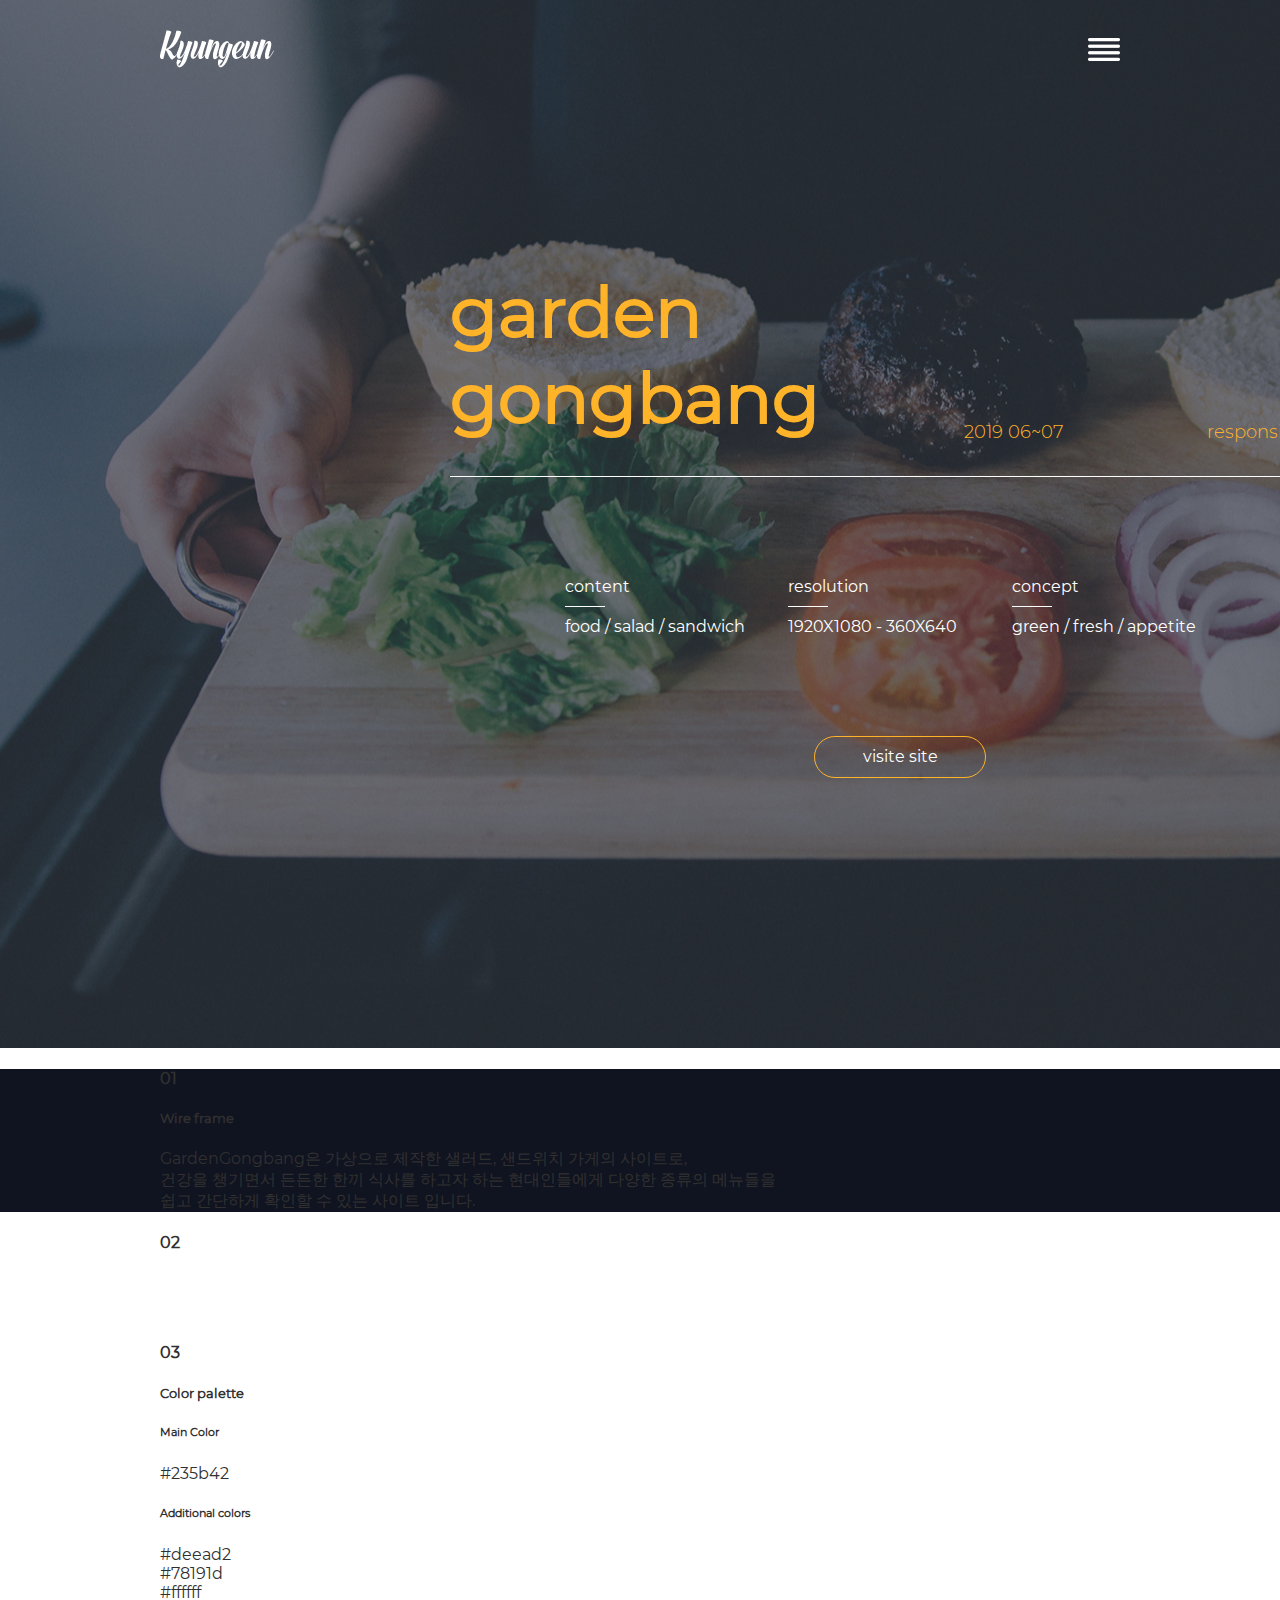
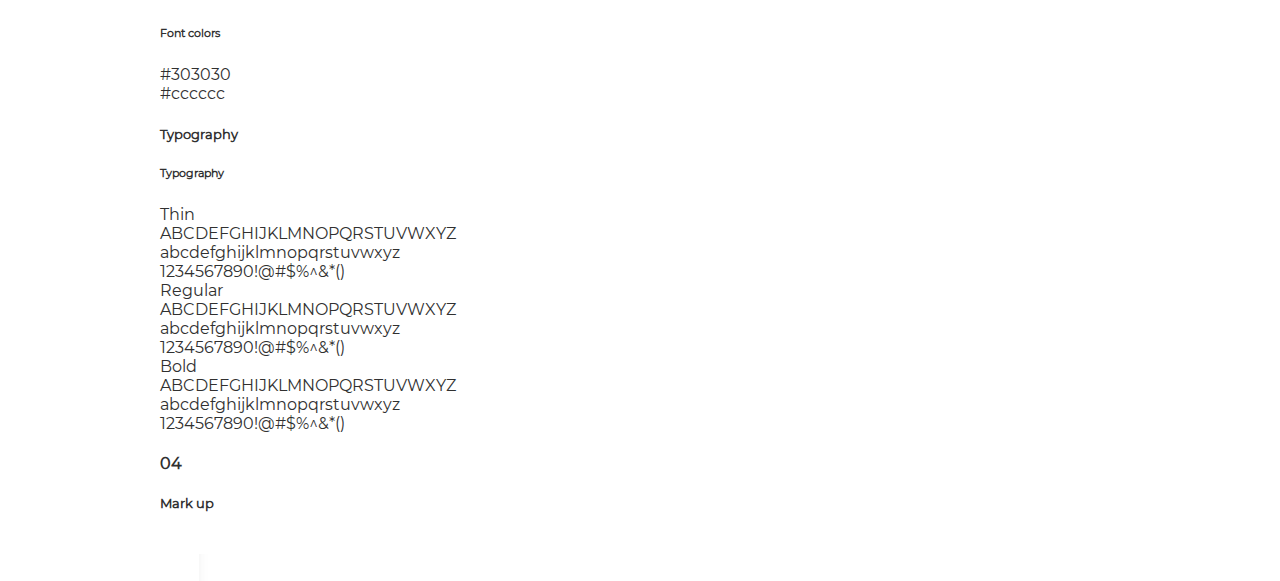
==== sub1.html @ 8699c9ec "Add files via upload" ====
<!DOCTYPE html>
<html lang="ko">
<head>
    <meta charset="utf-8">
    <title> project || Kyungeun </title>
    <link rel="stylesheet" href="css/common.css">
    <link rel="stylesheet" href="css/sub1.css">
    <!--[if lt IE 9]>
        <script type="text/javascript" src="js/html5shiv.min.js"></script>
    <![endif]-->
    <script src="js/jquery-1.12.4.min.js"></script>
    <script src="js/main.js"></script>
</head>
<body>
    <header id="header">
        <div class="area">
            <h1 id="logo">
                <a href="#main"><img src="images/common/logo.png" alt="지경은 포트폴리오" width="114" height="38"></a>
            </h1>
            <button id="menuBtn">
                <img src="images/common/menu_btn.png" alt="메뉴열기" width="32" height="23">
            </button>
            <button id="MBtn">
                <img src="images/common/Mmenu_btn.png" alt="메뉴열기" width="42" height="30">
            </button>
            <nav id="gnb">
                <ul>
                    <li class="on"><a href="">HOME</a></li>
                    <li><a href="">POJECT</a></li>
                    <li><a href="">ABOUT ME</a></li>
                </ul>
                <button id="closeBtn">
                    <img src="images/common/close.png" alt="메뉴닫기" width="28" height="28">
                </button>
                <button id="McloseBtn">
                    <img src="images/common/closeM.png" alt="메뉴닫기" width="35" height="35">
                </button>
            </nav>
        </div>
    </header>
    <div class="wrap">
        <section id="content">
            <article id="cnt1"><!-- bg깔기 -->
                <div class="area">
                    <div class="txt">
                        <h3>garden<br>
                                gongbang</h3>
                        <span class="subTit">responsive-web</span>
                        <span class="date">2019 06~07</span>
                    </div>
                    <div class="box">
                        <ul>
                            <li class="size">content</li>
                            <li>food / salad / sandwich</li>
                        </ul>
                        <ul>
                            <li class="size">resolution</li>
                            <li>1920X1080 - 360X640</li>
                        </ul>
                        <ul>
                            <li class="size">concept</li>
                            <li>green / fresh / appetite</li>
                        </ul>
                    </div>
                    <a class="siteLink">visite site</a>
                </div>
            </article>
            <article id="cnt2">
                <div class="area">
                    <h4 class="num">01</h4>
                    <h5 class="cntTit">Wire frame</h5>
                    <p>GardenGongbang은 가상으로 제작한 샐러드, 샌드위치 가게의 사이트로,<br>
                        건강을 챙기면서 든든한 한끼 식사를 하고자 하는 현대인들에게 다양한 종류의 메뉴들을<br>
                        쉽고 간단하게 확인할 수 있는 사이트 입니다.
                    </p>
                </div>
            </article>
            <article id="cnt3">
                <div class="area">
                    <h4 class="num">02</h4>
                    <button type="button"><img src="images/sub1/play.png" alt="동영상 재생" width="48" height="47"></button>
                </div>
            </article>
            <article id="cnt4">
                <div class="area">
                    <h4 class="num">03</h4>
                    <h5 class="cntTit">Color palette</h5>
                    <div class="color1">
                        <h6 class="mainT">Main Color</h6>
                        <ul class="mainColor">
                            <li></li>
                            <li>#235b42</li>
                        </ul>
                    </div>
                    <div class="color2">
                            <h6 class="mainT">Additional colors</h6>
                            <ul class="subColor">
                                <li class="list1">
                                    <span class="color"></span>
                                    <span class="name">#deead2</span>
                                </li>
                                <li class="list2">
                                    <span class="color"></span>
                                    <span class="name">#78191d</span>
                                </li>
                                <li class="list3">
                                    <span class="color"></span>
                                    <span class="name">#ffffff</span>
                                </li>
                            <h6 class="mainT">Font colors</h6>
                                <ul class="font">
                                    <li class="list1">
                                        <span class="color"></span>
                                        <span class="name">#303030</span>
                                    </li>
                                    <li class="list2">
                                        <span class="color"></span>
                                        <span class="name">#cccccc</span>
                                    </li>
                                </ul>
                            </ul>
                    </div>
                    <h5 class="cntTit">Typography</h5>
                    <h6>Typography</h6>
                    <ul>
                        <li class="font1">
                            <span>Thin</span>
                            <p>ABCDEFGHIJKLMNOPQRSTUVWXYZ<br>
                                    abcdefghijklmnopqrstuvwxyz<br>
                                    1234567890!@#$%^&*()</p>
                        </li>
                        <li class="font2">
                            <span>Regular</span>
                            <p>ABCDEFGHIJKLMNOPQRSTUVWXYZ<br>
                                abcdefghijklmnopqrstuvwxyz<br>
                                1234567890!@#$%^&*()</p>
                        </li>
                        <li class="font3">
                            <span>Bold</span>
                            <p>ABCDEFGHIJKLMNOPQRSTUVWXYZ<br>
                                abcdefghijklmnopqrstuvwxyz<br>
                                1234567890!@#$%^&*()</p>
                        </li>
                    </ul>
                </div>
            </article>
            <article id="cnt5">
                <div class="area">
                    <h4 class="num">04</h4>
                    <h5 class="cntTit">Mark up</h5>
                    <div id="slider">
                        <ul class="visual">
                            <li>
                                <img src="" alt="">
                                <p></p>
                            </li>
                        </ul>
                        <div class="control">
                            <button class="prev" type="button">
                                <img src="images/sub1/prev.png" alt="이전 슬라이더">
                            </button>
                            <button class="next" type="button">
                                <img src="images/sub1/next.png" alt="다음 슬라이더">
                            </button>
                        </div>
                    </div>
                </div>
            </article>
        </section>
    </div>
</body>
</html>
---- css/common.css ----
@charset "UTF-8";
@font-face {
  font-family: monEB;
  src: url("../font/Montserrat-ExtraBold.eot");
  src: local("※"), url("../font/Montserrat-ExtraBold.woff") format("woff"), url("../font/Montserrat-ExtraBold.otf") format("opentype"), url("../font/Montserrat-ExtraBold.ttf") format("truetype"); }
@font-face {
  font-family: monR;
  src: url("../font/Montserrat-Regular.eot");
  src: local("※"), url("../font/Montserrat-Regular.woff") format("woff"), url("../font/Montserrat-Regular.otf") format("opentype"), url("../font/Montserrat-Regular.ttf") format("truetype"); }
@font-face {
  font-family: monM;
  src: url("../font/Montserrat-Medium.eot");
  src: local("※"), url("../font/Montserrat-Medium.woff") format("woff"), url("../font/Montserrat-Medium.otf") format("opentype"), url("../font/Montserrat-Medium.ttf") format("truetype"); }
@font-face {
  font-family: monL;
  src: url("../font/Montserrat-Light.eot");
  src: local("※"), url("../font/Montserrat-Light.woff") format("woff"), url("../font/Montserrat-Light.otf") format("opentype"), url("../font/Montserrat-Light.ttf") format("truetype"); }
@font-face {
  font-family: notoR;
  src: url("../font/NotoSansKR-Regular.eot");
  src: local("※"), url("../font/NotoSansKR-Regular.woff2") format("woff2"), url("../font/NotoSansKR-Regular.woff") format("woff"), url("../font/NotoSansKR-Regular.otf") format("opentype"); }
/* tag reset */
body, ul, div, a, button, h1, h2, h3, p {
  margin: 0;
  padding: 0; }

a:link, a:visited, a:hover, a:active {
  color: inherit;
  text-decoration: none; }

a {
  cursor: pointer; }

img {
  vertical-align: top;
  border: none;
  max-width: 100%;
  height: auto; }

button {
  background: none;
  border: none;
  font-family: inherit;
  cursor: pointer; }

ul {
  list-style: none; }

header, section, div, nav, footer {
  display: block; }

.blind {
  font-size: 0;
  text-indent: -9999px;
  width: 1px;
  height: 1px;
  overflow: hidden;
  position: absolute;
  top: 0;
  left: -9999px;
  line-height: -9999px; }

body {
  font-family: monR;
  color: #303030;
  overflow: hidden; }

/* variable */
/* content */
html, body, #content, .wrap {
  height: 100%; }

.area {
  margin: 0 160px; }

#header {
  width: 100%;
  padding-top: 30px;
  position: fixd;
  position: relative; }
  #header #MBtn {
    display: none; }
  #header #menuBtn {
    position: absolute;
    top: 30px;
    right: 160px;
    margin-top: 8px; }

#menuBtn:after {
  content: "";
  position: absolute;
  top: -8px;
  right: -4px;
  width: 42px;
  height: 42px;
  border-radius: 50%;
  background-color: #101420;
  z-index: -10;
  opacity: 0;
  filter: Alpha(0);
  transition: all 0.3s; }

#menuBtn.on:after {
  opacity: 1;
  filter: Alpha(100);
  transform: scale(1.5); }

#gnb {
  position: absolute;
  top: 0;
  bottom: 0;
  left: 0;
  right: 0;
  height: 1000px;
  background-color: #101420;
  color: #fff;
  font-family: monEB;
  font-size: 90px;
  z-index: 1000;
  display: none; }
  #gnb ul {
    width: 700px;
    margin: 140px auto; }
    #gnb ul li {
      margin-bottom: 100px; }
      #gnb ul li a {
        color: fff;
        transition: all 0.3s; }
      #gnb ul li a:hover, #gnb ul li a:focus {
        color: #ffb329; }
  #gnb #closeBtn {
    position: absolute;
    top: 30px;
    right: 160px; }
  #gnb #McloseBtn {
    display: none; }

#gnb ul li.on a {
  color: #ffb329; }

#gnb ul li a:before {
  content: "";
  display: inline-block;
  width: 90px;
  height: 1px;
  background: #ffb329;
  margin-bottom: 32.5px;
  display: none;
  margin-left: -90px; }

#gnb ul li.on a:before {
  display: inline-block; }

/* footer */
#footer {
  color: #fff;
  font-size: 12px;
  height: 130px;
  width: 100%;
  position: fixed;
  bottom: 0; }
  #footer .area {
    margin-left: 460px;
    margin-right: 460px;
    padding-top: 60px; }
  #footer .footBox {
    float: right; }
  #footer ul {
    margin-left: 93px;
    margin-bottom: 6px;
    height: 20px; }
    #footer ul li {
      float: left; }
    #footer ul a {
      transition: all 0.3s; }
    #footer ul .insta {
      background-image: url("../images/common/insta_bg.png"); }
    #footer ul .facebook {
      margin-left: 26px;
      background-image: url("../images/common/facebook_bg.png"); }
    #footer ul .email {
      margin-left: 23px;
      background-image: url("../images/common/mail_bg.png"); }
  #footer p {
    display: inline-block; }

#footer ul li a:hover, #footer ul li a:focus {
  opacity: 0;
  filter: Alpha(0); }

/* footer */
#Mfooter {
  display: none; }

/*# sourceMappingURL=common.css.map */
---- css/sub1.css ----
#content #cnt1 {
  background: url("../images/main/index3.jpg") no-repeat 0 center;
  margin-top: -70px;
  height: auto;
  color: #fff; }
  #content #cnt1 .area {
    width: 900px;
    padding: 270px 0;
    margin: auto 50%;
    margin-left: 450px; }
    #content #cnt1 .area .txt {
      color: #ffb329;
      border-bottom: 1px solid #fff;
      padding-bottom: 35px; }
      #content #cnt1 .area .txt h3 {
        font-size: 70px; }
      #content #cnt1 .area .txt span {
        display: inline-block;
        font-size: 18px;
        font-family: monL;
        float: right;
        margin-top: -20px; }
      #content #cnt1 .area .txt .subTit {
        margin-left: 16%; }

#content #cnt1 .box:after {
  content: "";
  display: block;
  clear: both; }

#content #cnt1 .box {
  margin: 100px 115px;
  box-sizing: border-bo; }

#content #cnt1 .box ul {
  float: left; }
  #content #cnt1 .box ul li {
    width: calc(670px / 3); }
    #content #cnt1 .box ul li .size {
      font-size: 20px; }

#content #cnt1 .box ul .size:after {
  content: "";
  display: block;
  width: 40px;
  height: 1px;
  background: #fff;
  margin: 10px 0; }

#content #cnt1 .siteLink {
  text-align: center;
  display: block;
  width: 170px;
  height: 40px;
  line-height: 40px;
  border: 1px solid #ffb329;
  border-radius: 50px;
  margin: auto;
  transition: all 0.3s; }

#content #cnt1 .siteLink:hover, #content #cnt1 .siteLink:focus {
  background: #ffb329;
  counter-reset: #fff; }

#content #cnt2 {
  background: #101420;
  height: auto; }

/*# sourceMappingURL=sub1.css.map */
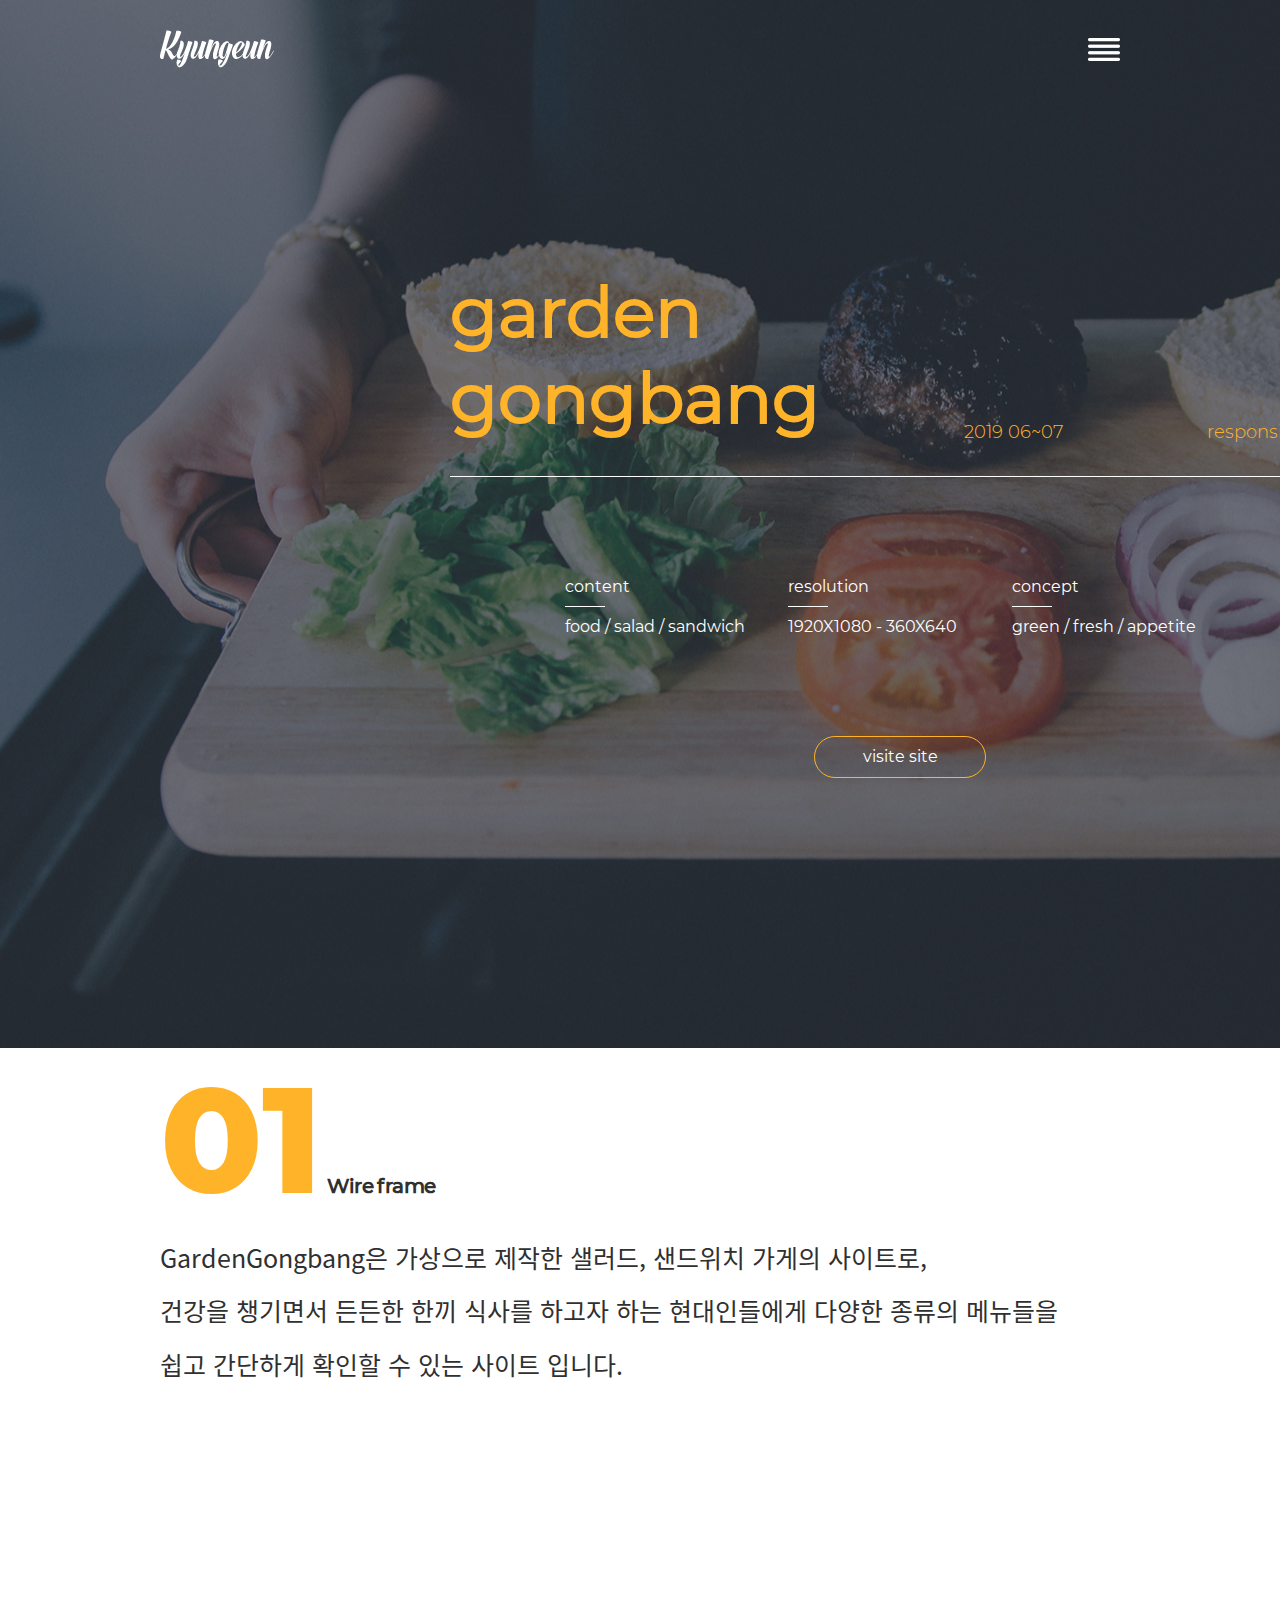
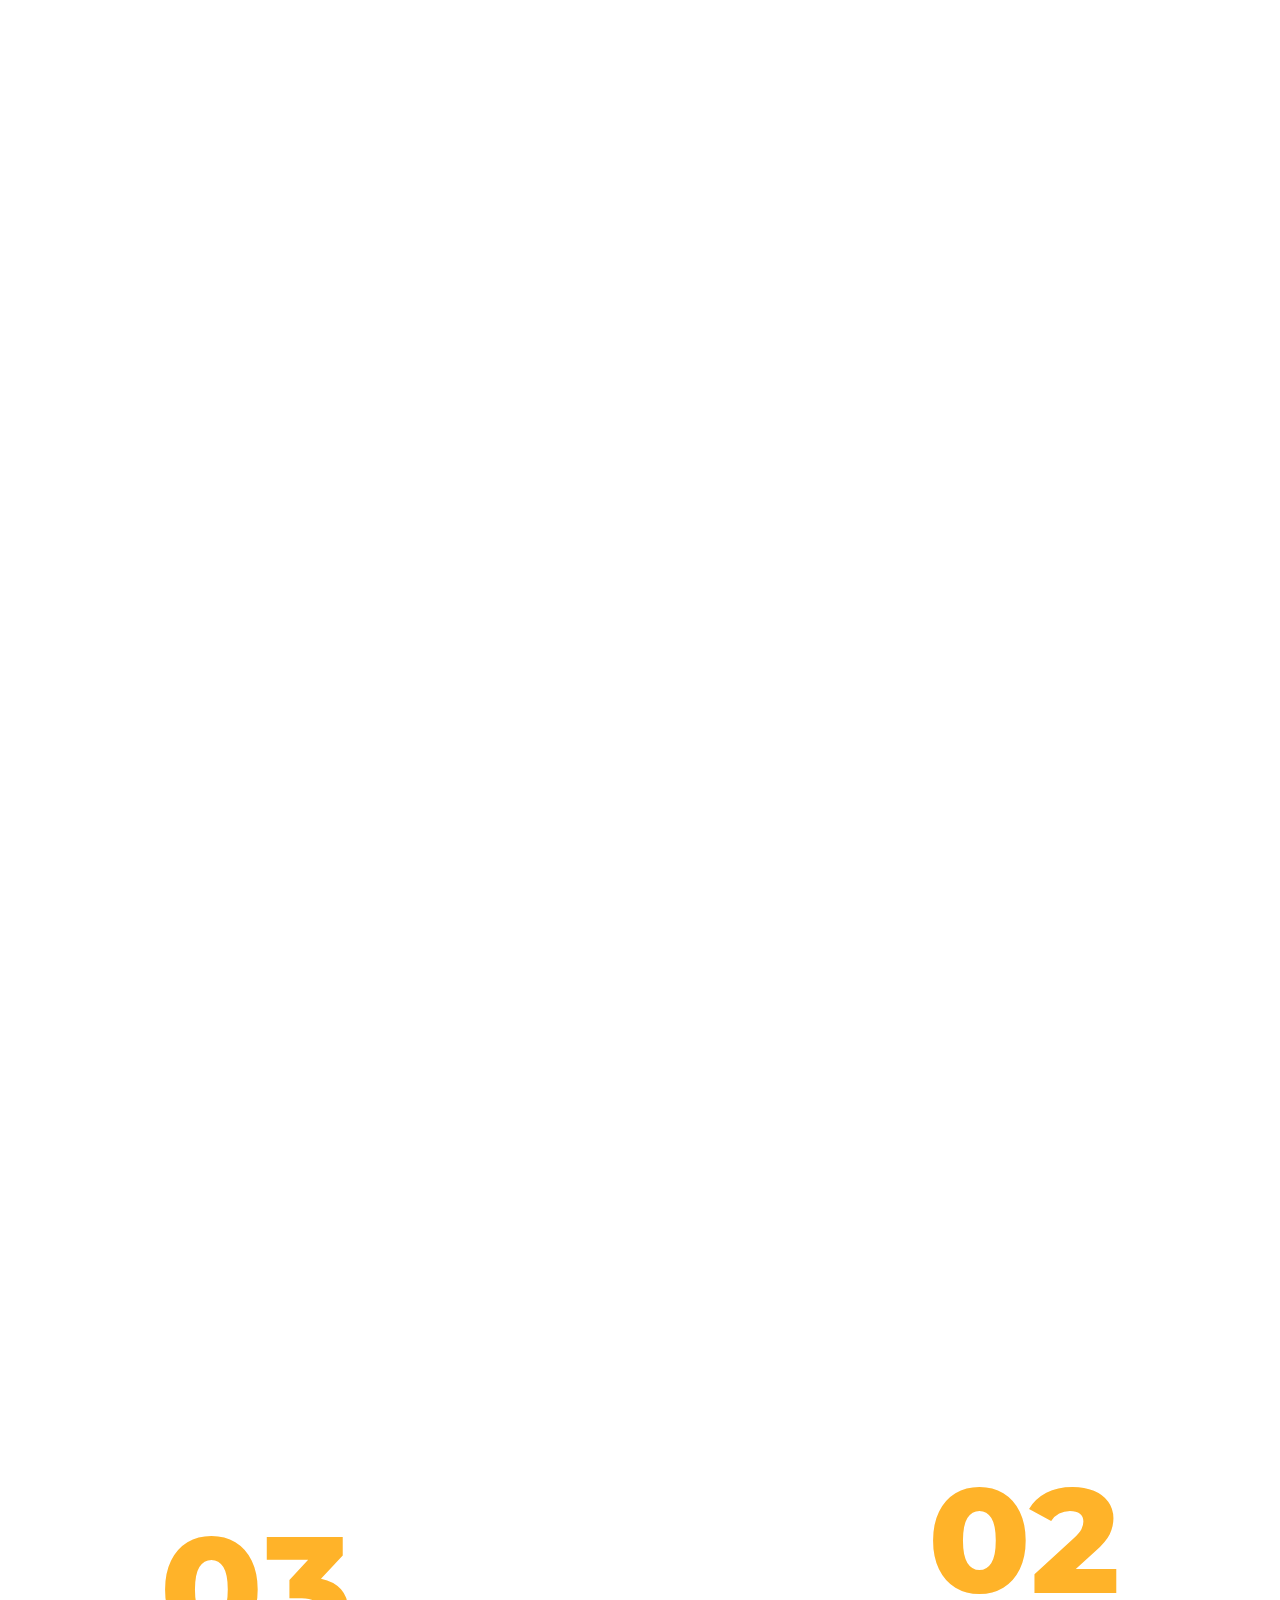
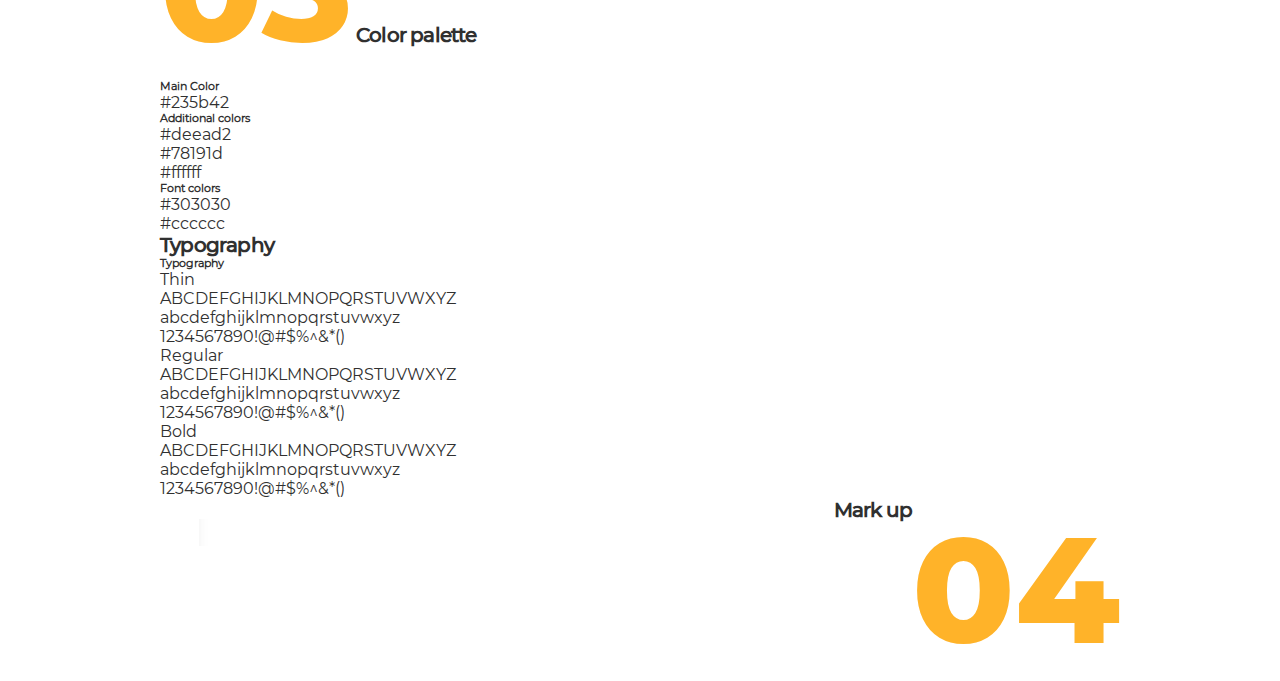
==== commit e903e20f: "Add files via upload" ====
--- a/sub1.html
+++ b/sub1.html
@@ -2,7 +2,8 @@
 <html lang="ko">
 <head>
     <meta charset="utf-8">
-    <title> project || Kyungeun </title>
+    <title> project || kyungeun_chi </title>
+    <meta name="viewport" content="width=device-width, initial-scale=1.0, maximum-scale=1.0, minimum-scale=1.0">
     <link rel="stylesheet" href="css/common.css">
     <link rel="stylesheet" href="css/sub1.css">
     <!--[if lt IE 9]>
@@ -65,7 +66,7 @@
                     <a class="siteLink">visite site</a>
                 </div>
             </article>
-            <article id="cnt2">
+            <article id="cnt2" class="bgfix">
                 <div class="area">
                     <h4 class="num">01</h4>
                     <h5 class="cntTit">Wire frame</h5>
@@ -75,9 +76,10 @@
                     </p>
                 </div>
             </article>
+            <article id="cnt2_1" class="bgfix"></article>
             <article id="cnt3">
                 <div class="area">
-                    <h4 class="num">02</h4>
+                    <h4 class="num right">02</h4>
                     <button type="button"><img src="images/sub1/play.png" alt="동영상 재생" width="48" height="47"></button>
                 </div>
             </article>
@@ -146,8 +148,8 @@
             </article>
             <article id="cnt5">
                 <div class="area">
-                    <h4 class="num">04</h4>
-                    <h5 class="cntTit">Mark up</h5>
+                    <h4 class="num right">04</h4>
+                    <h5 class="cntTit right">Mark up</h5>
                     <div id="slider">
                         <ul class="visual">
                             <li>
--- a/css/common.css
+++ b/css/common.css
@@ -62,8 +62,7 @@
 
 body {
   font-family: monR;
-  color: #303030;
-  overflow: hidden; }
+  color: #303030; }
 
 /* variable */
 /* content */
--- a/css/sub1.css
+++ b/css/sub1.css
@@ -1,3 +1,70 @@
+@charset "UTF-8";
+@font-face {
+  font-family: monEB;
+  src: url("../font/Montserrat-ExtraBold.eot");
+  src: local("※"), url("../font/Montserrat-ExtraBold.woff") format("woff"), url("../font/Montserrat-ExtraBold.otf") format("opentype"), url("../font/Montserrat-ExtraBold.ttf") format("truetype"); }
+@font-face {
+  font-family: monR;
+  src: url("../font/Montserrat-Regular.eot");
+  src: local("※"), url("../font/Montserrat-Regular.woff") format("woff"), url("../font/Montserrat-Regular.otf") format("opentype"), url("../font/Montserrat-Regular.ttf") format("truetype"); }
+@font-face {
+  font-family: monM;
+  src: url("../font/Montserrat-Medium.eot");
+  src: local("※"), url("../font/Montserrat-Medium.woff") format("woff"), url("../font/Montserrat-Medium.otf") format("opentype"), url("../font/Montserrat-Medium.ttf") format("truetype"); }
+@font-face {
+  font-family: monL;
+  src: url("../font/Montserrat-Light.eot");
+  src: local("※"), url("../font/Montserrat-Light.woff") format("woff"), url("../font/Montserrat-Light.otf") format("opentype"), url("../font/Montserrat-Light.ttf") format("truetype"); }
+@font-face {
+  font-family: notoR;
+  src: url("../font/NotoSansKR-Regular.eot");
+  src: local("※"), url("../font/NotoSansKR-Regular.woff2") format("woff2"), url("../font/NotoSansKR-Regular.woff") format("woff"), url("../font/NotoSansKR-Regular.otf") format("opentype"); }
+/* tag reset */
+body, ul, div, a, button, h1, h2, h3, h4, h5, h6, p {
+  margin: 0;
+  padding: 0; }
+
+a:link, a:visited, a:hover, a:active {
+  color: inherit;
+  text-decoration: none; }
+
+a {
+  cursor: pointer; }
+
+img {
+  vertical-align: top;
+  border: none;
+  max-width: 100%;
+  height: auto; }
+
+button {
+  background: none;
+  border: none;
+  font-family: inherit;
+  cursor: pointer; }
+
+ul {
+  list-style: none; }
+
+header, section, div, nav, footer {
+  display: block; }
+
+.blind {
+  font-size: 0;
+  text-indent: -9999px;
+  width: 1px;
+  height: 1px;
+  overflow: hidden;
+  position: absolute;
+  top: 0;
+  left: -9999px;
+  line-height: -9999px; }
+
+body {
+  font-family: monR;
+  color: #303030; }
+
+/* sub1 */
 #content #cnt1 {
   background: url("../images/main/index3.jpg") no-repeat 0 center;
   margin-top: -70px;
@@ -62,8 +129,35 @@
   background: #ffb329;
   counter-reset: #fff; }
 
+#content .area h4, #content .area h5 {
+  display: inline-block; }
+
+#content .area .num {
+  font-family: monEB;
+  font-size: 150px;
+  color: #ffb329; }
+
+#content .area .cntTit {
+  font-family: monM;
+  font-size: 20px;
+  letter-spacing: -0.8px; }
+
+#content .area .num.right, #content .area .cntTit.right {
+  float: right; }
+
+#content .bgfix {
+  background: no-repeat fixed center; }
+
 #content #cnt2 {
-  background: #101420;
-  height: auto; }
+  background-image: url("../images/sub1/1_1.jpg");
+  height: 1000px; }
+  #content #cnt2 p {
+    font-size: 25px;
+    line-height: 53.4px;
+    font-family: notoR; }
+
+#content #cnt2_1 {
+  background-image: url("../images/sub1/1_2.jpg");
+  height: 1000px; }
 
 /*# sourceMappingURL=sub1.css.map */
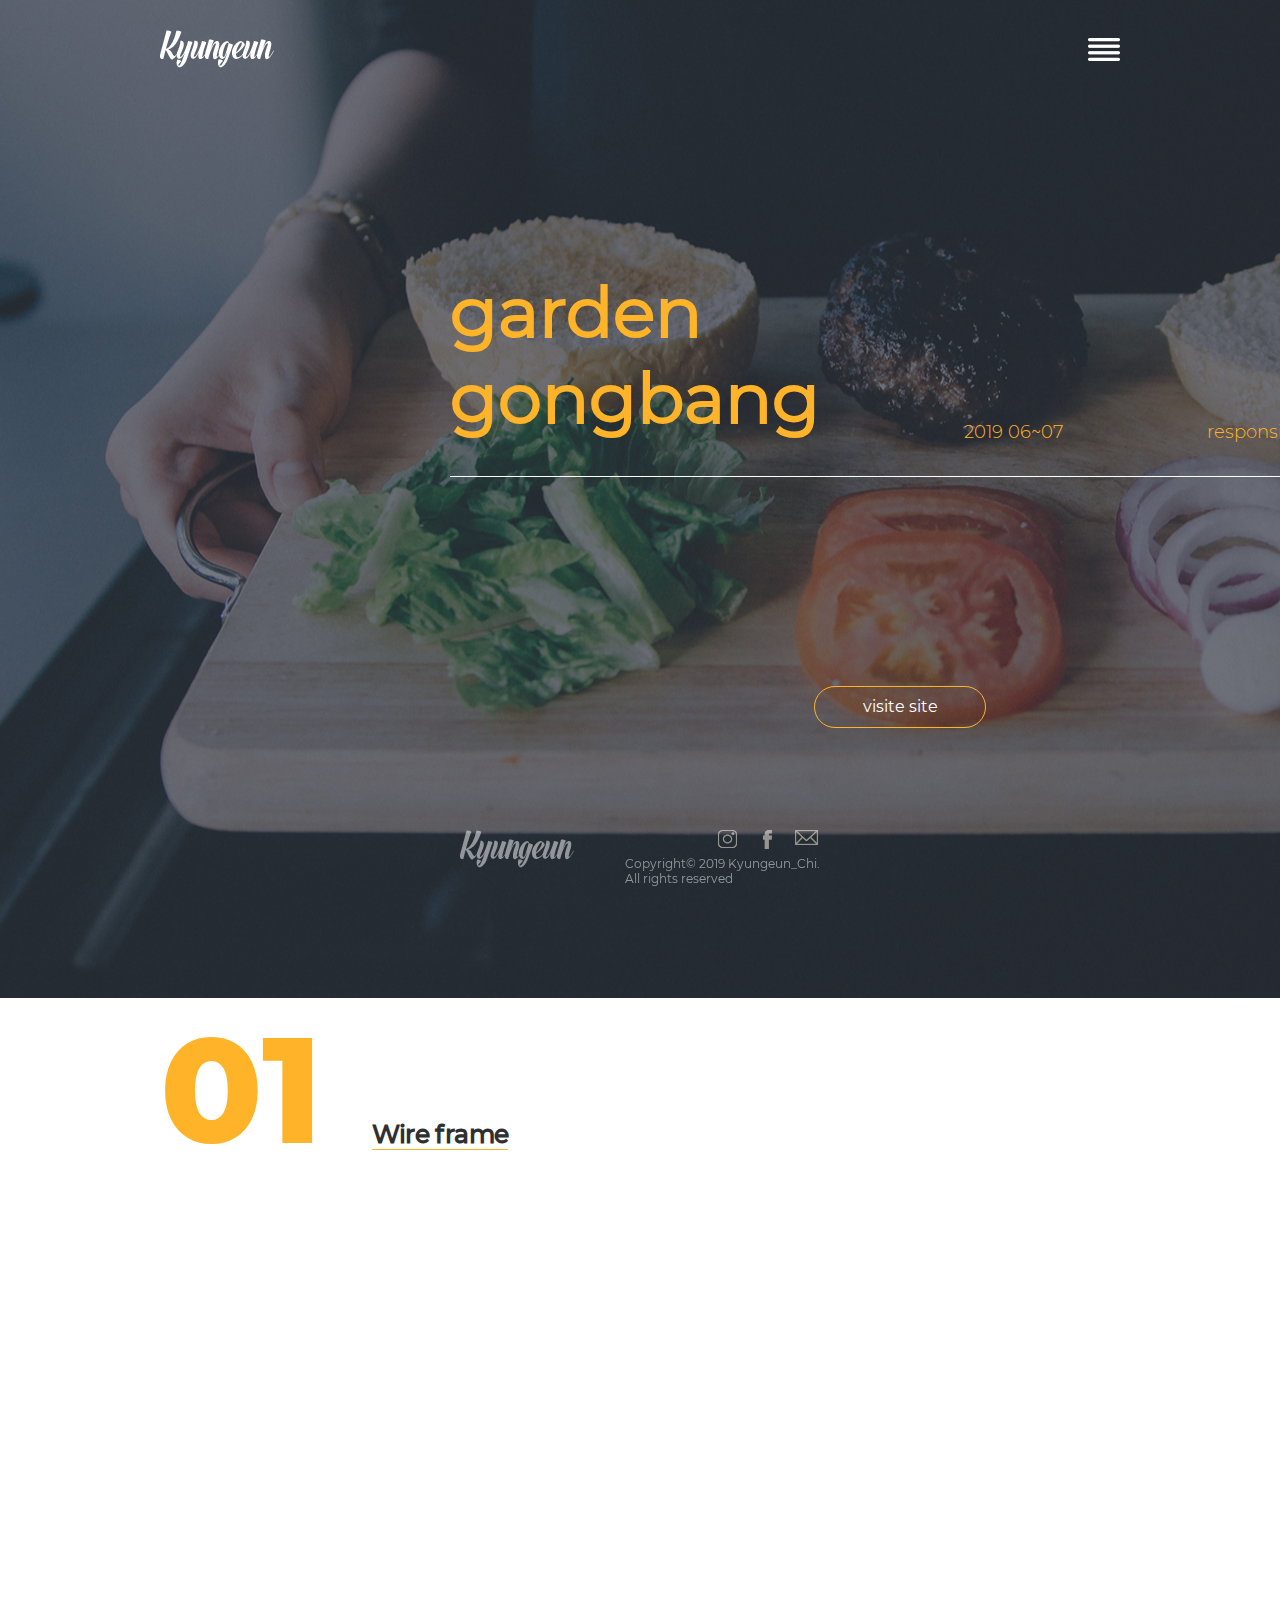
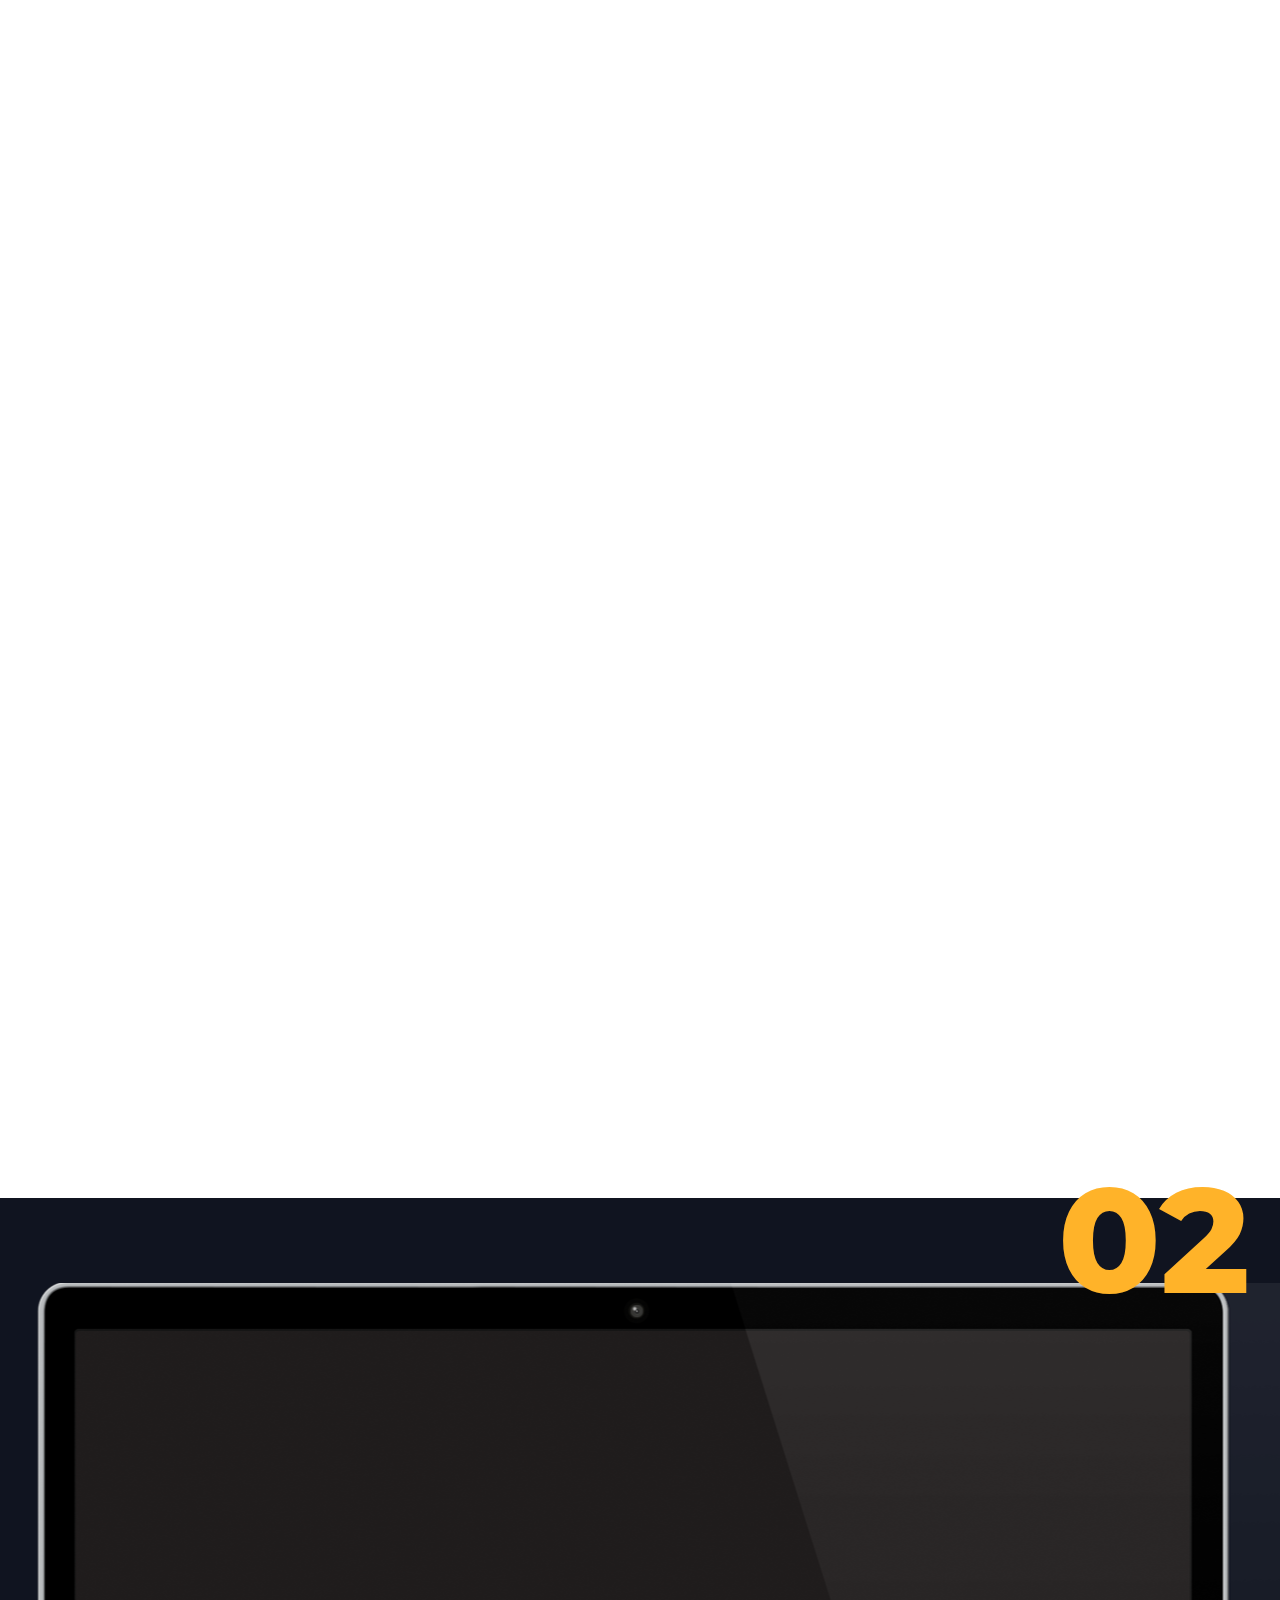
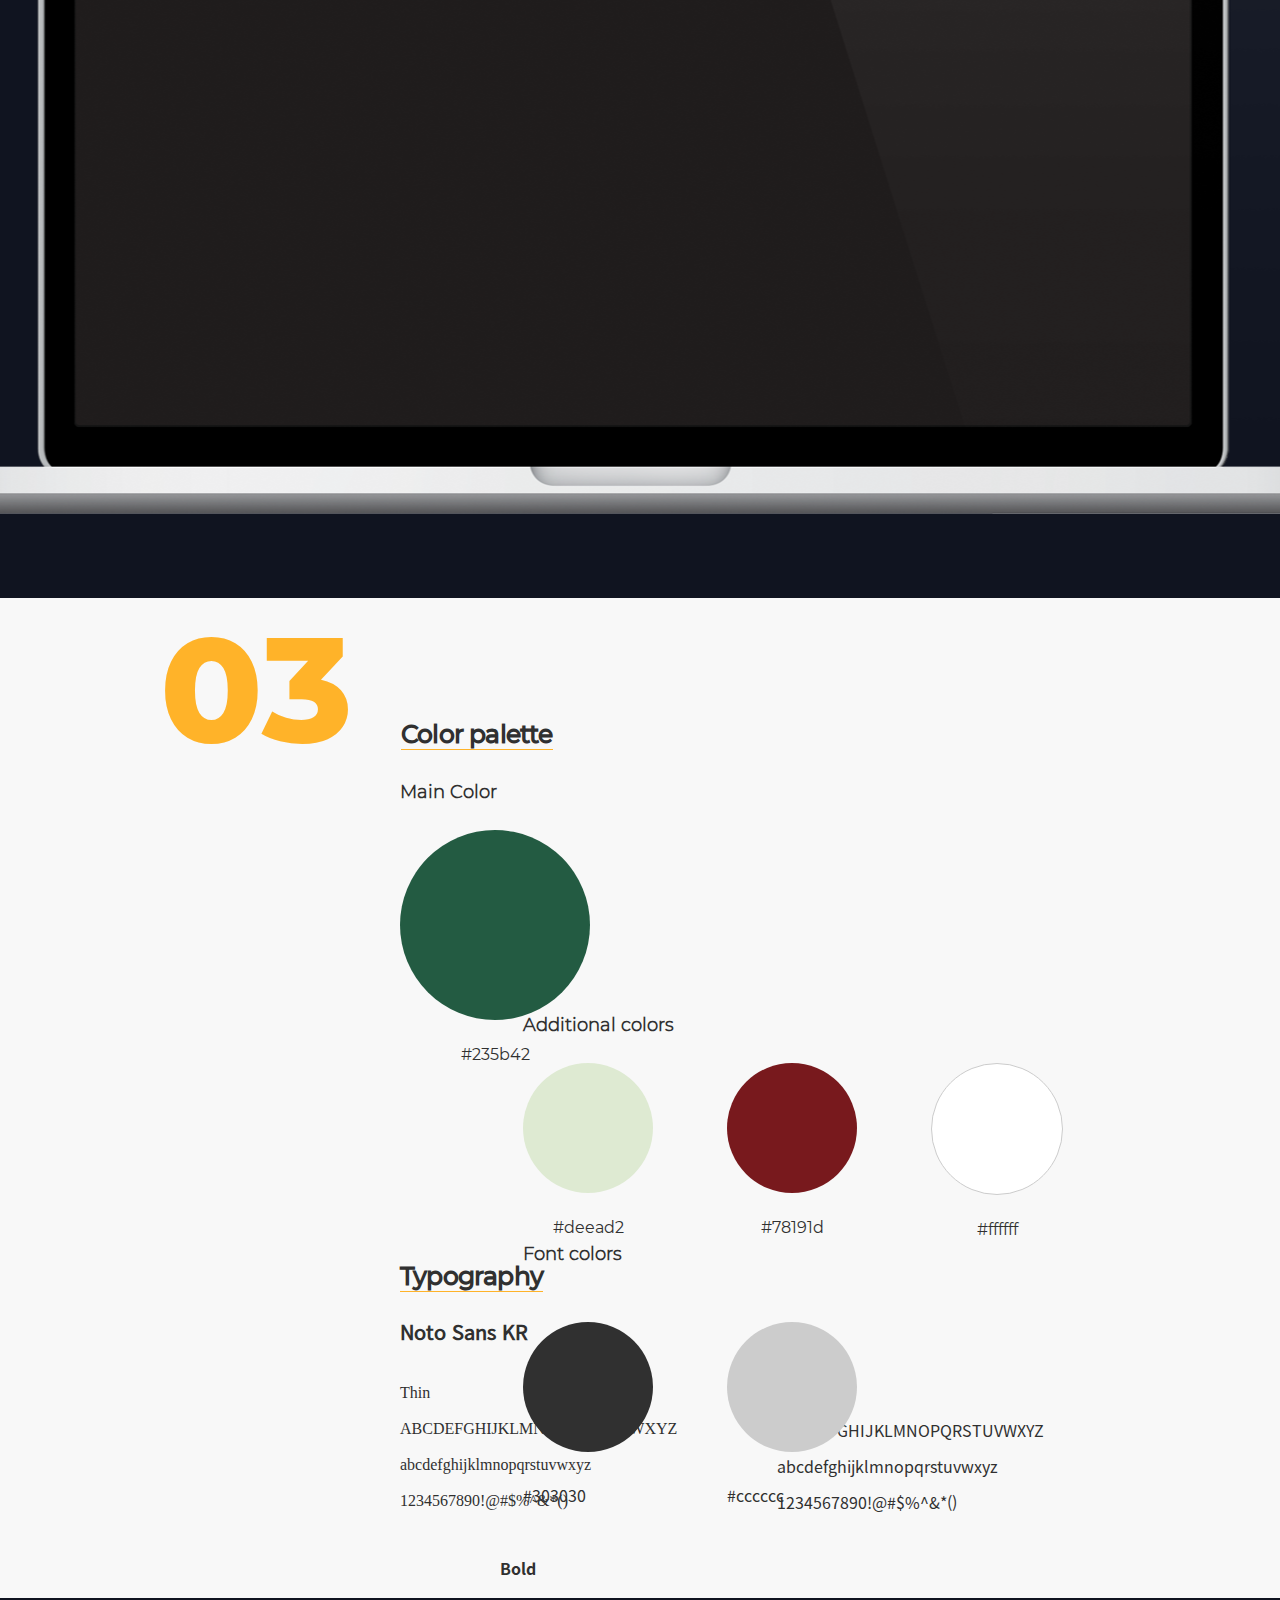
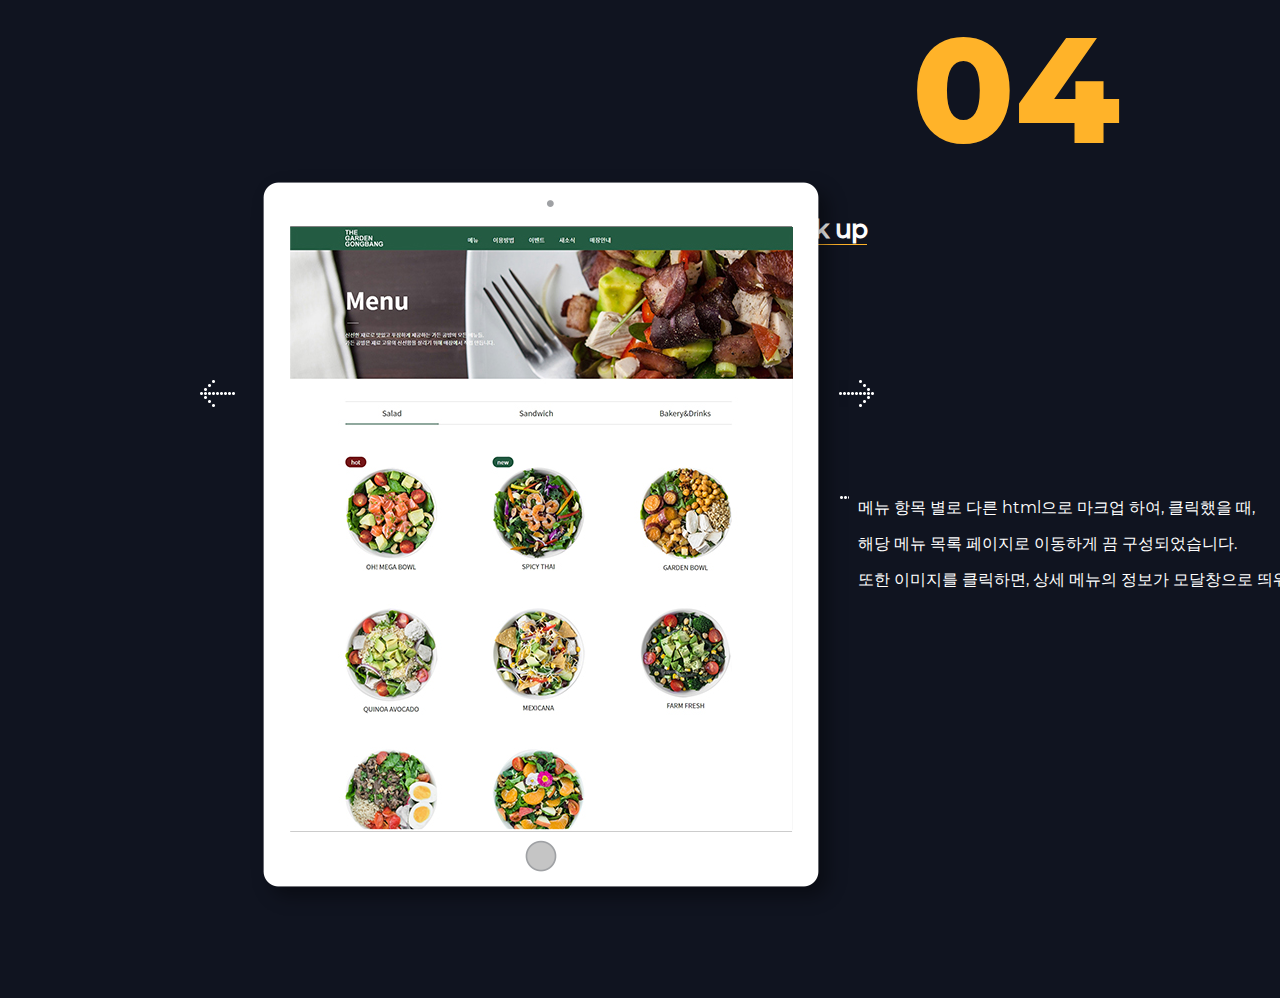
==== commit 4ffcec7e: "Add files via upload" ====
--- a/sub1.html
+++ b/sub1.html
@@ -11,6 +11,7 @@
     <![endif]-->
     <script src="js/jquery-1.12.4.min.js"></script>
     <script src="js/main.js"></script>
+    <script src="js/sub.js"></script>
 </head>
 <body>
     <header id="header">
@@ -26,8 +27,8 @@
             </button>
             <nav id="gnb">
                 <ul>
-                    <li class="on"><a href="">HOME</a></li>
-                    <li><a href="">POJECT</a></li>
+                    <li><a href="">HOME</a></li>
+                    <li class="on"><a href="">POJECT</a></li>
                     <li><a href="">ABOUT ME</a></li>
                 </ul>
                 <button id="closeBtn">
@@ -50,27 +51,27 @@
                         <span class="date">2019 06~07</span>
                     </div>
                     <div class="box">
-                        <ul>
+                        <ul class="fade up">
                             <li class="size">content</li>
                             <li>food / salad / sandwich</li>
                         </ul>
-                        <ul>
+                        <ul class="fade up">
                             <li class="size">resolution</li>
                             <li>1920X1080 - 360X640</li>
                         </ul>
-                        <ul>
+                        <ul class="fade up">
                             <li class="size">concept</li>
                             <li>green / fresh / appetite</li>
                         </ul>
                     </div>
-                    <a class="siteLink">visite site</a>
+                    <a class="siteLink" href="https://jke4460.github.io/project3/">visite site</a>
                 </div>
             </article>
             <article id="cnt2" class="bgfix">
                 <div class="area">
-                    <h4 class="num">01</h4>
+                    <h4 class="num num1">01</h4>
                     <h5 class="cntTit">Wire frame</h5>
-                    <p>GardenGongbang은 가상으로 제작한 샐러드, 샌드위치 가게의 사이트로,<br>
+                    <p class="fade up">GardenGongbang은 가상으로 제작한 샐러드, 샌드위치 가게의 사이트로,<br>
                         건강을 챙기면서 든든한 한끼 식사를 하고자 하는 현대인들에게 다양한 종류의 메뉴들을<br>
                         쉽고 간단하게 확인할 수 있는 사이트 입니다.
                     </p>
@@ -79,96 +80,148 @@
             <article id="cnt2_1" class="bgfix"></article>
             <article id="cnt3">
                 <div class="area">
-                    <h4 class="num right">02</h4>
-                    <button type="button"><img src="images/sub1/play.png" alt="동영상 재생" width="48" height="47"></button>
+                    <iframe width="1115" height="707" title="가든공방 웹페이지 구현 동영상" src="https://www.youtube.com/embed/0X4p6er09YQ?controls=0&rel=0" allow="accelerometer; autoplay; encrypted-media; gyroscope; picture-in-picture" allowfullscreen></iframe>
+                    <h4 class="num right num2">02</h4>
                 </div>
             </article>
             <article id="cnt4">
                 <div class="area">
-                    <h4 class="num">03</h4>
+                    <h4 class="num num3">03</h4>
                     <h5 class="cntTit">Color palette</h5>
-                    <div class="color1">
-                        <h6 class="mainT">Main Color</h6>
-                        <ul class="mainColor">
-                            <li></li>
-                            <li>#235b42</li>
-                        </ul>
-                    </div>
-                    <div class="color2">
-                            <h6 class="mainT">Additional colors</h6>
-                            <ul class="subColor">
-                                <li class="list1">
+                    <div class="container">
+                        <div class="color1">
+                            <h6 class="mainT">Main Color</h6>
+                            <ul class="mainColor">
+                                <li>
                                     <span class="color"></span>
-                                    <span class="name">#deead2</span>
-                                </li>
-                                <li class="list2">
-                                    <span class="color"></span>
-                                    <span class="name">#78191d</span>
-                                </li>
-                                <li class="list3">
-                                    <span class="color"></span>
-                                    <span class="name">#ffffff</span>
-                                </li>
-                            <h6 class="mainT">Font colors</h6>
-                                <ul class="font">
+                                    <span class="name">#235b42</span>
+                                </li>
+                            </ul>
+                        </div>
+                        <div class="color2">
+                                <h6 class="mainT">Additional colors</h6>
+                                <ul class="subColor">
                                     <li class="list1">
                                         <span class="color"></span>
-                                        <span class="name">#303030</span>
+                                        <span class="name">#deead2</span>
                                     </li>
                                     <li class="list2">
                                         <span class="color"></span>
-                                        <span class="name">#cccccc</span>
+                                        <span class="name">#78191d</span>
+                                    </li>
+                                    <li class="list3">
+                                        <span class="color"></span>
+                                        <span class="name">#ffffff</span>
                                     </li>
                                 </ul>
-                            </ul>
-                    </div>
-                    <h5 class="cntTit">Typography</h5>
-                    <h6>Typography</h6>
-                    <ul>
-                        <li class="font1">
-                            <span>Thin</span>
-                            <p>ABCDEFGHIJKLMNOPQRSTUVWXYZ<br>
+                                <h6 class="mainT">Font colors</h6>
+                                    <ul class="font">
+                                        <li class="list1">
+                                            <span class="color"></span>
+                                            <span class="name">#303030</span>
+                                        </li>
+                                        <li class="list2">
+                                            <span class="color"></span>
+                                            <span class="name">#cccccc</span>
+                                        </li>
+                                    </ul>
+                        </div>
+                    </div>
+                    <div class="container">
+                        <h5 class="cntTit box">Typography</h5>
+                        <h6 class="noto">Noto Sans KR</h6>
+                        <ul class="font">
+                            <li class="font1">
+                                <span>Thin</span>
+                                <p>ABCDEFGHIJKLMNOPQRSTUVWXYZ<br>
+                                        abcdefghijklmnopqrstuvwxyz<br>
+                                        1234567890!@#$%^&*()</p>
+                            </li>
+                            <li class="font2">
+                                <span>Regular</span>
+                                <p>ABCDEFGHIJKLMNOPQRSTUVWXYZ<br>
                                     abcdefghijklmnopqrstuvwxyz<br>
                                     1234567890!@#$%^&*()</p>
-                        </li>
-                        <li class="font2">
-                            <span>Regular</span>
-                            <p>ABCDEFGHIJKLMNOPQRSTUVWXYZ<br>
-                                abcdefghijklmnopqrstuvwxyz<br>
-                                1234567890!@#$%^&*()</p>
-                        </li>
-                        <li class="font3">
-                            <span>Bold</span>
-                            <p>ABCDEFGHIJKLMNOPQRSTUVWXYZ<br>
-                                abcdefghijklmnopqrstuvwxyz<br>
-                                1234567890!@#$%^&*()</p>
-                        </li>
-                    </ul>
+                            </li>
+                            <li class="font3">
+                                <span>Bold</span>
+                                <p>ABCDEFGHIJKLMNOPQRSTUVWXYZ<br>
+                                    abcdefghijklmnopqrstuvwxyz<br>
+                                    1234567890!@#$%^&*()</p>
+                            </li>
+                        </ul>
+                    </div>
                 </div>
             </article>
             <article id="cnt5">
                 <div class="area">
-                    <h4 class="num right">04</h4>
+                    <h4 class="num right num4">04</h4>
                     <h5 class="cntTit right">Mark up</h5>
-                    <div id="slider">
-                        <ul class="visual">
-                            <li>
-                                <img src="" alt="">
-                                <p></p>
-                            </li>
-                        </ul>
+                    <div class="sliderWrap">
+                        <div id="slider">
+                            <ul class="visual">
+                                <li>
+                                    <img src="images/sub1/slider1.jpg" alt="">
+                                    <p>메뉴 항목 별로 다른 html으로 마크업 하여, 클릭했을 때,<br>
+                                        해당 메뉴 목록 페이지로 이동하게 끔 구성되었습니다.<br>
+                                        또한 이미지를 클릭하면, 상세 메뉴의 정보가 모달창으로 띄워집니다.
+                                    </p>        
+                                </li>
+                                <li>
+                                    <img src="images/sub1/slider2.jpg" alt="">
+                                    <p>
+                                        모달이 창에는 aria-haspopup="dialog" 와 title="대화상자"를<br>
+                                        사용하여 접근성을 살려주었습니다.
+                                    </p>
+                                </li>
+                                <li>
+                                    <img src="images/sub1/slider3.jpg" alt="">
+                                    <p>2</p>
+                                </li>
+                            </ul>
+                        </div>
                         <div class="control">
-                            <button class="prev" type="button">
-                                <img src="images/sub1/prev.png" alt="이전 슬라이더">
-                            </button>
-                            <button class="next" type="button">
-                                <img src="images/sub1/next.png" alt="다음 슬라이더">
-                            </button>
+                                    <button class="prev" type="button">
+                                        <img src="images/sub1/prev.png" alt="이전 슬라이더">
+                                    </button>
+                                    <button class="next" type="button">
+                                        <img src="images/sub1/next.png" alt="다음 슬라이더">
+                                    </button>
                         </div>
                     </div>
                 </div>
             </article>
         </section>
+        <footer id="footer">
+                <div class="area">
+                    <a href="#main" class="footlogo">
+                        <img src="images/common/logo.png" alt="로고">
+                    </a>
+                    <div class="footBox">
+                        <ul>
+                            <li class="insta"><a href="https://www.instagram.com/kyungeun_chi/?hl=ko" target="_blank"><img src="images/common/insta.png" alt="인스타그램" width="19" height="18"></a></li>
+                            <li class="facebook"><a href="https://www.facebook.com/ruddmsdudeh" target="_blank"><img src="images/common/facebook.png" alt="페이스북" width="9" height="19"></a></li>
+                            <li class="email"><a href="jke4460@naver.com" target="_blank"><img src="images/common/mail.png" alt="이메일"></a></li>
+                        </ul>
+                        <p>Copyright© 2019 Kyungeun_Chi.<br>All rights reserved</p>
+                    </div>
+                </div>
+        </footer>
+        <footer id="Mfooter">
+                <div class="area">
+                    <a href="#main" class="footlogo">
+                        <img src="images/common/logoM.png" alt="로고">
+                    </a>
+                    <div class="footBox">
+                        <ul>
+                            <li class="insta"><a href="https://www.instagram.com/kyungeun_chi/?hl=ko" target="_blank"><img src="images/common/instaM.png" alt="인스타그램" width="30" height="28"></a></li>
+                            <li class="facebook"><a href="https://www.facebook.com/ruddmsdudeh" target="_blank"><img src="images/common/facebookM.png" alt="페이스북" width="14" height="30"></a></li>
+                            <li class="email"><a href="jke4460@naver.com" target="_blank"><img src="images/common/mailM.png" alt="이메일" width="37" height="24"></a></li>
+                        </ul>
+                        <p>Copyright&copy; 2019 Kyungeun_Chi. All rights reserved</p>
+                    </div>
+                </div>
+        </footer>
     </div>
 </body>
 </html>--- a/css/common.css
+++ b/css/common.css
@@ -19,8 +19,16 @@
   font-family: notoR;
   src: url("../font/NotoSansKR-Regular.eot");
   src: local("※"), url("../font/NotoSansKR-Regular.woff2") format("woff2"), url("../font/NotoSansKR-Regular.woff") format("woff"), url("../font/NotoSansKR-Regular.otf") format("opentype"); }
+@font-face {
+  font-family: notoT;
+  src: url("../fonT/NotoSansKR-Thin.otf.eot");
+  src: local("※"), url("../font/NotoSansKR-Thin.woff2") format("woff2"), url("../font/NotoSansKR-Thin.woff") format("woff"), url("../font/NotoSansKR-Thin.otf") format("opentype"); }
+@font-face {
+  font-family: notoB;
+  src: url("../fonT/NotoSansKR-Bold.eot");
+  src: local("※"), url("../font/NotoSansKR-Bold.woff2") format("woff2"), url("../font/NotoSansKR-Bold.woff") format("woff"), url("../font/NotoSansKR-Bold.otf") format("opentype"); }
 /* tag reset */
-body, ul, div, a, button, h1, h2, h3, p {
+body, ul, div, a, button, h1, h2, h3, h4, h5, h6, p {
   margin: 0;
   padding: 0; }
 
@@ -84,20 +92,6 @@
     top: 30px;
     right: 160px;
     margin-top: 8px; }
-
-#menuBtn:after {
-  content: "";
-  position: absolute;
-  top: -8px;
-  right: -4px;
-  width: 42px;
-  height: 42px;
-  border-radius: 50%;
-  background-color: #101420;
-  z-index: -10;
-  opacity: 0;
-  filter: Alpha(0);
-  transition: all 0.3s; }
 
 #menuBtn.on:after {
   opacity: 1;
@@ -122,17 +116,102 @@
     margin: 140px auto; }
     #gnb ul li {
       margin-bottom: 100px; }
-      #gnb ul li a {
-        color: fff;
-        transition: all 0.3s; }
-      #gnb ul li a:hover, #gnb ul li a:focus {
-        color: #ffb329; }
   #gnb #closeBtn {
     position: absolute;
     top: 30px;
     right: 160px; }
   #gnb #McloseBtn {
     display: none; }
+
+.menu-circle {
+  pointer-events: none;
+  background-color: rgba(0, 0, 0, 0);
+  border: 2px solid rgba(0, 0, 0, 0);
+  width: 100%;
+  height: 100%;
+  left: -1px;
+  bottom: -2px;
+  position: absolute;
+  border-radius: 50%;
+  z-index: 800;
+  opacity: 0.2;
+  transform: scale(1);
+  transition: all 200ms cubic-bezier(0.645, 0.045, 0.355, 1);
+  -webkit-box-shadow: 0px 0px 32px 0px rgba(22, 24, 58, 0.05);
+  -moz-box-shadow: 0px 0px 32px 0px rgba(22, 24, 58, 0.05);
+  box-shadow: 0px 0px 32px 0px rgba(22, 24, 58, 0.05); }
+
+.menu-pulse {
+  border: 2px solid white;
+  border-radius: 50%;
+  position: absolute;
+  display: block;
+  width: inherit;
+  height: inherit;
+  top: 50%;
+  left: 50%;
+  transform: translateX(-50%) translateY(-50%);
+  box-sizing: content-box;
+  opacity: 0; }
+  .menu-pulse.is-learned {
+    visibility: hidden; }
+
+.first-pulse {
+  animation: pulse-border 2000ms ease-out infinite; }
+
+.second-pulse {
+  animation: pulse-border 2000ms 400ms ease-out infinite; }
+
+@keyframes pulse-border {
+  0% {
+    transform: translateX(-50%) translateY(-50%) translateZ(0) scale(1);
+    opacity: 0; }
+  10% {
+    opacity: 1; }
+  50% {
+    transform: translateX(-50%) translateY(-50%) translateZ(0) scale(2);
+    opacity: 0; }
+  100% {
+    transform: translateX(-50%) translateY(-50%) translateZ(0) scale(2);
+    opacity: 0;
+    border-width: 1px; } }
+.menu-toggle:hover .menu-circle {
+  background-color: #101420;
+  border: 2px solid #101420;
+  opacity: 1;
+  transform: scale(0.8);
+  transition: all 400ms cubic-bezier(0.19, 1, 0.22, 1);
+  -webkit-box-shadow: 0px 0px 32px 0px rgba(22, 24, 58, 0.1);
+  -moz-box-shadow: 0px 0px 32px 0px rgba(22, 24, 58, 0.1);
+  box-shadow: 0px 0px 32px 0px rgba(22, 24, 58, 0.1); }
+
+.menu-toggle.menu-open .menu-circle {
+  transform: scale(25);
+  transition: all 800ms cubic-bezier(0.19, 1, 0.22, 1), opacity 800ms cubic-bezier(0.19, 1, 0.22, 1);
+  opacity: 0; }
+
+/* ------ Menu Overlay ------- */
+.menu-overlay {
+  background-color: #fff;
+  color: #333;
+  height: 100%;
+  width: 100%;
+  position: fixed;
+  text-align: center;
+  transition: opacity 0.2s ease-in-out;
+  z-index: 800;
+  opacity: 0;
+  visibility: hidden;
+  display: flex;
+  flex-direction: column;
+  justify-content: center;
+  align-items: center; }
+
+.menu-overlay.menu-open {
+  opacity: 1;
+  visibility: visible;
+  left: 0px;
+  top: 0; }
 
 #gnb ul li.on a {
   color: #ffb329; }
@@ -157,7 +236,9 @@
   height: 130px;
   width: 100%;
   position: fixed;
-  bottom: 0; }
+  bottom: 0;
+  opacity: 0.5;
+  filter: Alpha(50); }
   #footer .area {
     margin-left: 460px;
     margin-right: 460px;
--- a/css/sub1.css
+++ b/css/sub1.css
@@ -1,69 +1,3 @@
-@charset "UTF-8";
-@font-face {
-  font-family: monEB;
-  src: url("../font/Montserrat-ExtraBold.eot");
-  src: local("※"), url("../font/Montserrat-ExtraBold.woff") format("woff"), url("../font/Montserrat-ExtraBold.otf") format("opentype"), url("../font/Montserrat-ExtraBold.ttf") format("truetype"); }
-@font-face {
-  font-family: monR;
-  src: url("../font/Montserrat-Regular.eot");
-  src: local("※"), url("../font/Montserrat-Regular.woff") format("woff"), url("../font/Montserrat-Regular.otf") format("opentype"), url("../font/Montserrat-Regular.ttf") format("truetype"); }
-@font-face {
-  font-family: monM;
-  src: url("../font/Montserrat-Medium.eot");
-  src: local("※"), url("../font/Montserrat-Medium.woff") format("woff"), url("../font/Montserrat-Medium.otf") format("opentype"), url("../font/Montserrat-Medium.ttf") format("truetype"); }
-@font-face {
-  font-family: monL;
-  src: url("../font/Montserrat-Light.eot");
-  src: local("※"), url("../font/Montserrat-Light.woff") format("woff"), url("../font/Montserrat-Light.otf") format("opentype"), url("../font/Montserrat-Light.ttf") format("truetype"); }
-@font-face {
-  font-family: notoR;
-  src: url("../font/NotoSansKR-Regular.eot");
-  src: local("※"), url("../font/NotoSansKR-Regular.woff2") format("woff2"), url("../font/NotoSansKR-Regular.woff") format("woff"), url("../font/NotoSansKR-Regular.otf") format("opentype"); }
-/* tag reset */
-body, ul, div, a, button, h1, h2, h3, h4, h5, h6, p {
-  margin: 0;
-  padding: 0; }
-
-a:link, a:visited, a:hover, a:active {
-  color: inherit;
-  text-decoration: none; }
-
-a {
-  cursor: pointer; }
-
-img {
-  vertical-align: top;
-  border: none;
-  max-width: 100%;
-  height: auto; }
-
-button {
-  background: none;
-  border: none;
-  font-family: inherit;
-  cursor: pointer; }
-
-ul {
-  list-style: none; }
-
-header, section, div, nav, footer {
-  display: block; }
-
-.blind {
-  font-size: 0;
-  text-indent: -9999px;
-  width: 1px;
-  height: 1px;
-  overflow: hidden;
-  position: absolute;
-  top: 0;
-  left: -9999px;
-  line-height: -9999px; }
-
-body {
-  font-family: monR;
-  color: #303030; }
-
 /* sub1 */
 #content #cnt1 {
   background: url("../images/main/index3.jpg") no-repeat 0 center;
@@ -97,7 +31,7 @@
 
 #content #cnt1 .box {
   margin: 100px 115px;
-  box-sizing: border-bo; }
+  box-sizing: border-box; }
 
 #content #cnt1 .box ul {
   float: left; }
@@ -106,6 +40,17 @@
     #content #cnt1 .box ul li .size {
       font-size: 20px; }
 
+#content #cnt1 .fade.on {
+  margin-bottom: 0px;
+  opacity: 1;
+  filter: Alpha(100); }
+
+#content #cnt1 .fade {
+  margin-bottom: -50px;
+  opacity: 0;
+  filter: Alpha(0);
+  transition: all 0.8s; }
+
 #content #cnt1 .box ul .size:after {
   content: "";
   display: block;
@@ -123,7 +68,7 @@
   border: 1px solid #ffb329;
   border-radius: 50px;
   margin: auto;
-  transition: all 0.3s; }
+  transition: all 0.8s; }
 
 #content #cnt1 .siteLink:hover, #content #cnt1 .siteLink:focus {
   background: #ffb329;
@@ -139,8 +84,10 @@
 
 #content .area .cntTit {
   font-family: monM;
-  font-size: 20px;
-  letter-spacing: -0.8px; }
+  font-size: 25px;
+  letter-spacing: -0.8px;
+  margin-left: 45px;
+  border-bottom: 1px solid #ffb329; }
 
 #content .area .num.right, #content .area .cntTit.right {
   float: right; }
@@ -150,14 +97,185 @@
 
 #content #cnt2 {
   background-image: url("../images/sub1/1_1.jpg");
-  height: 1000px; }
+  height: 900px; }
   #content #cnt2 p {
-    font-size: 25px;
+    font-size: 23px;
     line-height: 53.4px;
-    font-family: notoR; }
+    font-family: notoR;
+    margin-top: 300px;
+    transition: all 0.8s;
+    opacity: 0;
+    filter: Alpha(0); }
+  #content #cnt2 p.on {
+    margin-top: 400px;
+    opacity: 1;
+    filter: Alpha(100); }
 
 #content #cnt2_1 {
   background-image: url("../images/sub1/1_2.jpg");
+  height: 900px; }
+
+#content #cnt3 {
+  position: relative;
+  background: #101420 url("../images/sub1/notebook.png") no-repeat 50% 50%;
+  text-align: center;
   height: 1000px; }
+  #content #cnt3 .num {
+    position: absolute;
+    right: 30px;
+    top: -50px; }
+  #content #cnt3 iframe {
+    margin: 130px 0;
+    border: none; }
+
+#content .mainT {
+  font-size: 18px;
+  font-family: monL;
+  margin-bottom: 27px; }
+
+#content #cnt4 {
+  height: 1000px;
+  background: #f8f8f8;
+  content: "";
+  display: block;
+  clear: both; }
+  #content #cnt4 ul {
+    text-align: center; }
+  #content #cnt4 .color {
+    display: inline-block;
+    width: 130px;
+    height: 130px;
+    -webkit-border-radius: 50%;
+    -moz-border-radius: 50%;
+    border-radius: 50%; }
+  #content #cnt4 .name {
+    margin-top: 25px; }
+
+#content #cnt4 .mainColor .color {
+  width: 190px;
+  height: 190px;
+  background-color: #235b42;
+  -webkit-border-radius: 50%;
+  -moz-border-radius: 50%;
+  border-radius: 50%; }
+
+#content #cnt4 .container {
+  height: 480px;
+  margin-left: 240px; }
+
+#content #cnt4 .color1 .mainColor {
+  text-align: center; }
+  #content #cnt4 .color1 .mainColor li span {
+    display: block; }
+
+#content #cnt4 ul li {
+  float: left; }
+
+#content #cnt4 .color2 {
+  display: inline-block;
+  margin-left: 123px;
+  margin-top: -50px; }
+
+#content #cnt4 .color2 ul li {
+  height: 180px; }
+  #content #cnt4 .color2 ul li span {
+    display: block; }
+
+#content #cnt4 .color2 .list2, #content #cnt4 .color2 .list3 {
+  margin-left: 74px; }
+
+#content #cnt4 .color2 .subColor .list1 .color {
+  background-color: #deead2; }
+
+#content #cnt4 .color2 .subColor .list2 .color {
+  background-color: #78191d; }
+
+#content #cnt4 .color2 .subColor .list3 .color {
+  background-color: #ffffff;
+  border: 1px solid #ccc; }
+
+#content #cnt4 .color2 .font .list1 .color {
+  background-color: #303030; }
+
+#content #cnt4 .color2 .font .list2 .color {
+  background-color: #cccccc; }
+
+#content #cnt4 .container .cntTit.box {
+  margin-left: 0;
+  margin-bottom: 25px; }
+#content #cnt4 .noto {
+  font-family: notoR;
+  font-weight: bold;
+  font-size: 20px; }
+#content #cnt4 .font {
+  font-family: notoR; }
+  #content #cnt4 .font li {
+    text-align: left;
+    margin-top: 30px;
+    line-height: 36px; }
+  #content #cnt4 .font .font1 {
+    font-family: notoT; }
+  #content #cnt4 .font .font3 {
+    font-family: notoB; }
+  #content #cnt4 .font .font2, #content #cnt4 .font .font3 {
+    margin-left: 100px; }
+
+#content #cnt5 {
+  position: relative;
+  height: 1000px;
+  background: #101420;
+  color: #fff; }
+  #content #cnt5 .cntTit {
+    color: #fff;
+    margin-top: 120px;
+    margin-left: 0;
+    margin-right: 45px; }
+  #content #cnt5 .sliderWrap {
+    position: absolute;
+    top: 171px;
+    left: 50%;
+    margin-left: -390px;
+    width: 1010px;
+    height: 604px;
+    padding-top: 58px;
+    padding-left: 40px;
+    padding-bottom: 85px;
+    background: url("../images/sub1/tablet.png") no-repeat; }
+
+#slider, #slider .visual li {
+  width: 1050px;
+  height: 604px; }
+
+#slider .visual, .control {
+  position: absolute; }
+
+#slider {
+  position: relative;
+  overflow: hidden;
+  width: 1050px;
+  height: 604px; }
+
+#slider .visual {
+  left: 0px;
+  top: 0px;
+  height: 604px; }
+
+#slider .visual li {
+  float: left; }
+
+#slider .visual li img {
+  width: 503px; }
+
+#slider .visual li p {
+  margin-top: 25%;
+  float: right;
+  line-height: 36px; }
+
+.control {
+  top: 28%;
+  left: -50px; }
+
+.control .next {
+  margin-left: 600px; }
 
 /*# sourceMappingURL=sub1.css.map */
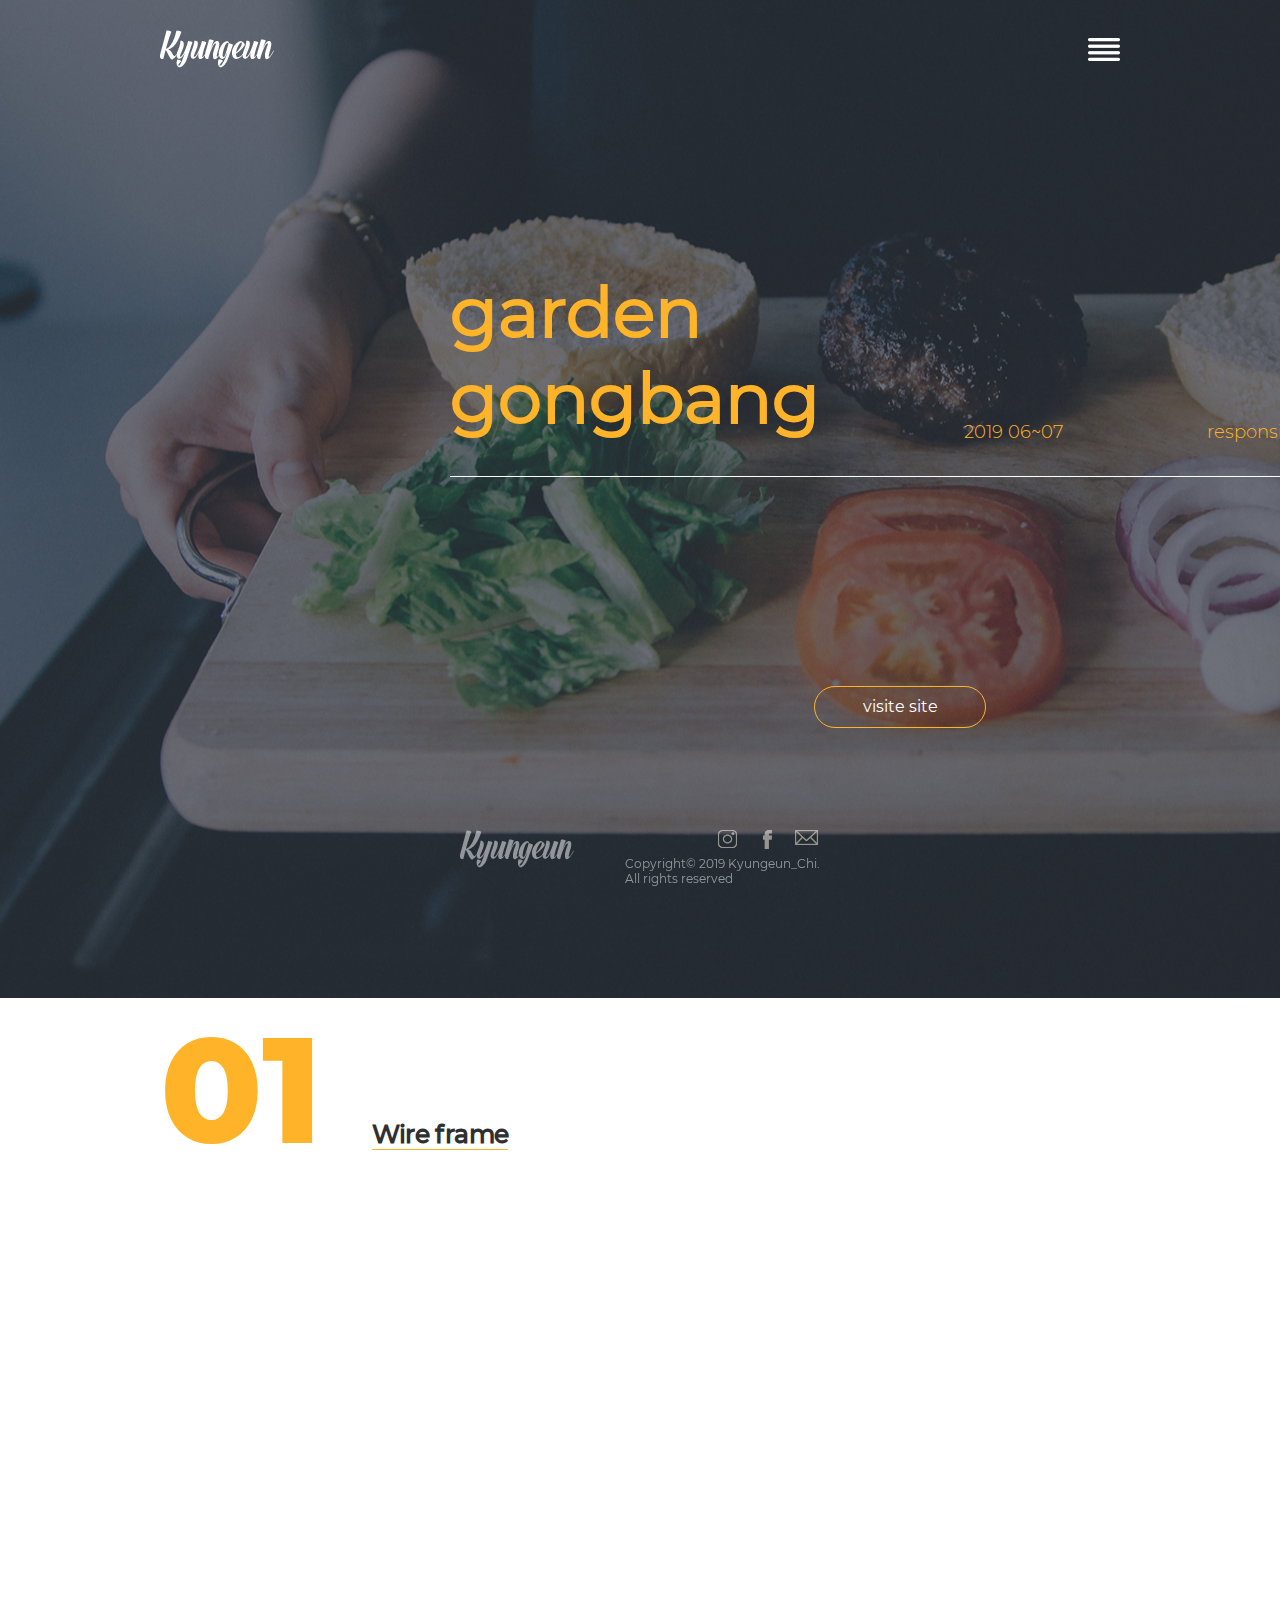
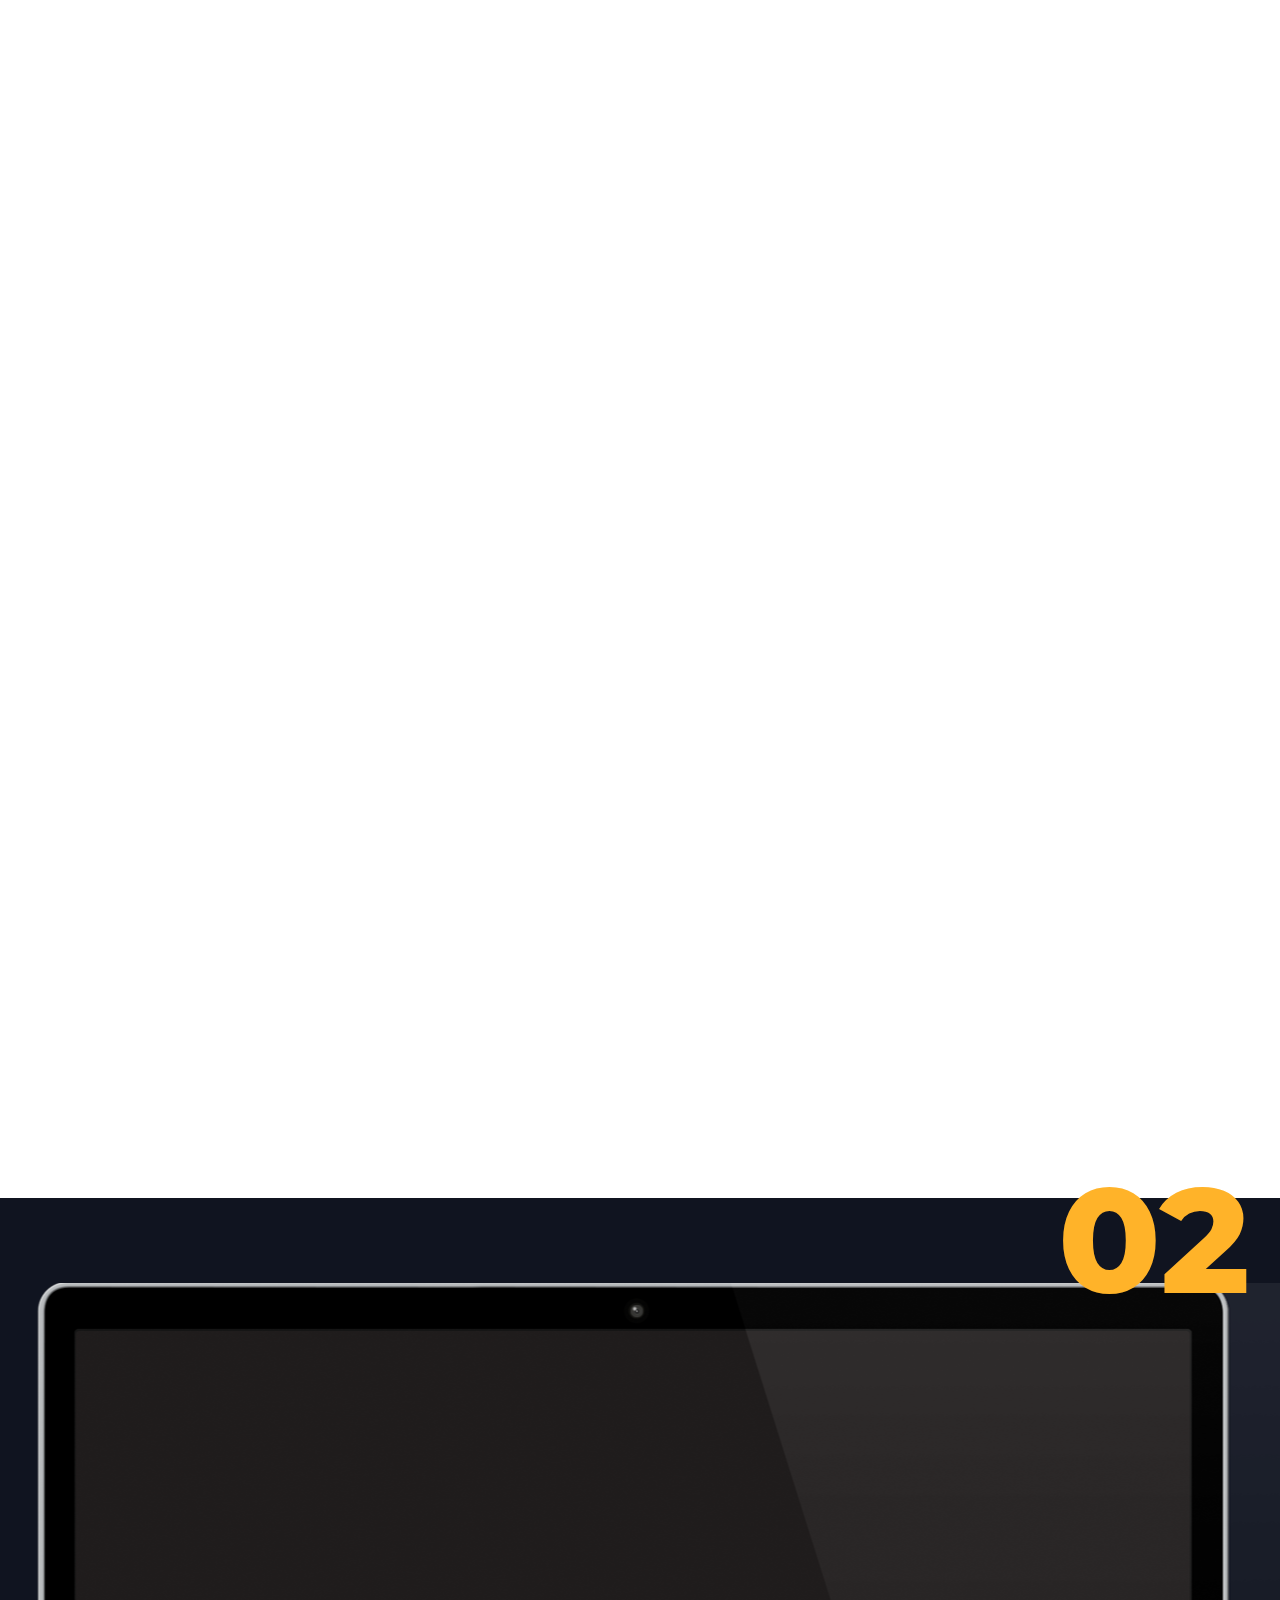
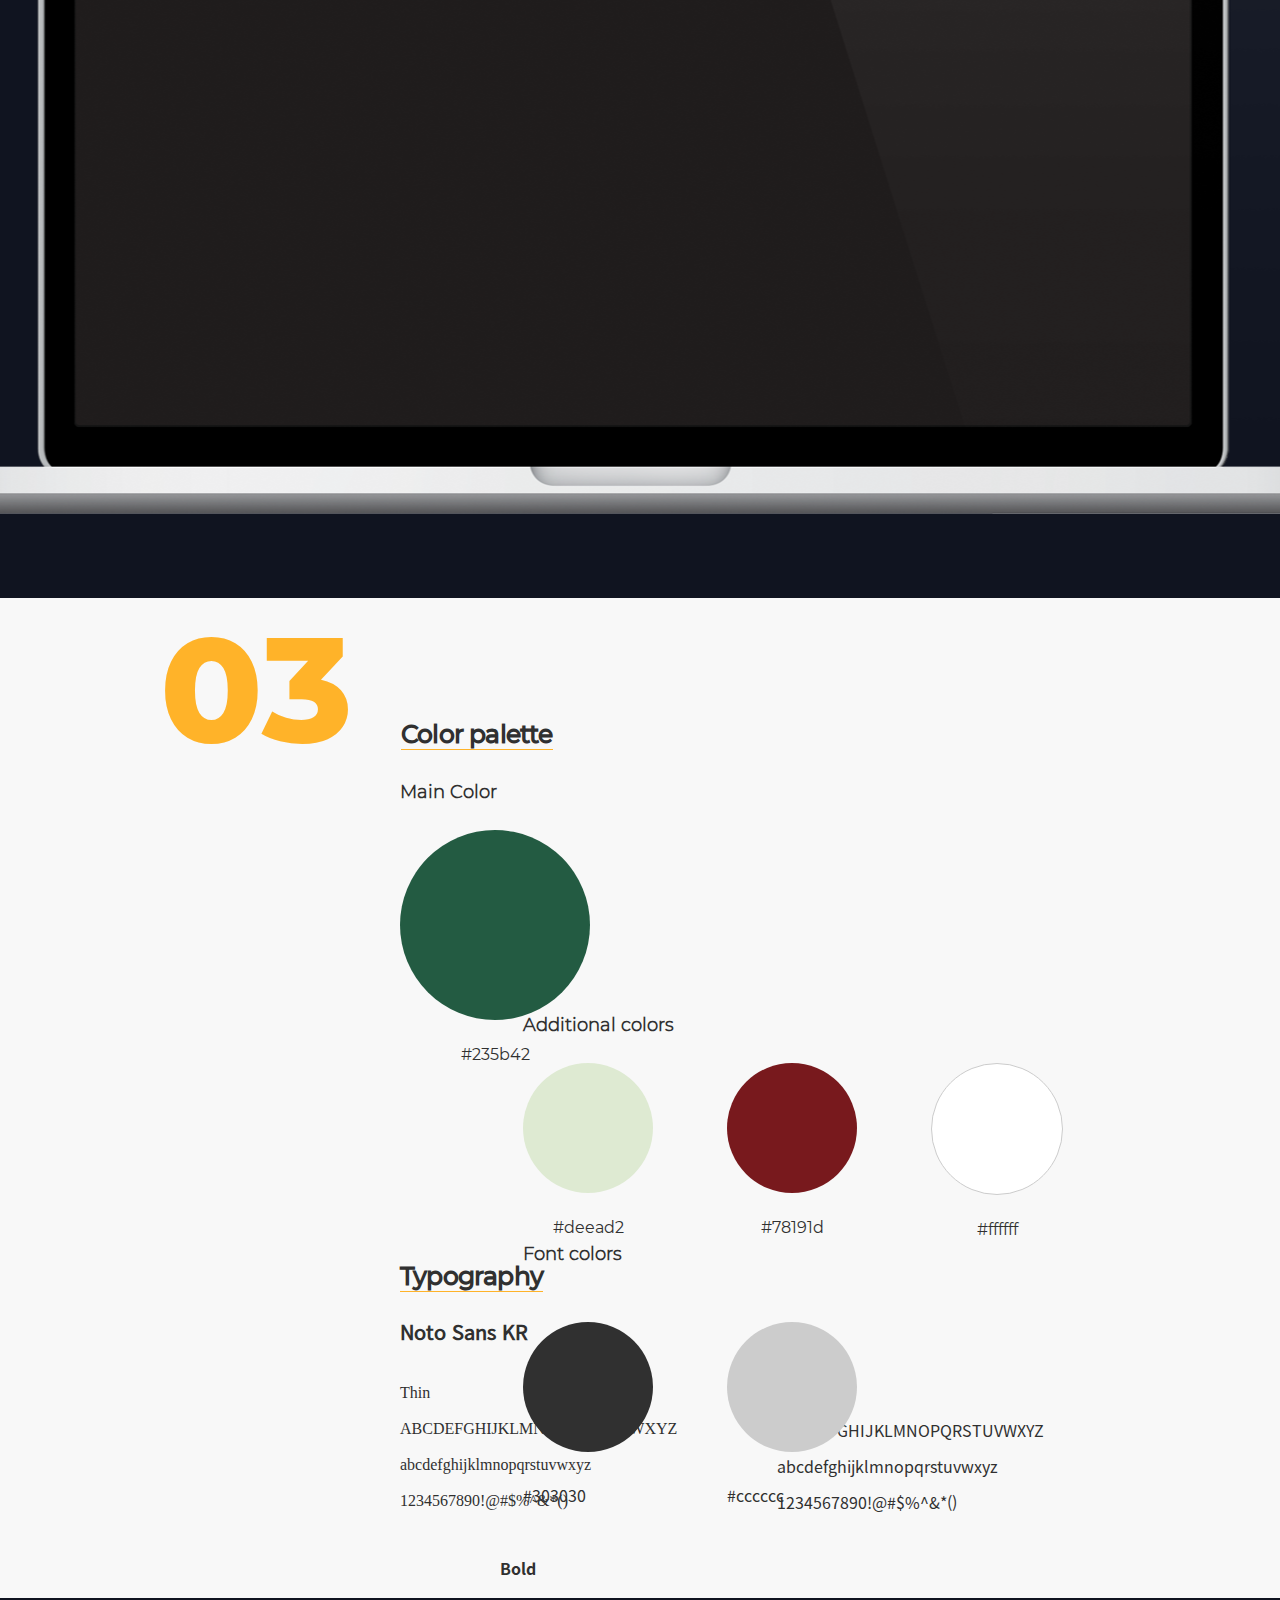
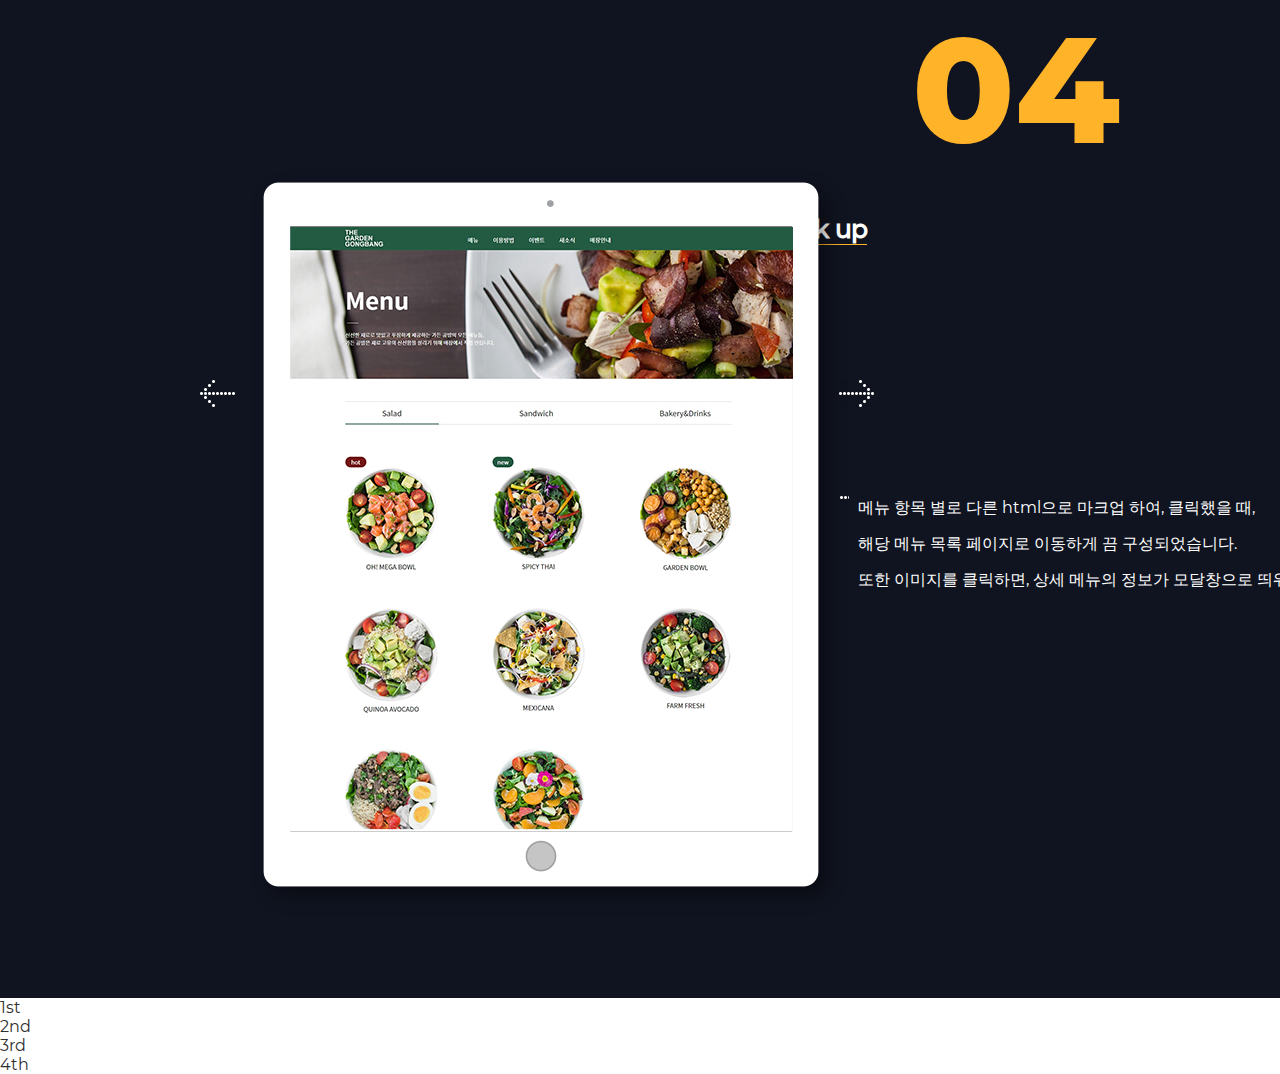
==== commit 2a0b07b3: "Add files via upload" ====
--- a/sub1.html
+++ b/sub1.html
@@ -41,7 +41,7 @@
         </div>
     </header>
     <div class="wrap">
-        <section id="content">
+        <section id="content" class="garden">
             <article id="cnt1"><!-- bg깔기 -->
                 <div class="area">
                     <div class="txt">
@@ -64,7 +64,7 @@
                             <li>green / fresh / appetite</li>
                         </ul>
                     </div>
-                    <a class="siteLink" href="https://jke4460.github.io/project3/">visite site</a>
+                    <a class="siteLink" href="https://jke4460.github.io/project3/" target="_blank">visite site</a>
                 </div>
             </article>
             <article id="cnt2" class="bgfix">
@@ -181,16 +181,22 @@
                             </ul>
                         </div>
                         <div class="control">
-                                    <button class="prev" type="button">
-                                        <img src="images/sub1/prev.png" alt="이전 슬라이더">
-                                    </button>
-                                    <button class="next" type="button">
-                                        <img src="images/sub1/next.png" alt="다음 슬라이더">
-                                    </button>
-                        </div>
-                    </div>
-                </div>
-            </article>
+                            <button class="prev" type="button">
+                                <img src="images/sub1/prev.png" alt="이전 슬라이더">
+                            </button>
+                            <button class="next" type="button">
+                                <img src="images/sub1/next.png" alt="다음 슬라이더">
+                            </button>
+                        </div>
+                    </div>
+                </div>
+            </article>
+                <ul class="page">
+                    <li><a href="sub2.html">1st</a></li>
+                    <li><a href="sub1_2.html">2nd</a></li>
+                    <li class="on"><a href="sub2.html">3rd</a></li>
+                    <li><a href="sub2.html">4th</a></li>
+                </ul>
         </section>
         <footer id="footer">
                 <div class="area">
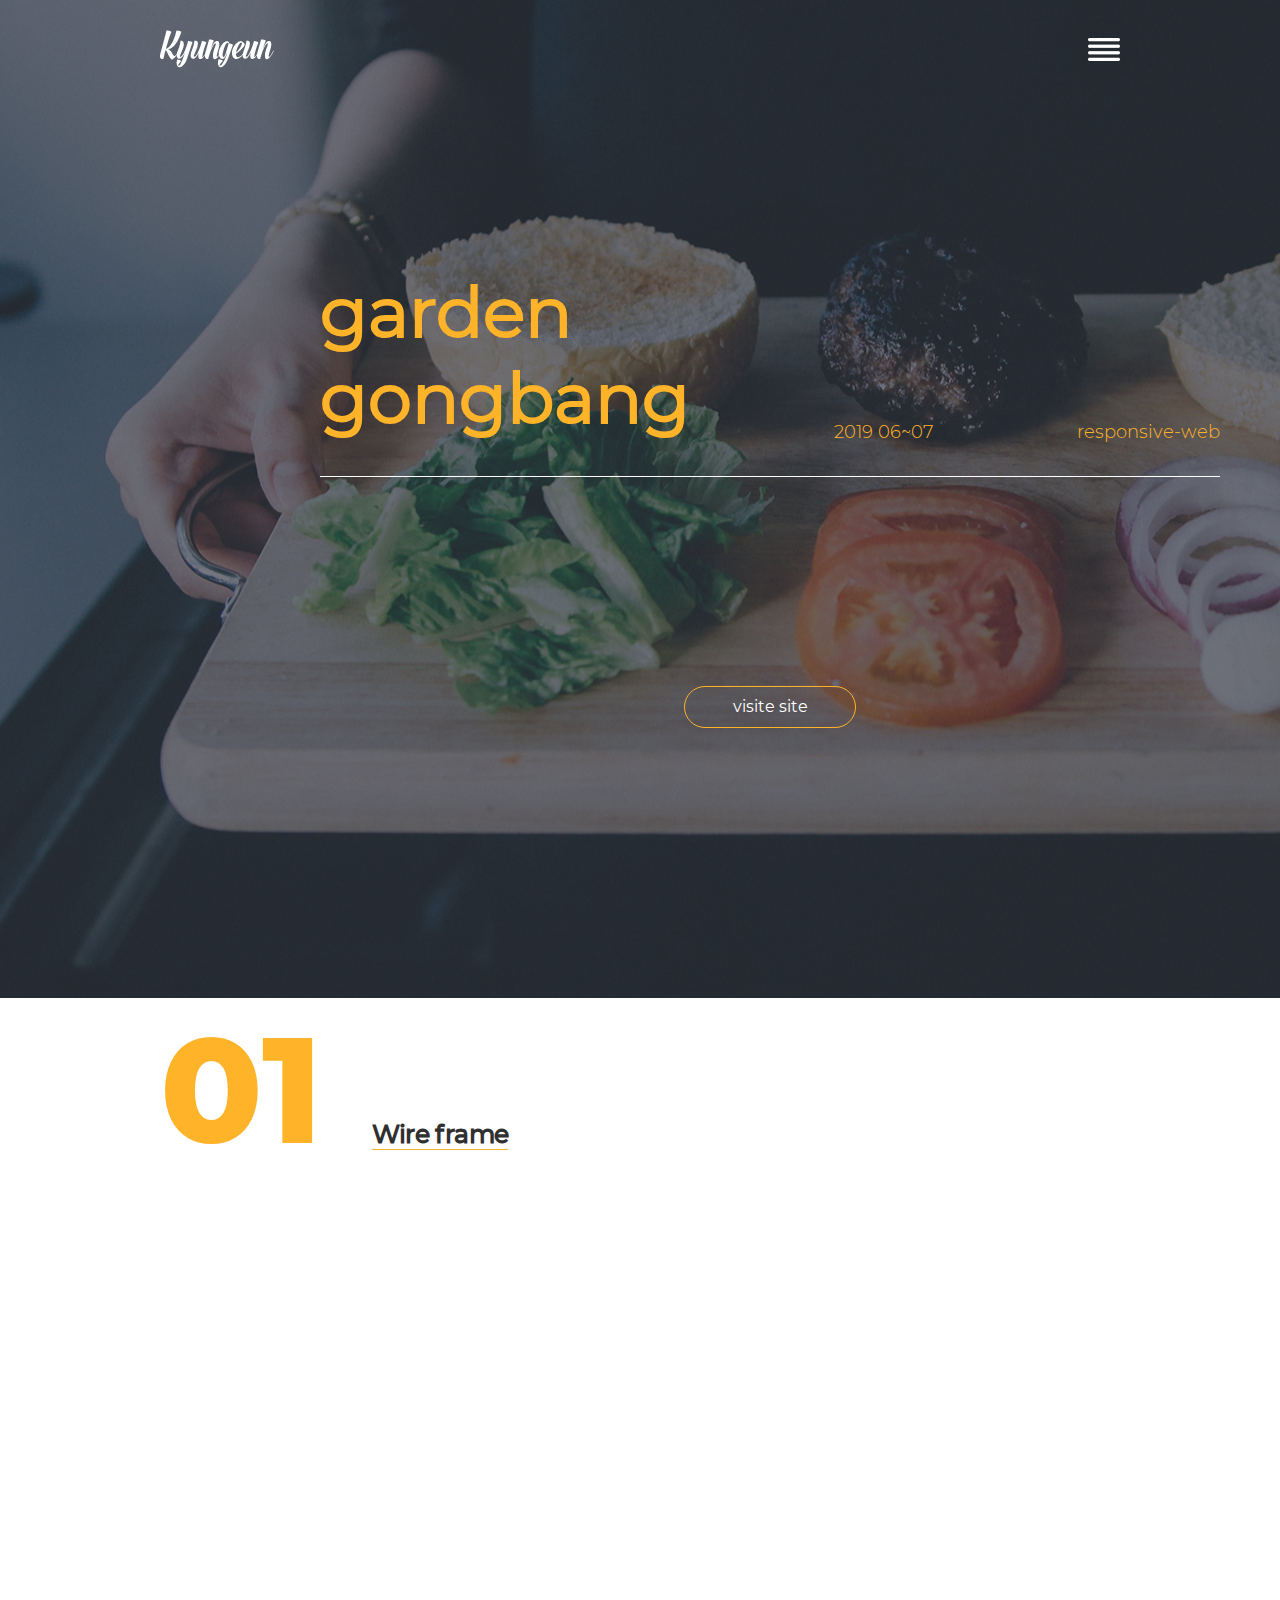
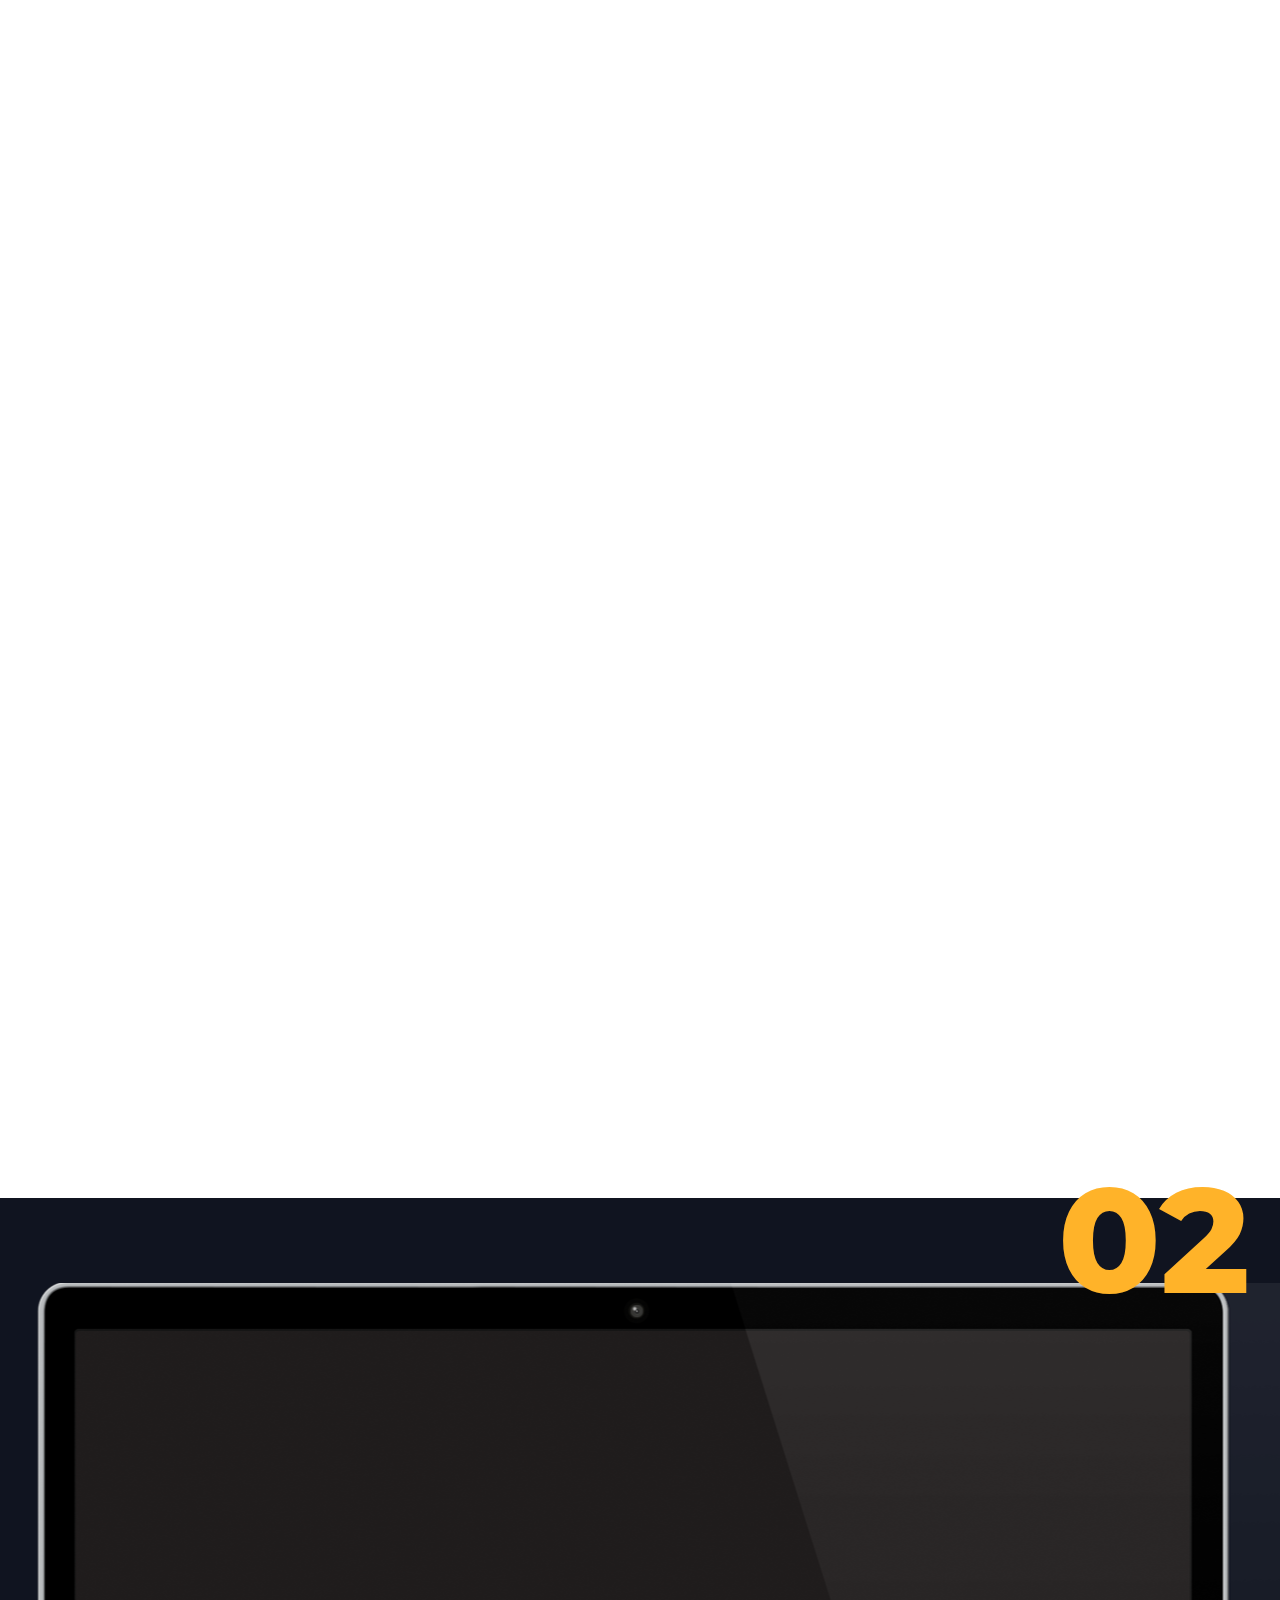
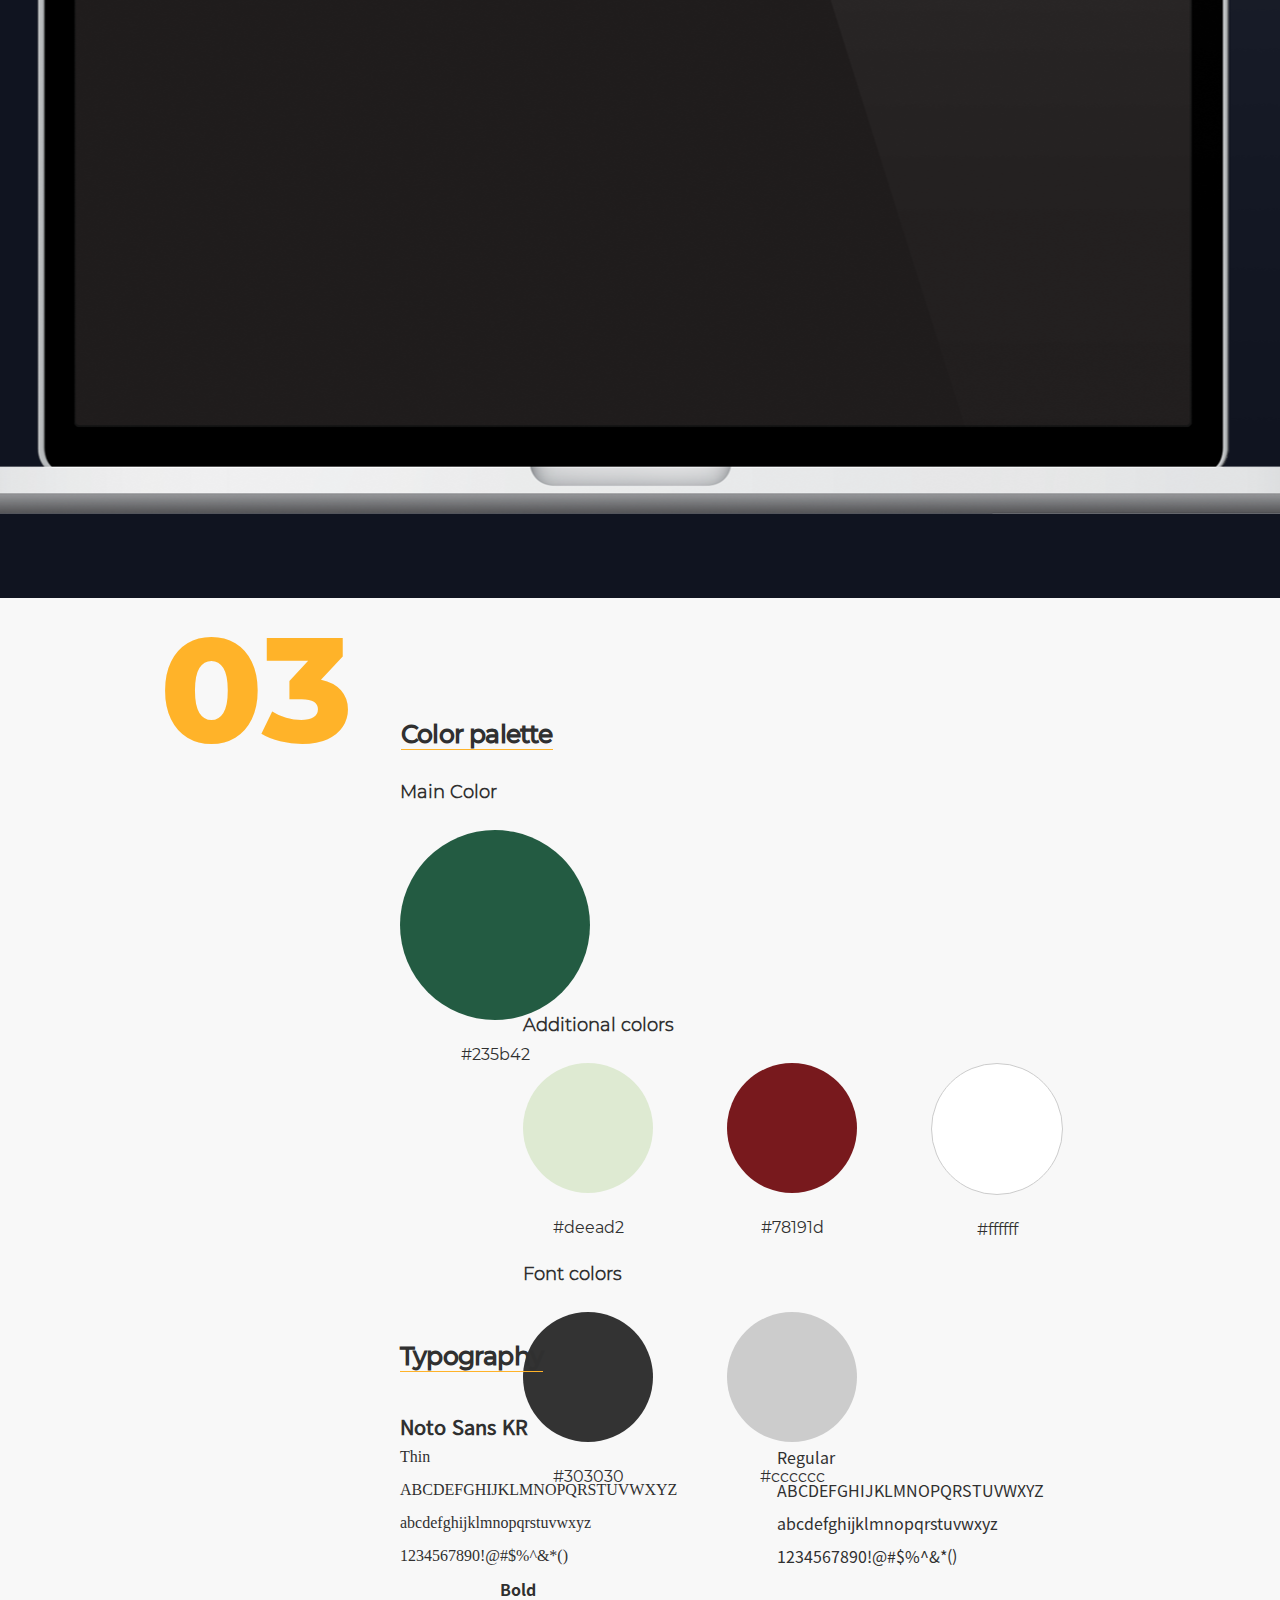
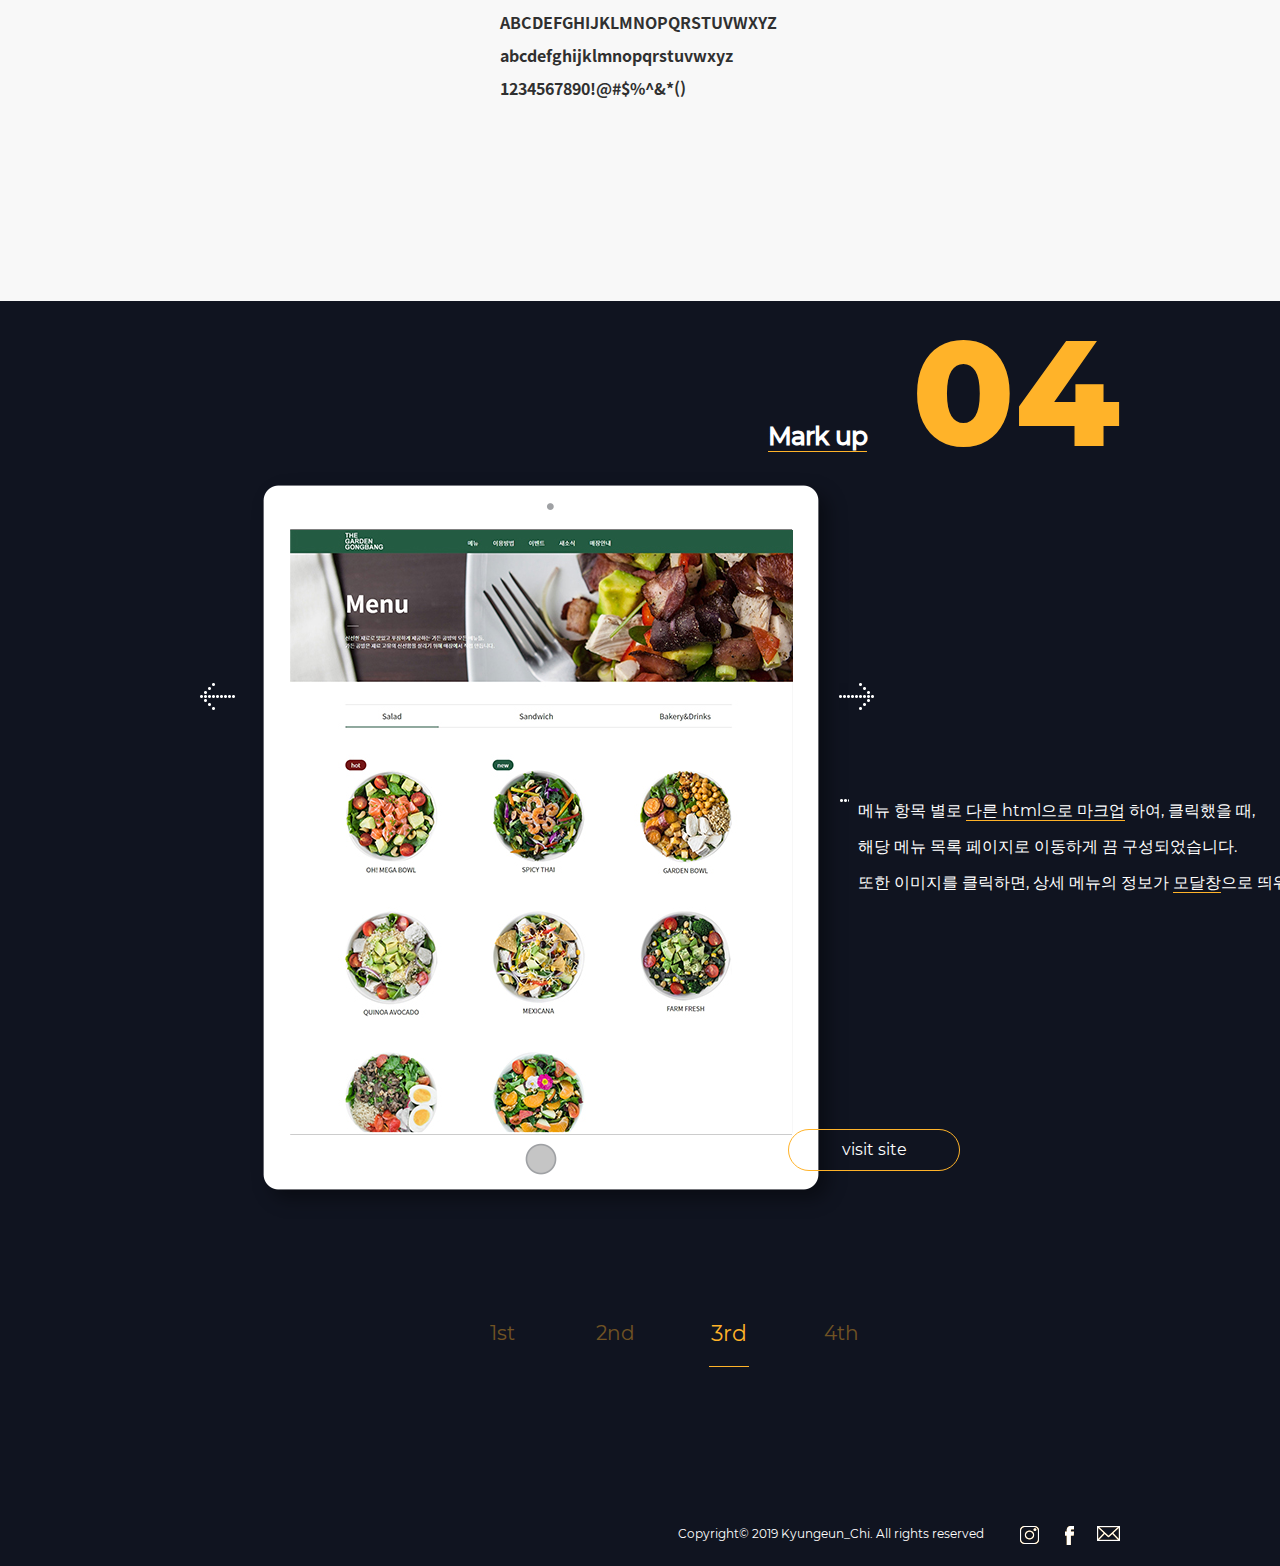
==== commit 338a1cbe: "Add files via upload" ====
--- a/sub1.html
+++ b/sub1.html
@@ -2,34 +2,40 @@
 <html lang="ko">
 <head>
     <meta charset="utf-8">
-    <title> project || kyungeun_chi </title>
+    <title> 3rd_project || kyungeun_chi </title>
     <meta name="viewport" content="width=device-width, initial-scale=1.0, maximum-scale=1.0, minimum-scale=1.0">
     <link rel="stylesheet" href="css/common.css">
     <link rel="stylesheet" href="css/sub1.css">
+    <link rel="shortcut icon" href="images/common/pavicon.ico">
     <!--[if lt IE 9]>
         <script type="text/javascript" src="js/html5shiv.min.js"></script>
     <![endif]-->
     <script src="js/jquery-1.12.4.min.js"></script>
     <script src="js/main.js"></script>
     <script src="js/sub.js"></script>
+    <script src="js/menu.js"></script>
 </head>
-<body>
+<body id="sub">
     <header id="header">
         <div class="area">
             <h1 id="logo">
-                <a href="#main"><img src="images/common/logo.png" alt="지경은 포트폴리오" width="114" height="38"></a>
+                <a href="index.html"><img src="images/common/logo.png" alt="지경은 포트폴리오" width="114" height="38"></a>
             </h1>
             <button id="menuBtn">
                 <img src="images/common/menu_btn.png" alt="메뉴열기" width="32" height="23">
+                <span class="menu-circle">
+                    <span class="menu-pulse first-pulse"></span>
+                    <span class="menu-pulse second-pulse"></span>
+                  </span>
             </button>
             <button id="MBtn">
                 <img src="images/common/Mmenu_btn.png" alt="메뉴열기" width="42" height="30">
             </button>
-            <nav id="gnb">
-                <ul>
-                    <li><a href="">HOME</a></li>
-                    <li class="on"><a href="">POJECT</a></li>
-                    <li><a href="">ABOUT ME</a></li>
+            <nav id="gnb" class="menu-overlay">
+                <ul class="overlay-content">
+                    <li><a href="index.html">HOME</a></li>
+                    <li class="on"><a href="sub1.html">PROJECT</a></li>
+                    <li><a href="sub2.html">ABOUT ME</a></li>
                 </ul>
                 <button id="closeBtn">
                     <img src="images/common/close.png" alt="메뉴닫기" width="28" height="28">
@@ -71,9 +77,10 @@
                 <div class="area">
                     <h4 class="num num1">01</h4>
                     <h5 class="cntTit">Wire frame</h5>
-                    <p class="fade up">GardenGongbang은 가상으로 제작한 샐러드, 샌드위치 가게의 사이트로,<br>
+                    <p class="fade up"><span class="str">GardenGongbang</span>은 가상으로 제작한 샐러드, 샌드위치 가게의 사이트로,<br>
                         건강을 챙기면서 든든한 한끼 식사를 하고자 하는 현대인들에게 다양한 종류의 메뉴들을<br>
-                        쉽고 간단하게 확인할 수 있는 사이트 입니다.
+                        쉽고 간단하게 확인할 수 있는 사이트 입니다.<br>또한 <span class="str">반응형 웹사이트</span>로, <span class="str">1920X1080 </span>해상도에서 부터, <span class="str">360x640</span> 해상도까지
+                        제어 되어있습니다.
                     </p>
                 </div>
             </article>
@@ -115,7 +122,7 @@
                                     </li>
                                 </ul>
                                 <h6 class="mainT">Font colors</h6>
-                                    <ul class="font">
+                                    <ul class="fontColor">
                                         <li class="list1">
                                             <span class="color"></span>
                                             <span class="name">#303030</span>
@@ -162,21 +169,23 @@
                             <ul class="visual">
                                 <li>
                                     <img src="images/sub1/slider1.jpg" alt="">
-                                    <p>메뉴 항목 별로 다른 html으로 마크업 하여, 클릭했을 때,<br>
+                                    <p>메뉴 항목 별로 <span class="str2">다른 html으로 마크업</span> 하여, 클릭했을 때,<br>
                                         해당 메뉴 목록 페이지로 이동하게 끔 구성되었습니다.<br>
-                                        또한 이미지를 클릭하면, 상세 메뉴의 정보가 모달창으로 띄워집니다.
+                                        또한 이미지를 클릭하면, 상세 메뉴의 정보가 <span class="str2">모달창</span>으로 띄워집니다.
                                     </p>        
                                 </li>
                                 <li>
                                     <img src="images/sub1/slider2.jpg" alt="">
                                     <p>
-                                        모달이 창에는 aria-haspopup="dialog" 와 title="대화상자"를<br>
+                                        모달이 창에는 <span class="str2">aria-haspopup="dialog" 와 title="대화상자"</span>를<br>
                                         사용하여 접근성을 살려주었습니다.
                                     </p>
                                 </li>
                                 <li>
                                     <img src="images/sub1/slider3.jpg" alt="">
-                                    <p>2</p>
+                                    <p>
+                                        메뉴 상세 페이지로, 사용자가 메뉴를 클릭하면<br> 해당 음식에 관한<span class="str2">재료와 영양성분</span>을 확인해 볼 수 있습니다.
+                                    </p>
                                 </li>
                             </ul>
                         </div>
@@ -189,45 +198,40 @@
                             </button>
                         </div>
                     </div>
+                    <a href="https://jke4460.github.io/project3/" class="siteLink">visit site</a>
                 </div>
             </article>
                 <ul class="page">
-                    <li><a href="sub2.html">1st</a></li>
+                    <li><a href="sub1_3.html">1st</a></li>
                     <li><a href="sub1_2.html">2nd</a></li>
-                    <li class="on"><a href="sub2.html">3rd</a></li>
-                    <li><a href="sub2.html">4th</a></li>
+                    <li class="on"><a href="sub1.html">3rd</a></li>
+                    <li><a href="sub1_4.html">4th</a></li>
                 </ul>
         </section>
-        <footer id="footer">
-                <div class="area">
-                    <a href="#main" class="footlogo">
-                        <img src="images/common/logo.png" alt="로고">
-                    </a>
-                    <div class="footBox">
-                        <ul>
-                            <li class="insta"><a href="https://www.instagram.com/kyungeun_chi/?hl=ko" target="_blank"><img src="images/common/insta.png" alt="인스타그램" width="19" height="18"></a></li>
-                            <li class="facebook"><a href="https://www.facebook.com/ruddmsdudeh" target="_blank"><img src="images/common/facebook.png" alt="페이스북" width="9" height="19"></a></li>
-                            <li class="email"><a href="jke4460@naver.com" target="_blank"><img src="images/common/mail.png" alt="이메일"></a></li>
-                        </ul>
-                        <p>Copyright© 2019 Kyungeun_Chi.<br>All rights reserved</p>
-                    </div>
-                </div>
-        </footer>
-        <footer id="Mfooter">
-                <div class="area">
-                    <a href="#main" class="footlogo">
-                        <img src="images/common/logoM.png" alt="로고">
-                    </a>
-                    <div class="footBox">
-                        <ul>
-                            <li class="insta"><a href="https://www.instagram.com/kyungeun_chi/?hl=ko" target="_blank"><img src="images/common/instaM.png" alt="인스타그램" width="30" height="28"></a></li>
-                            <li class="facebook"><a href="https://www.facebook.com/ruddmsdudeh" target="_blank"><img src="images/common/facebookM.png" alt="페이스북" width="14" height="30"></a></li>
-                            <li class="email"><a href="jke4460@naver.com" target="_blank"><img src="images/common/mailM.png" alt="이메일" width="37" height="24"></a></li>
-                        </ul>
-                        <p>Copyright&copy; 2019 Kyungeun_Chi. All rights reserved</p>
-                    </div>
-                </div>
-        </footer>
+    <footer id="footer">
+            <div class="area">
+                <div class="footBox">
+                    <ul>
+                        <li class="insta"><a href="https://www.instagram.com/kyungeun_chi/?hl=ko" target="_blank"><img src="images/common/insta.png" alt="인스타그램" width="19" height="18"></a></li>
+                        <li class="facebook"><a href="https://www.facebook.com/ruddmsdudeh" target="_blank"><img src="images/common/facebook.png" alt="페이스북" width="9" height="19"></a></li>
+                        <li class="email"><a href="jke4460@naver.com" target="_blank"><img src="images/common/mail.png" alt="이메일"></a></li>
+                    </ul>
+                    <p>Copyright© 2019 Kyungeun_Chi. All rights reserved</p>
+                </div>
+            </div>
+    </footer>
+    <footer id="Mfooter">
+            <div class="area">
+                <div class="footBox">
+                    <ul>
+                        <li class="insta"><a href="https://www.instagram.com/kyungeun_chi/?hl=ko" target="_blank"><img src="images/common/instaM.png" alt="인스타그램" width="30" height="28"></a></li>
+                        <li class="facebook"><a href="https://www.facebook.com/ruddmsdudeh" target="_blank"><img src="images/common/facebookM.png" alt="페이스북" width="14" height="30"></a></li>
+                        <li class="email"><a href="jke4460@naver.com" target="_blank"><img src="images/common/mailM.png" alt="이메일" width="37" height="24"></a></li>
+                    </ul>
+                    <p>Copyright&copy; 2019 Kyungeun_Chi.All rights reserved</p>
+                </div>
+            </div>
+    </footer>
     </div>
 </body>
 </html>--- a/css/common.css
+++ b/css/common.css
@@ -16,17 +16,33 @@
   src: url("../font/Montserrat-Light.eot");
   src: local("※"), url("../font/Montserrat-Light.woff") format("woff"), url("../font/Montserrat-Light.otf") format("opentype"), url("../font/Montserrat-Light.ttf") format("truetype"); }
 @font-face {
+  font-family: notoT;
+  src: url("../font/NotoSansKR-Thin.otf.eot");
+  src: local("※"), url("../font/NotoSansKR-Thin.woff2") format("woff2"), url("../font/NotoSansKR-Thin.woff") format("woff"), url("../font/NotoSansKR-Thin.otf") format("opentype"); }
+@font-face {
+  font-family: notoL;
+  src: url("../font/NotoSansKR-Light.eot");
+  src: local("※"), url("../font/NotoSansKR-Light.woff2") format("woff2"), url("../font/NotoSansKR-Light.woff") format("woff"), url("../font/NotoSansKR-Light.otf") format("opentype"); }
+@font-face {
   font-family: notoR;
   src: url("../font/NotoSansKR-Regular.eot");
   src: local("※"), url("../font/NotoSansKR-Regular.woff2") format("woff2"), url("../font/NotoSansKR-Regular.woff") format("woff"), url("../font/NotoSansKR-Regular.otf") format("opentype"); }
 @font-face {
-  font-family: notoT;
-  src: url("../fonT/NotoSansKR-Thin.otf.eot");
-  src: local("※"), url("../font/NotoSansKR-Thin.woff2") format("woff2"), url("../font/NotoSansKR-Thin.woff") format("woff"), url("../font/NotoSansKR-Thin.otf") format("opentype"); }
-@font-face {
   font-family: notoB;
-  src: url("../fonT/NotoSansKR-Bold.eot");
+  src: url("../font/NotoSansKR-Bold.eot");
   src: local("※"), url("../font/NotoSansKR-Bold.woff2") format("woff2"), url("../font/NotoSansKR-Bold.woff") format("woff"), url("../font/NotoSansKR-Bold.otf") format("opentype"); }
+@font-face {
+  font-family: notoSeR;
+  src: url("../font/NotoSerif-Regular.eot");
+  src: local("※"), url("../font/NotoSerif-Regular.woff2") format("woff2"), url("../font/NotoSerif-Regular.woff") format("woff"), url("../font/NotoSerif-Regular.otf") format("opentype"); }
+@font-face {
+  font-family: notoSeB;
+  src: url("../font/NotoSerif-Bold.eot");
+  src: local("※"), url("../font/NotoSerif-Bold.woff2") format("woff2"), url("../font/NotoSerif-Bold.woff") format("woff"), url("../font/NotoSerif-Bold.otf") format("opentype"); }
+@font-face {
+  font-family: nanumB;
+  src: url("../font/NanumBrushScript-Regular.eot");
+  src: local("※"), url("../font/NanumBrushScript-Regular.woff2") format("woff2"), url("../font/NanumBrushScript-Regular.woff") format("woff"), url("../font/NanumBrushScript-Regular.ttf") format("truetype"); }
 /* tag reset */
 body, ul, div, a, button, h1, h2, h3, h4, h5, h6, p {
   margin: 0;
@@ -74,9 +90,6 @@
 
 /* variable */
 /* content */
-html, body, #content, .wrap {
-  height: 100%; }
-
 .area {
   margin: 0 160px; }
 
@@ -93,8 +106,24 @@
     right: 160px;
     margin-top: 8px; }
 
+#menuBtn:after {
+  content: "";
+  position: absolute;
+  top: -8px;
+  right: -4px;
+  width: 42px;
+  height: 42px;
+  border-radius: 50%;
+  background-color: #101420;
+  z-index: -10;
+  opacity: 0;
+  filter: Alpha(opacity=0);
+  filter: Alpha(0);
+  transition: all 0.3s; }
+
 #menuBtn.on:after {
-  opacity: 1;
+  opacity: 0.3;
+  filter: Alpha(opacity=30);
   filter: Alpha(100);
   transform: scale(1.5); }
 
@@ -110,12 +139,19 @@
   font-family: monEB;
   font-size: 90px;
   z-index: 1000;
-  display: none; }
+  display: none;
+  transition: all 0.3s; }
   #gnb ul {
     width: 700px;
-    margin: 140px auto; }
+    margin: 140px auto;
+    text-align: left; }
     #gnb ul li {
       margin-bottom: 100px; }
+      #gnb ul li a {
+        color: fff;
+        transition: all 0.3s; }
+      #gnb ul li a:hover, #gnb ul li a:focus {
+        color: #ffb329; }
   #gnb #closeBtn {
     position: absolute;
     top: 30px;
@@ -135,6 +171,7 @@
   border-radius: 50%;
   z-index: 800;
   opacity: 0.2;
+  filter: Alpha(opacity=20);
   transform: scale(1);
   transition: all 200ms cubic-bezier(0.645, 0.045, 0.355, 1);
   -webkit-box-shadow: 0px 0px 32px 0px rgba(22, 24, 58, 0.05);
@@ -146,13 +183,14 @@
   border-radius: 50%;
   position: absolute;
   display: block;
-  width: inherit;
-  height: inherit;
+  width: 100%;
+  height: 100%;
   top: 50%;
   left: 50%;
   transform: translateX(-50%) translateY(-50%);
   box-sizing: content-box;
-  opacity: 0; }
+  opacity: 0;
+  filter: Alpha(opacity=0); }
   .menu-pulse.is-learned {
     visibility: hidden; }
 
@@ -179,6 +217,7 @@
   background-color: #101420;
   border: 2px solid #101420;
   opacity: 1;
+  filter: Alpha(opacity=100);
   transform: scale(0.8);
   transition: all 400ms cubic-bezier(0.19, 1, 0.22, 1);
   -webkit-box-shadow: 0px 0px 32px 0px rgba(22, 24, 58, 0.1);
@@ -188,12 +227,13 @@
 .menu-toggle.menu-open .menu-circle {
   transform: scale(25);
   transition: all 800ms cubic-bezier(0.19, 1, 0.22, 1), opacity 800ms cubic-bezier(0.19, 1, 0.22, 1);
-  opacity: 0; }
+  opacity: 0;
+  filter: Alpha(opacity=0); }
 
 /* ------ Menu Overlay ------- */
 .menu-overlay {
   background-color: #fff;
-  color: #333;
+  color: #ffb329;
   height: 100%;
   width: 100%;
   position: fixed;
@@ -209,6 +249,7 @@
 
 .menu-overlay.menu-open {
   opacity: 1;
+  filter: Alpha(opacity=100);
   visibility: visible;
   left: 0px;
   top: 0; }
@@ -230,29 +271,29 @@
   display: inline-block; }
 
 /* footer */
+#main #footer {
+  position: fixed; }
+
 #footer {
   color: #fff;
   font-size: 12px;
-  height: 130px;
-  width: 100%;
-  position: fixed;
+  height: 100px;
+  width: 100%;
   bottom: 0;
   opacity: 0.5;
-  filter: Alpha(50); }
+  filter: Alpha(opacity=50); }
   #footer .area {
-    margin-left: 460px;
-    margin-right: 460px;
     padding-top: 60px; }
   #footer .footBox {
     float: right; }
   #footer ul {
-    margin-left: 93px;
-    margin-bottom: 6px;
+    float: right;
+    margin-left: 36px;
     height: 20px; }
     #footer ul li {
       float: left; }
     #footer ul a {
-      transition: all 0.3s; }
+      transition: all 0.2s; }
     #footer ul .insta {
       background-image: url("../images/common/insta_bg.png"); }
     #footer ul .facebook {
@@ -266,10 +307,18 @@
 
 #footer ul li a:hover, #footer ul li a:focus {
   opacity: 0;
-  filter: Alpha(0); }
+  filter: Alpha(opacity=0); }
 
 /* footer */
 #Mfooter {
   display: none; }
 
+/* footer */
+#sub #footer {
+  background: #101420;
+  opacity: 1;
+  filter: Alpha(opacity=100); }
+
+/* footer */
+
 /*# sourceMappingURL=common.css.map */
--- a/css/sub1.css
+++ b/css/sub1.css
@@ -1,4 +1,13 @@
-/* sub1 */
+@charset "UTF-8";
+/* gb(​ 255, ​ 179, ​ 41) */
+.str {
+  background-color: rgba(255, 179, 41, 0.3); }
+
+.str2 {
+  border-bottom: 1px solid #ffb329;
+  padding-top: 1px; }
+
+/* sub1 garden */
 #content #cnt1 {
   background: url("../images/main/index3.jpg") no-repeat 0 center;
   margin-top: -70px;
@@ -7,8 +16,7 @@
   #content #cnt1 .area {
     width: 900px;
     padding: 270px 0;
-    margin: auto 50%;
-    margin-left: 450px; }
+    margin: auto 25%; }
     #content #cnt1 .area .txt {
       color: #ffb329;
       border-bottom: 1px solid #fff;
@@ -43,13 +51,13 @@
 #content #cnt1 .fade.on {
   margin-bottom: 0px;
   opacity: 1;
-  filter: Alpha(100); }
+  filter: Alpha(opacity=100); }
 
 #content #cnt1 .fade {
   margin-bottom: -50px;
   opacity: 0;
-  filter: Alpha(0);
-  transition: all 0.8s; }
+  filter: Alpha(opacity=0);
+  transition: all 0.5s; }
 
 #content #cnt1 .box ul .size:after {
   content: "";
@@ -68,11 +76,11 @@
   border: 1px solid #ffb329;
   border-radius: 50px;
   margin: auto;
-  transition: all 0.8s; }
+  transition: all 0.3s; }
 
 #content #cnt1 .siteLink:hover, #content #cnt1 .siteLink:focus {
   background: #ffb329;
-  counter-reset: #fff; }
+  color: #fff; }
 
 #content .area h4, #content .area h5 {
   display: inline-block; }
@@ -95,23 +103,24 @@
 #content .bgfix {
   background: no-repeat fixed center; }
 
-#content #cnt2 {
+#content.garden #cnt2 {
   background-image: url("../images/sub1/1_1.jpg");
   height: 900px; }
-  #content #cnt2 p {
-    font-size: 23px;
-    line-height: 53.4px;
-    font-family: notoR;
-    margin-top: 300px;
-    transition: all 0.8s;
-    opacity: 0;
-    filter: Alpha(0); }
-  #content #cnt2 p.on {
-    margin-top: 400px;
-    opacity: 1;
-    filter: Alpha(100); }
-
-#content #cnt2_1 {
+
+#content #cnt2 .area p {
+  font-size: 23px;
+  line-height: 53.4px;
+  font-family: notoR;
+  margin-top: 100px;
+  transition: all 0.8s;
+  opacity: 0;
+  filter: Alpha(opacity=0); }
+#content #cnt2 .area p.on {
+  margin-top: 40px;
+  opacity: 1;
+  filter: Alpha(opacity=100); }
+
+#content.garden #cnt2_1 {
   background-image: url("../images/sub1/1_2.jpg");
   height: 900px; }
 
@@ -134,7 +143,7 @@
   margin-bottom: 27px; }
 
 #content #cnt4 {
-  height: 1000px;
+  height: auto !important;
   background: #f8f8f8;
   content: "";
   display: block;
@@ -160,7 +169,7 @@
   border-radius: 50%; }
 
 #content #cnt4 .container {
-  height: 480px;
+  height: 560px;
   margin-left: 240px; }
 
 #content #cnt4 .color1 .mainColor {
@@ -177,7 +186,7 @@
   margin-top: -50px; }
 
 #content #cnt4 .color2 ul li {
-  height: 180px; }
+  height: 200px; }
   #content #cnt4 .color2 ul li span {
     display: block; }
 
@@ -194,15 +203,18 @@
   background-color: #ffffff;
   border: 1px solid #ccc; }
 
-#content #cnt4 .color2 .font .list1 .color {
-  background-color: #303030; }
-
-#content #cnt4 .color2 .font .list2 .color {
+#content #cnt4 .color2 .fontColor .list1 .color {
+  background-color: #333333; }
+
+#content #cnt4 .color2 .fontColor .list2 .color {
   background-color: #cccccc; }
+
+#content .font {
+  height: 150px; }
 
 #content #cnt4 .container .cntTit.box {
   margin-left: 0;
-  margin-bottom: 25px; }
+  margin-bottom: 40px; }
 #content #cnt4 .noto {
   font-family: notoR;
   font-weight: bold;
@@ -211,8 +223,7 @@
   font-family: notoR; }
   #content #cnt4 .font li {
     text-align: left;
-    margin-top: 30px;
-    line-height: 36px; }
+    line-height: 33px; }
   #content #cnt4 .font .font1 {
     font-family: notoT; }
   #content #cnt4 .font .font3 {
@@ -241,6 +252,20 @@
     padding-left: 40px;
     padding-bottom: 85px;
     background: url("../images/sub1/tablet.png") no-repeat; }
+  #content #cnt5 .siteLink {
+    position: absolute;
+    bottom: 130px;
+    right: 25%;
+    text-align: center;
+    width: 170px;
+    height: 40px;
+    line-height: 40px;
+    border: 1px solid #ffb329;
+    border-radius: 50px;
+    transition: all 0.3s; }
+  #content #cnt5 .siteLink:hover, #content #cnt5 #content #cnt1 .siteLink:focus {
+    background: #ffb329;
+    color: #fff; }
 
 #slider, #slider .visual li {
   width: 1050px;
@@ -278,4 +303,123 @@
 .control .next {
   margin-left: 600px; }
 
+.page {
+  height: 65px;
+  background: #101420;
+  color: #ffb329;
+  font-size: 20px;
+  padding-bottom: 100px;
+  text-align: center;
+  padding-left: 32%; }
+  .page li {
+    float: left;
+    margin-left: 73px; }
+    .page li a {
+      display: inline-block;
+      opacity: 0.4;
+      filter: Alpha(opacity=40);
+      width: 40px;
+      height: 65px;
+      line-height: 65px;
+      transition: all 0.3s; }
+
+.page li.on a {
+  opacity: 1;
+  filter: Alpha(opacity=100);
+  font-size: 22px;
+  border-bottom: 1px solid #ffb329; }
+
+.page li:hover a, .page li a:focus {
+  opacity: 1;
+  filter: Alpha(opacity=100); }
+
+/* belle */
+#content.belle #cnt1 {
+  background-image: url("../images/main/index2.jpg"); }
+
+#content.belle #cnt2 {
+  background-image: url("../images/sub1/3_1.jpg");
+  height: 900px; }
+
+#content.belle #cnt2_1 {
+  background-image: url("../images/sub1/3_2.jpg");
+  height: 900px; }
+
+#content.belle #cnt4 .mainColor .color {
+  background-color: #750f15; }
+
+#content.belle #cnt4 .color2 .list2, #content #cnt4 .color2 .list3 {
+  margin-left: 74px; }
+
+#content.belle #cnt4 .color2 .subColor .list1 .color {
+  background-color: #f8e7d3; }
+
+#content.belle #cnt4 .color2 .subColor .list2 .color {
+  background-color: #6d8041; }
+
+#content.belle #cnt4 .color2 .subColor .list3 .color {
+  background-color: #ffffff;
+  border: 1px solid #ccc; }
+
+#content.belle #cnt4 .color2 .font .list1 .color {
+  background-color: #333333; }
+
+#content.belle #cnt4 .color2 .font .list2 .color {
+  background-color: #cccccc; }
+
+#content.belle #cnt4 .container .ser {
+  font-family: notoSeR; }
+
+#content.belle #cnt4 .container .font.ser .font2.ser {
+  font-family: notoSeB; }
+
+/* blink */
+#content.blink #cnt1 {
+  background-image: url("../images/main/index1.jpg"); }
+
+#content.blink #cnt2 {
+  background-image: url("../images/sub1/2_2.jpg");
+  height: 900px; }
+
+#content.blink #cnt2_1 {
+  background-image: url("../images/sub1/2_1.jpg");
+  height: 900px; }
+
+#content.blink #cnt4 .mainColor .color {
+  background-color: #ccd9d1; }
+
+#content.blink #cnt4 .color2 .subColor .list1 .color {
+  background-color: #2a2d40; }
+
+#content.blink #cnt4 .color2 .subColor .list2 .color {
+  background-color: #462673; }
+
+#content.blink #cnt4 .color2 .subColor .list3 .color {
+  background-color: #f2695c; }
+
+#content.blink #cnt4 .color2 .fontColor .list1 .color {
+  background-color: #0d0d0d; }
+
+#content.blink #cnt4 .color2 .fontColor .list2 .color {
+  background-color: #f2f2f2;
+  border: 1px solid #ccc; }
+
+#content.blink #cnt4 .noto.ser {
+  font-family: notoSeR; }
+
+#content.blink #cnt4 .font.ser .font2 {
+  font-family: notoSeB; }
+
+/* app version */
+#content.app #cnt1 {
+  background-image: url("../images/main/index4.jpg"); }
+
+#content.app #cnt2 {
+  background-image: url("../images/sub1/4_2.jpg");
+  height: 800px; }
+
+#content.app #cnt2_1 {
+  background-image: url("../images/sub1/4_1.jpg");
+  height: 800px; }
+
 /*# sourceMappingURL=sub1.css.map */
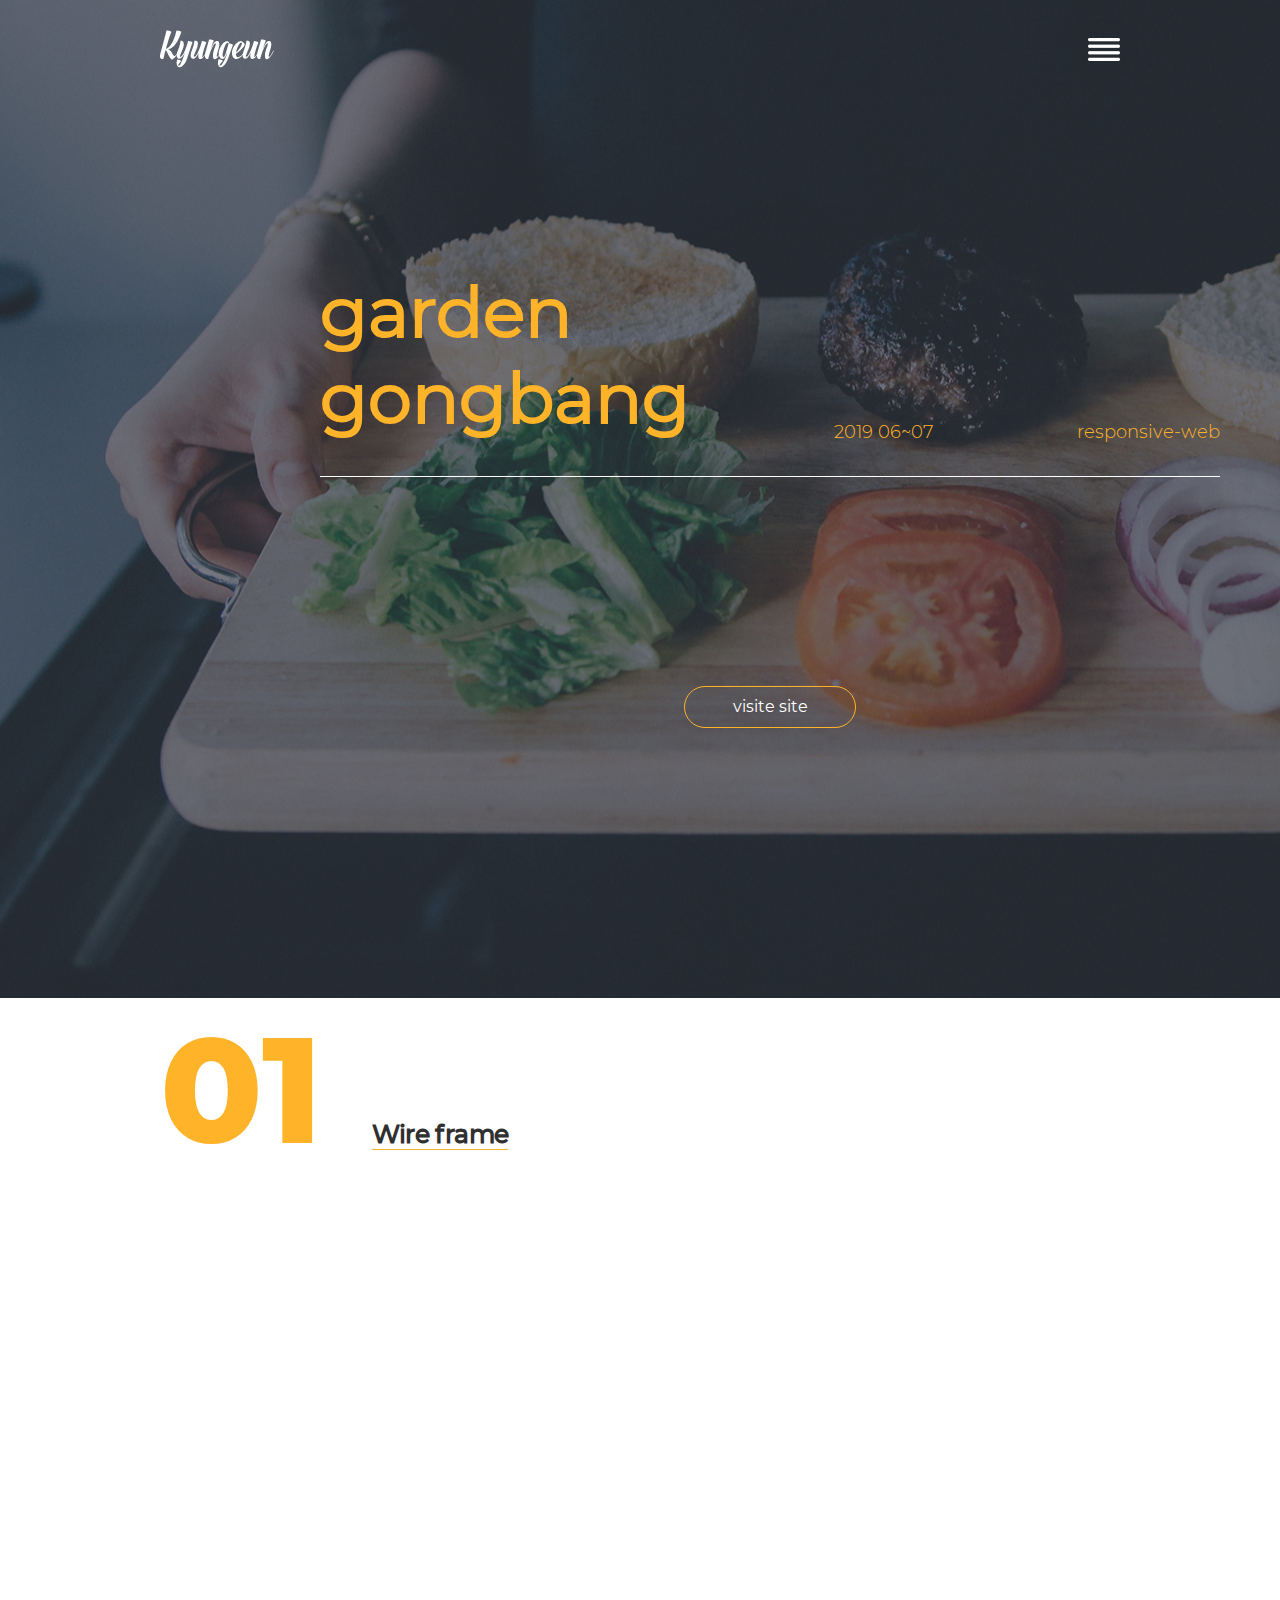
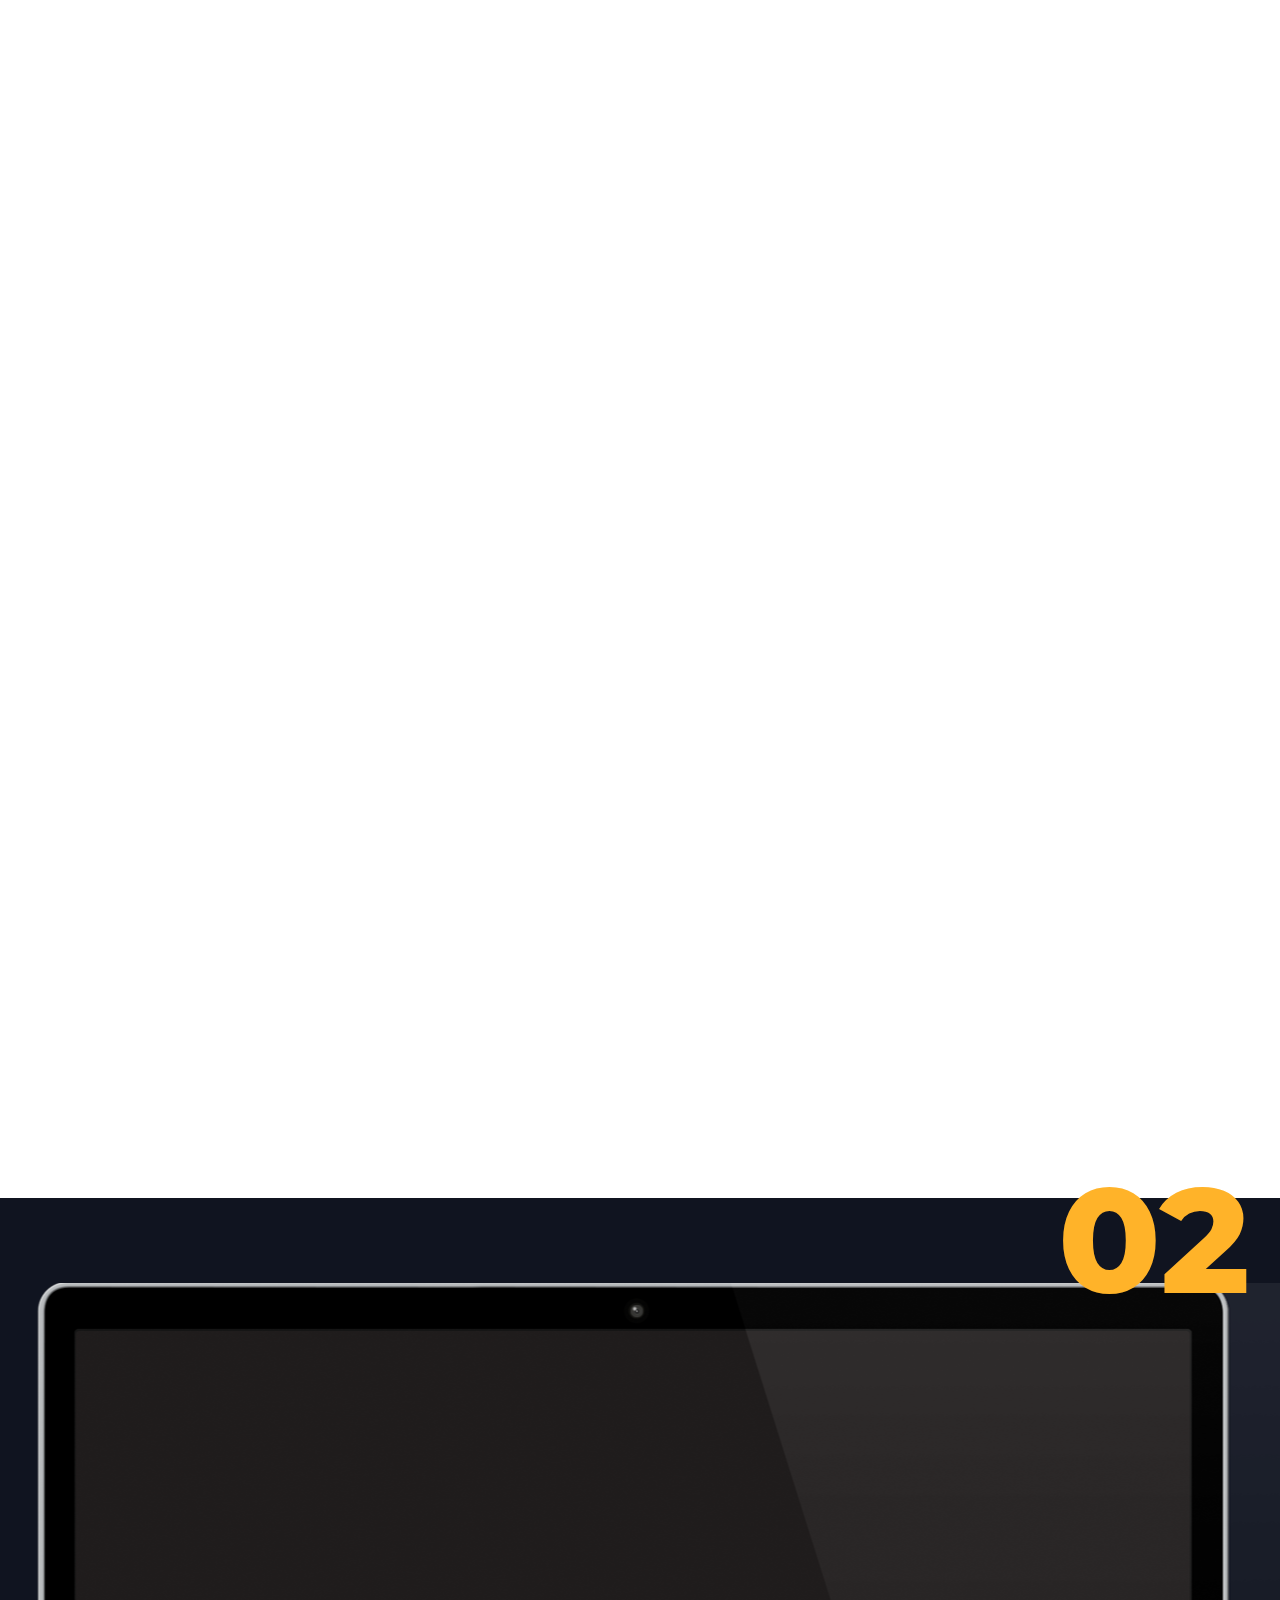
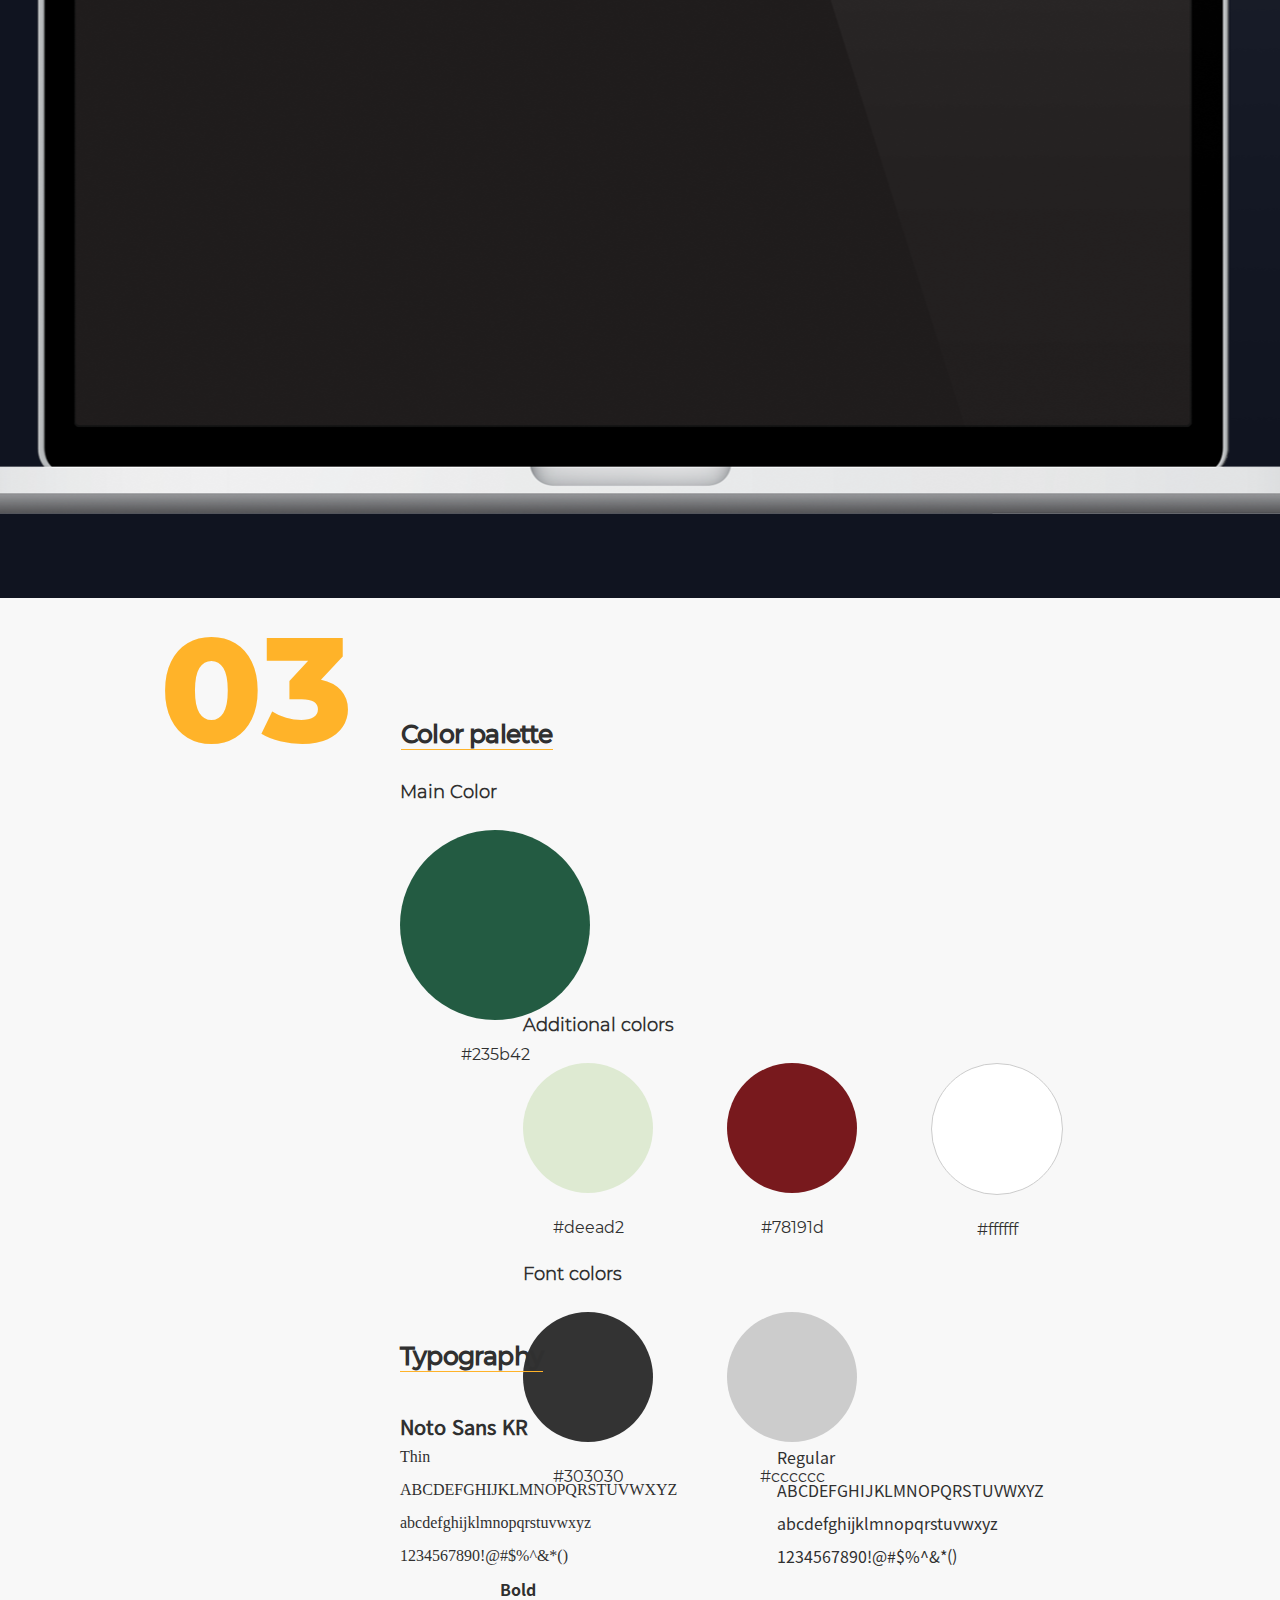
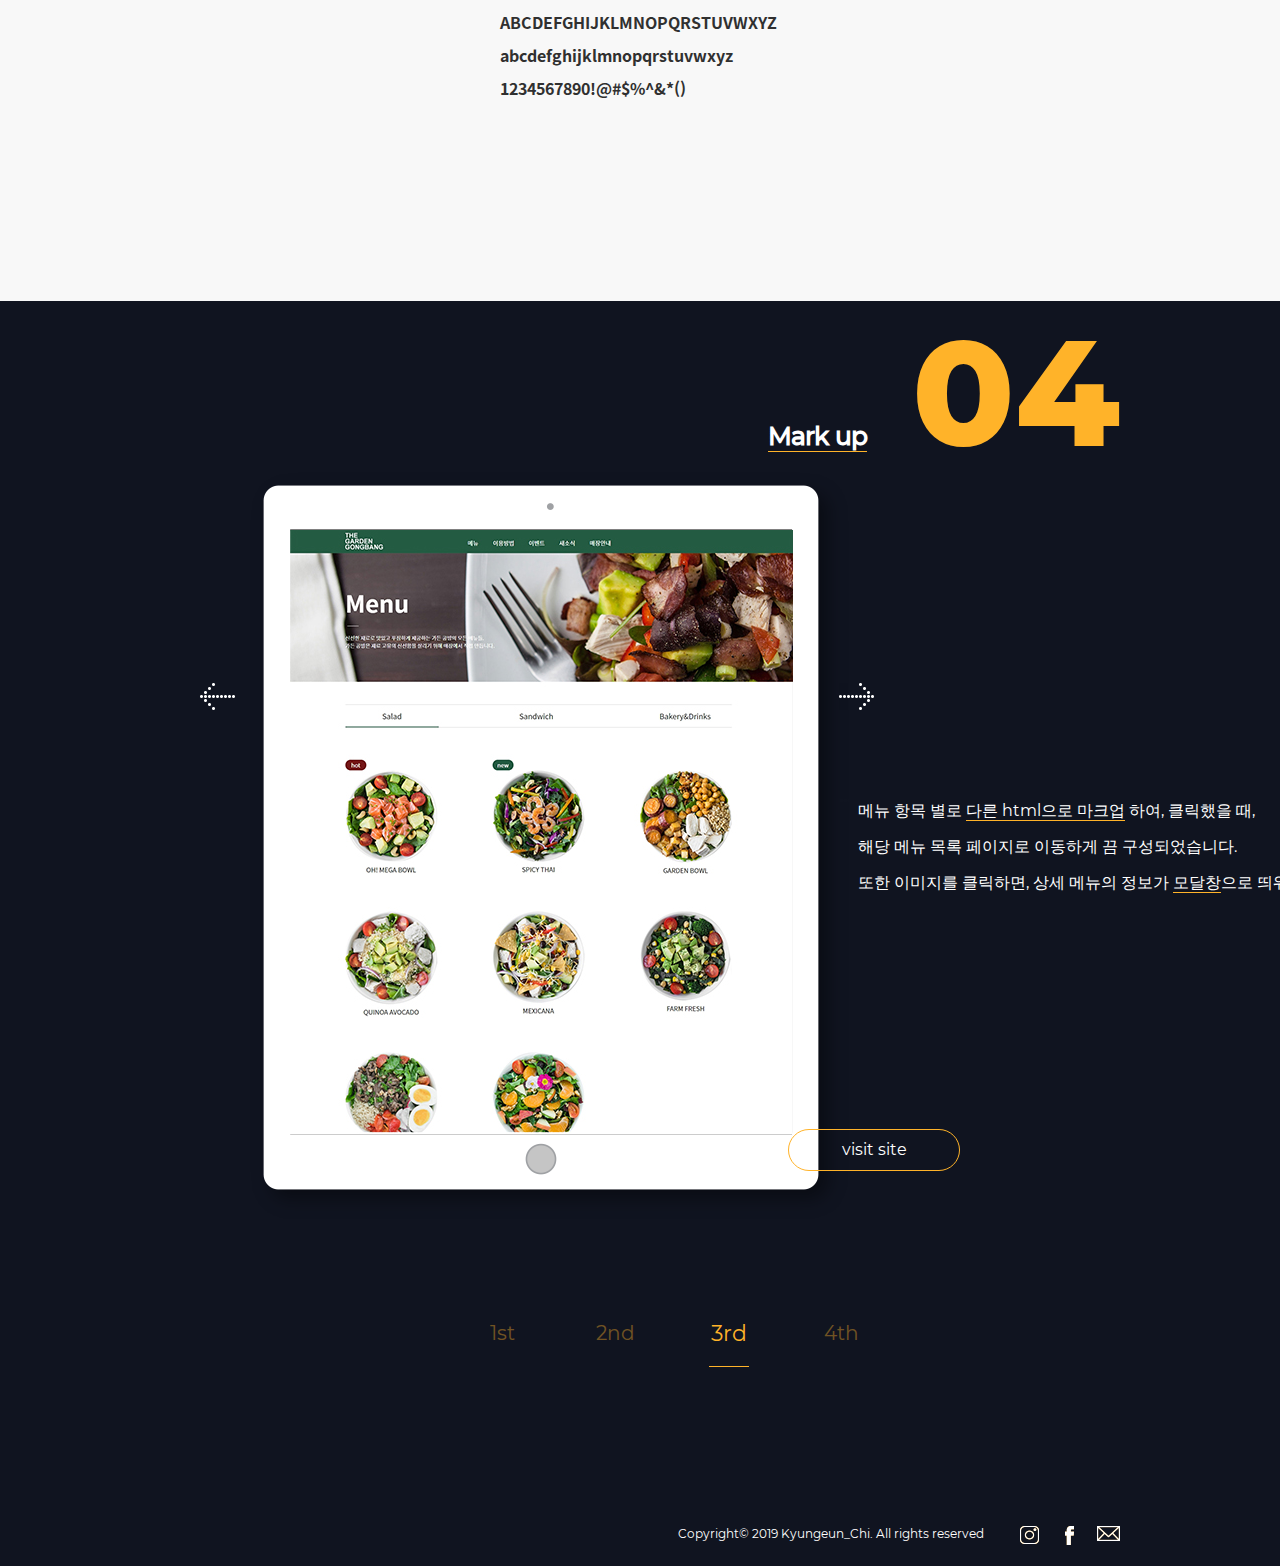
==== commit db5fc37e: "Add files via upload" ====
--- a/sub1.html
+++ b/sub1.html
@@ -198,7 +198,7 @@
                             </button>
                         </div>
                     </div>
-                    <a href="https://jke4460.github.io/project3/" class="siteLink">visit site</a>
+                    <a href="https://jke4460.github.io/project3/" class="siteLink" target="_blank">visit site</a>
                 </div>
             </article>
                 <ul class="page">
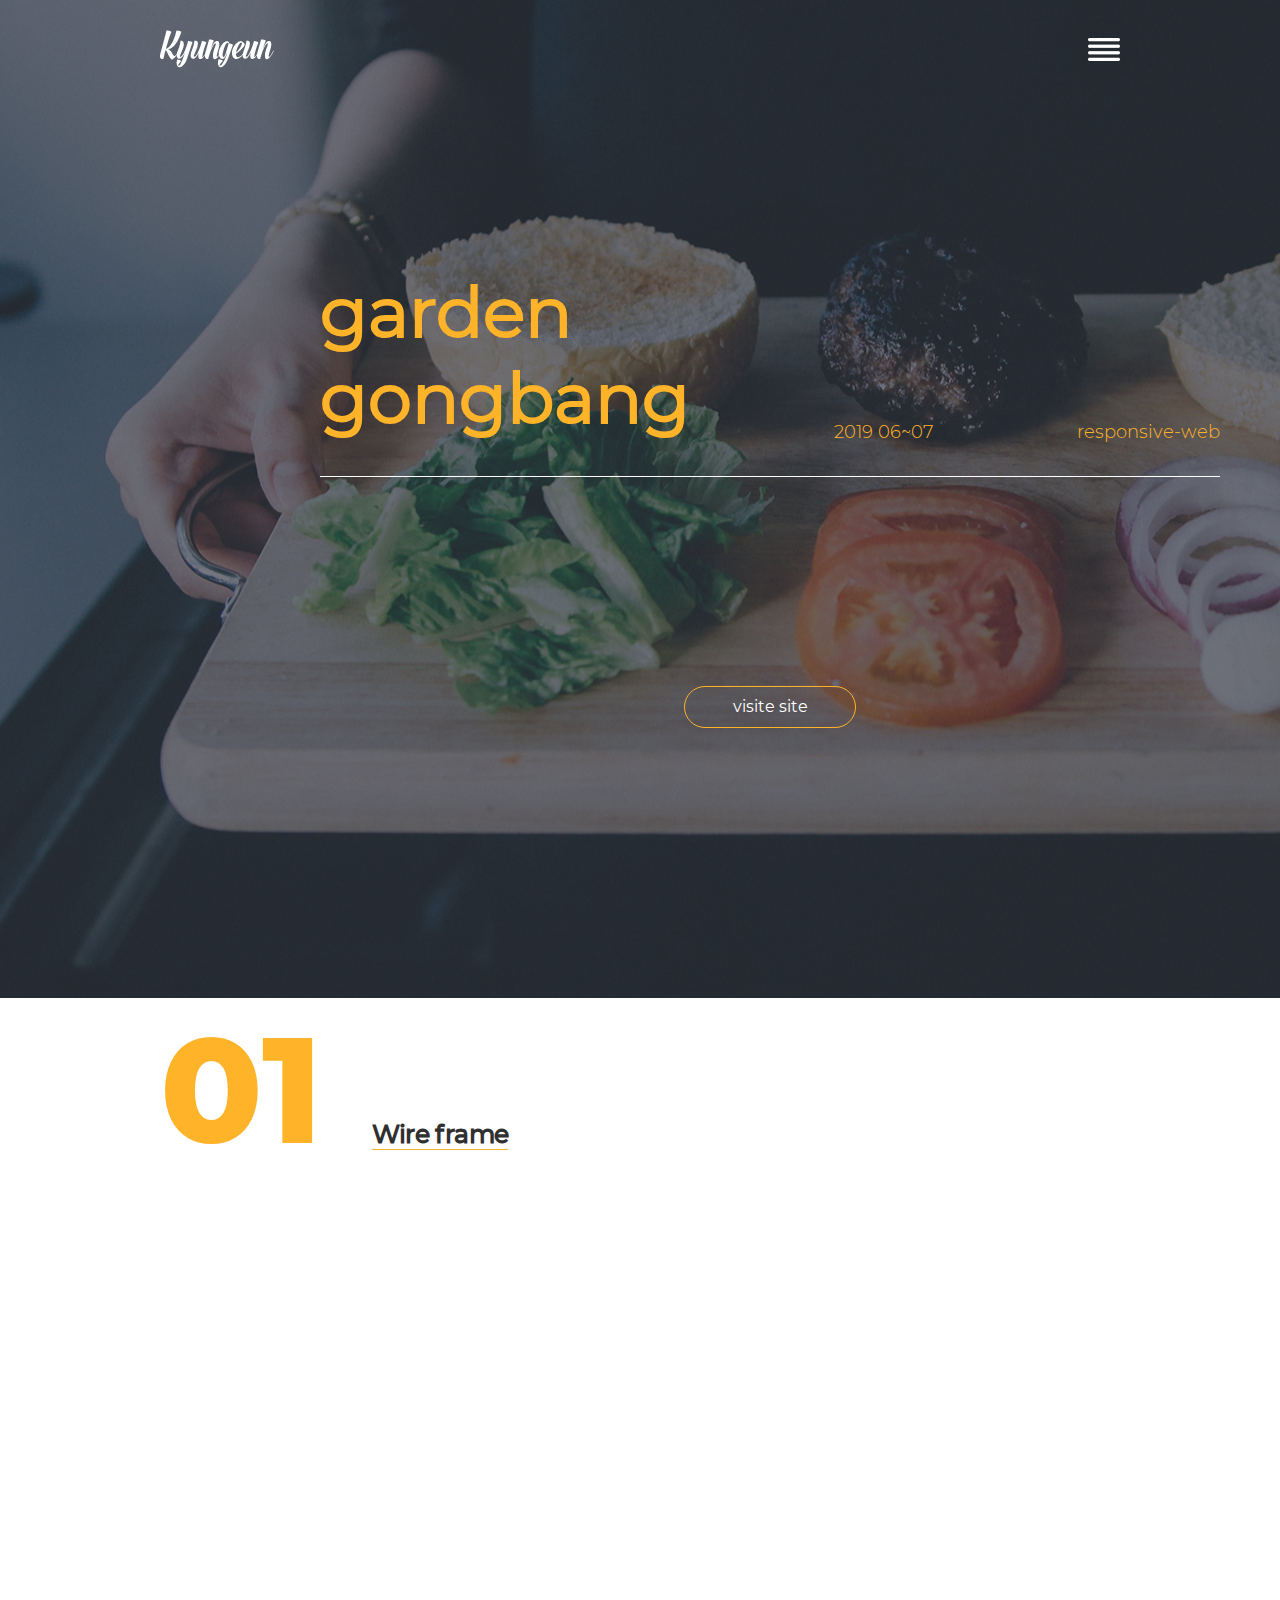
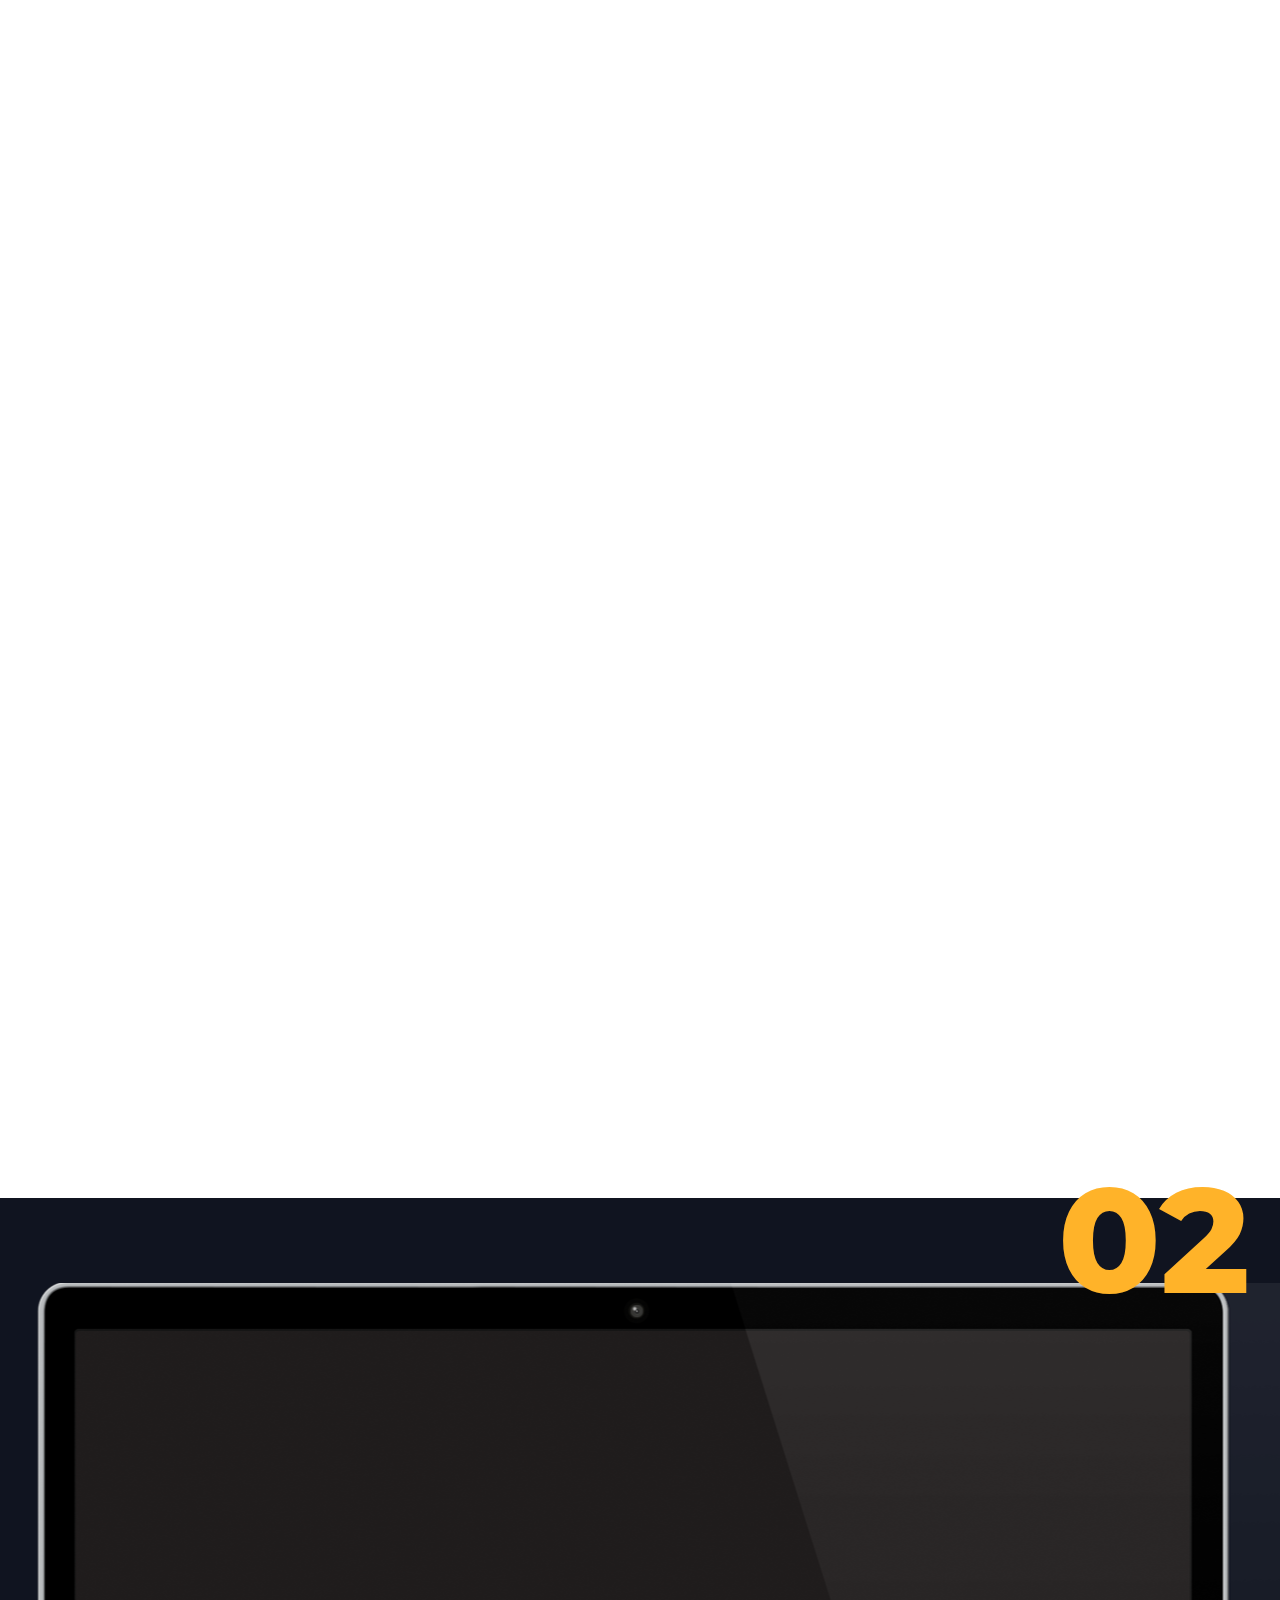
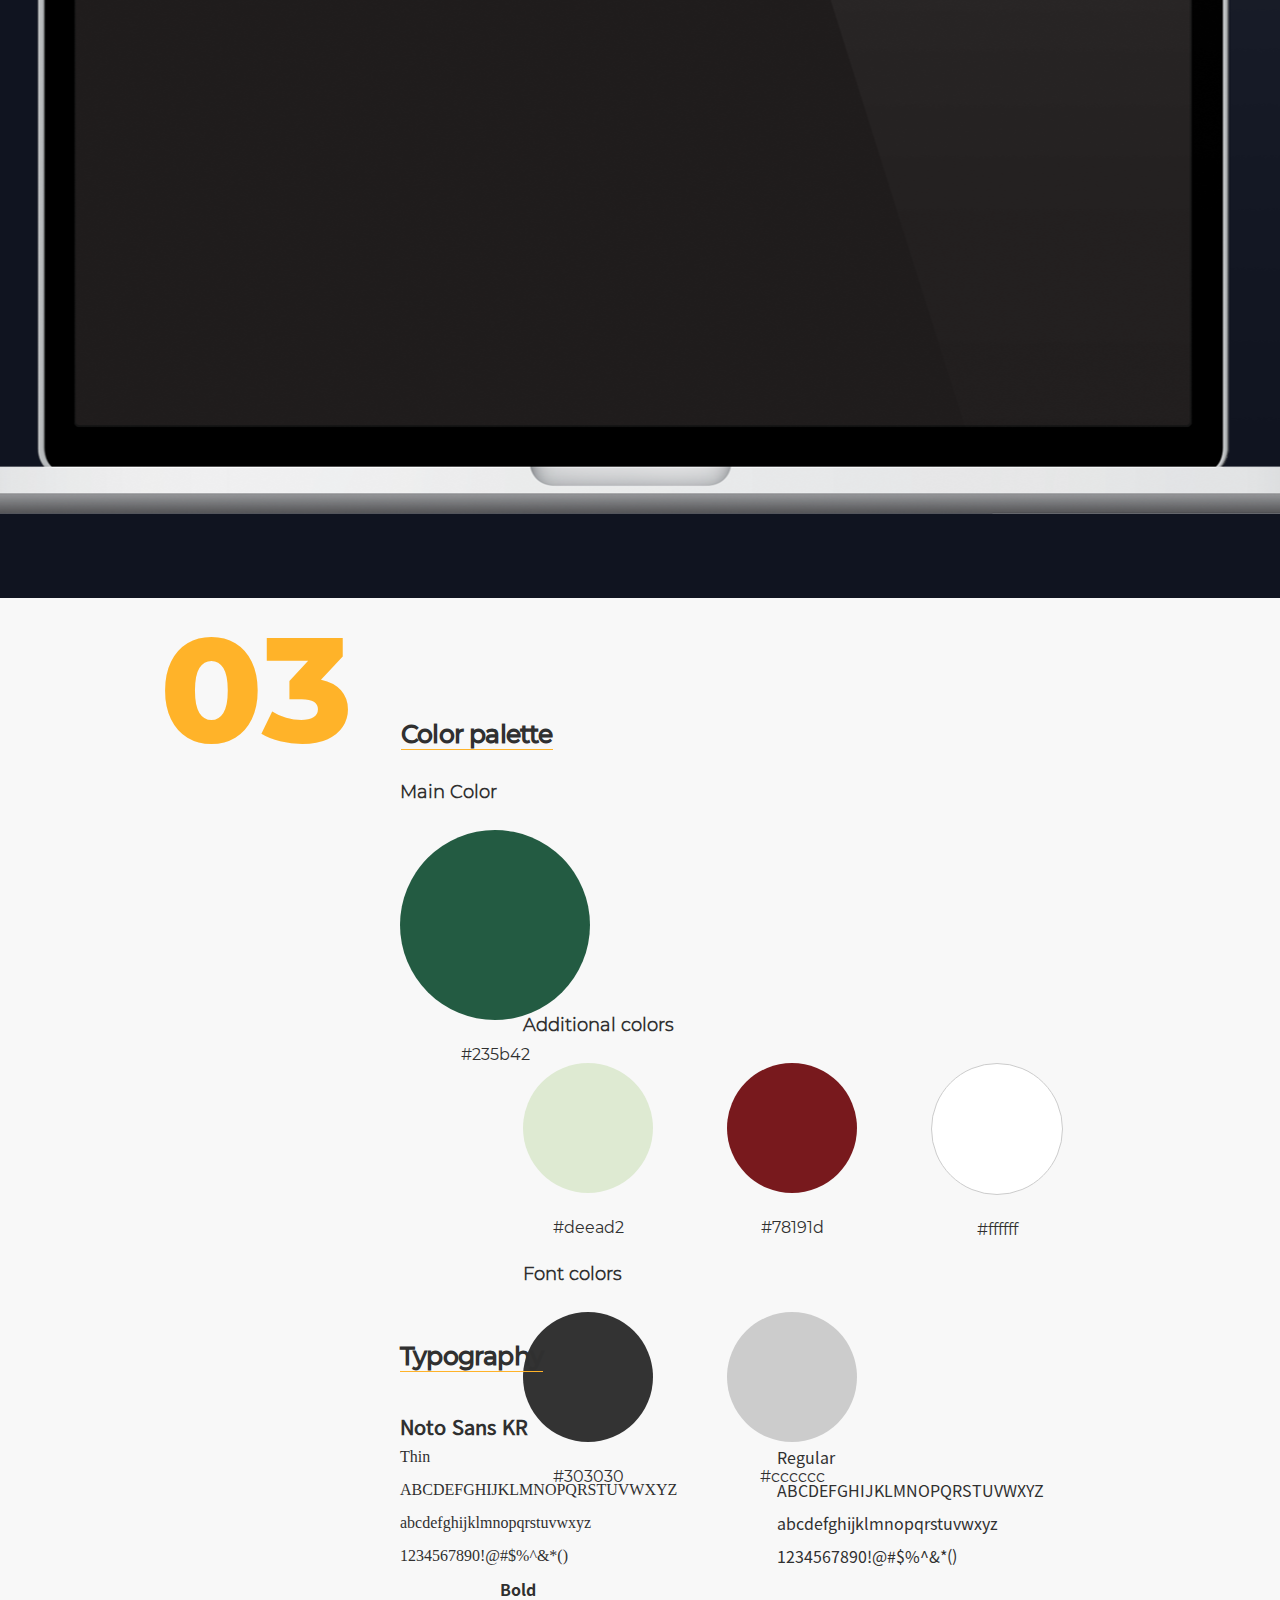
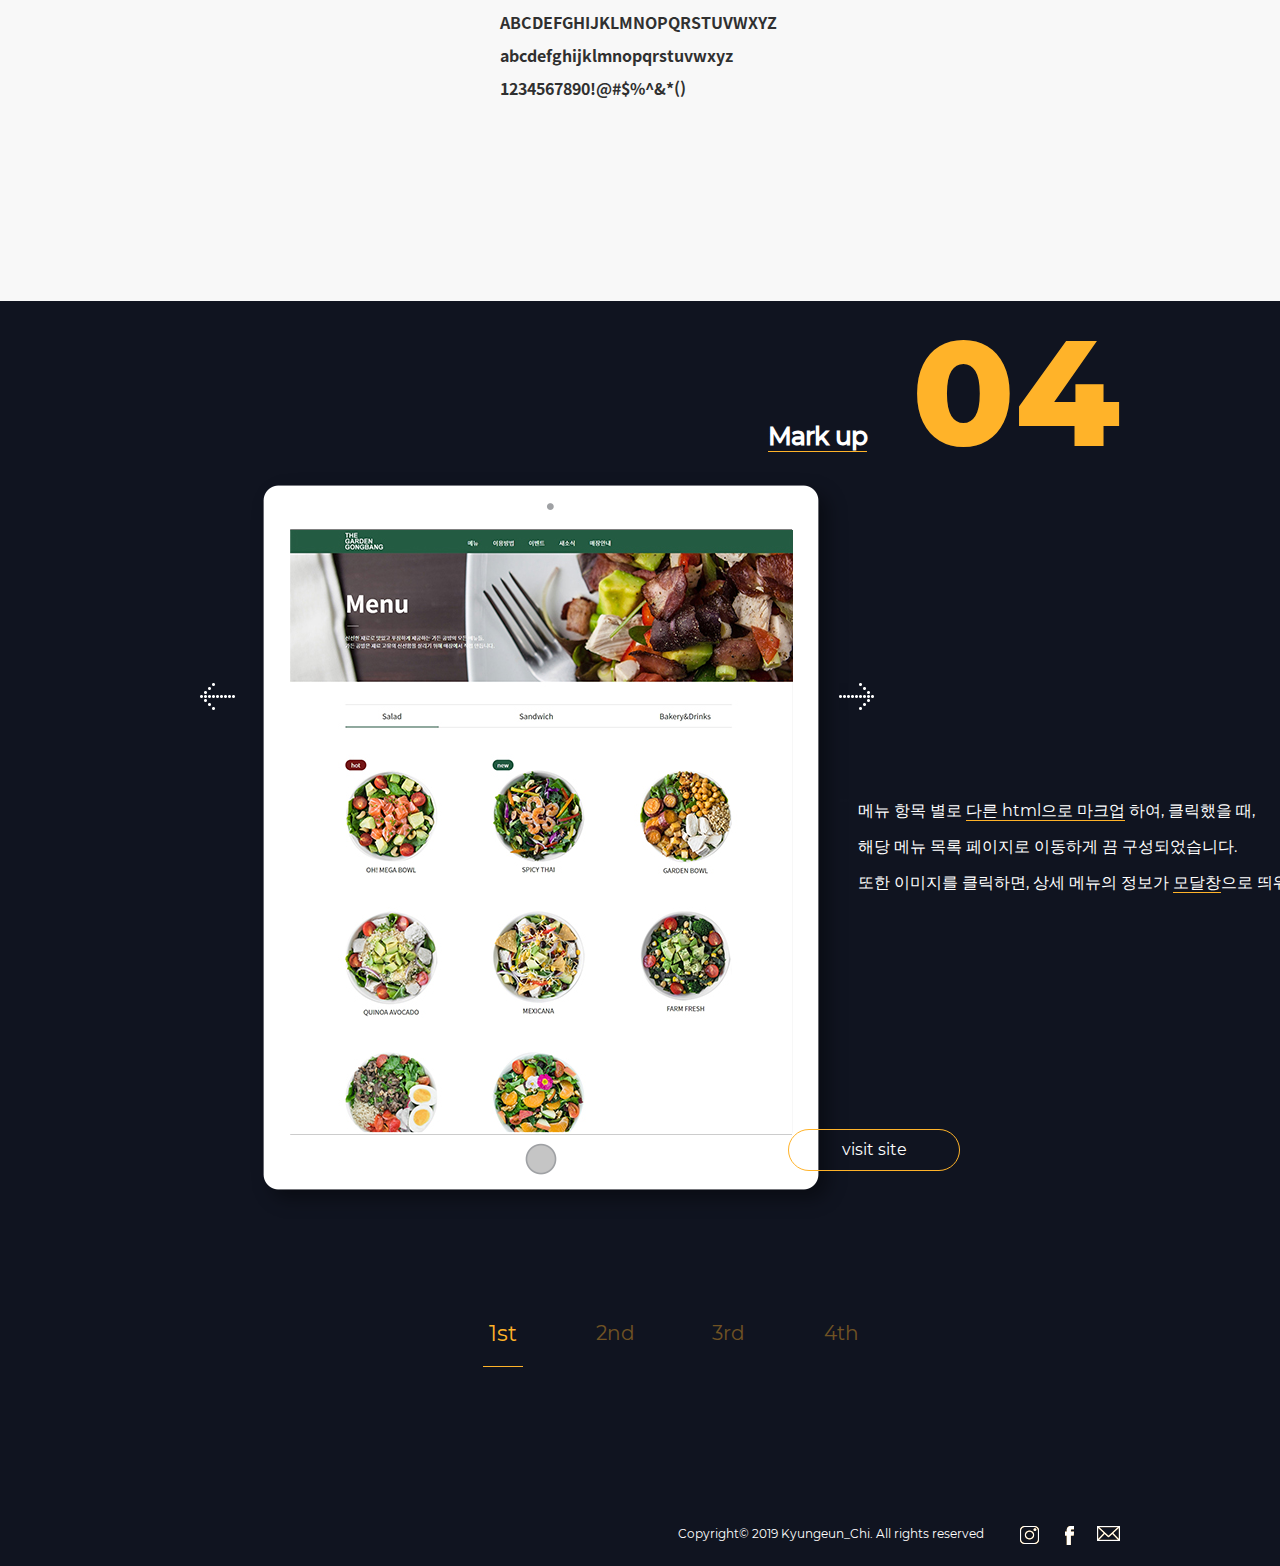
==== commit 2b56bf72: "Add files via upload" ====
--- a/sub1.html
+++ b/sub1.html
@@ -202,10 +202,10 @@
                 </div>
             </article>
                 <ul class="page">
-                    <li><a href="sub1_3.html">1st</a></li>
+                    <li class="on"><a href="sub1.html">1st</a></li>
                     <li><a href="sub1_2.html">2nd</a></li>
-                    <li class="on"><a href="sub1.html">3rd</a></li>
-                    <li><a href="sub1_4.html">4th</a></li>
+                    <li><a href="sub1_4.html">3rd</a></li>
+                    <li><a href="sub1_3.html">4th</a></li>
                 </ul>
         </section>
     <footer id="footer">
